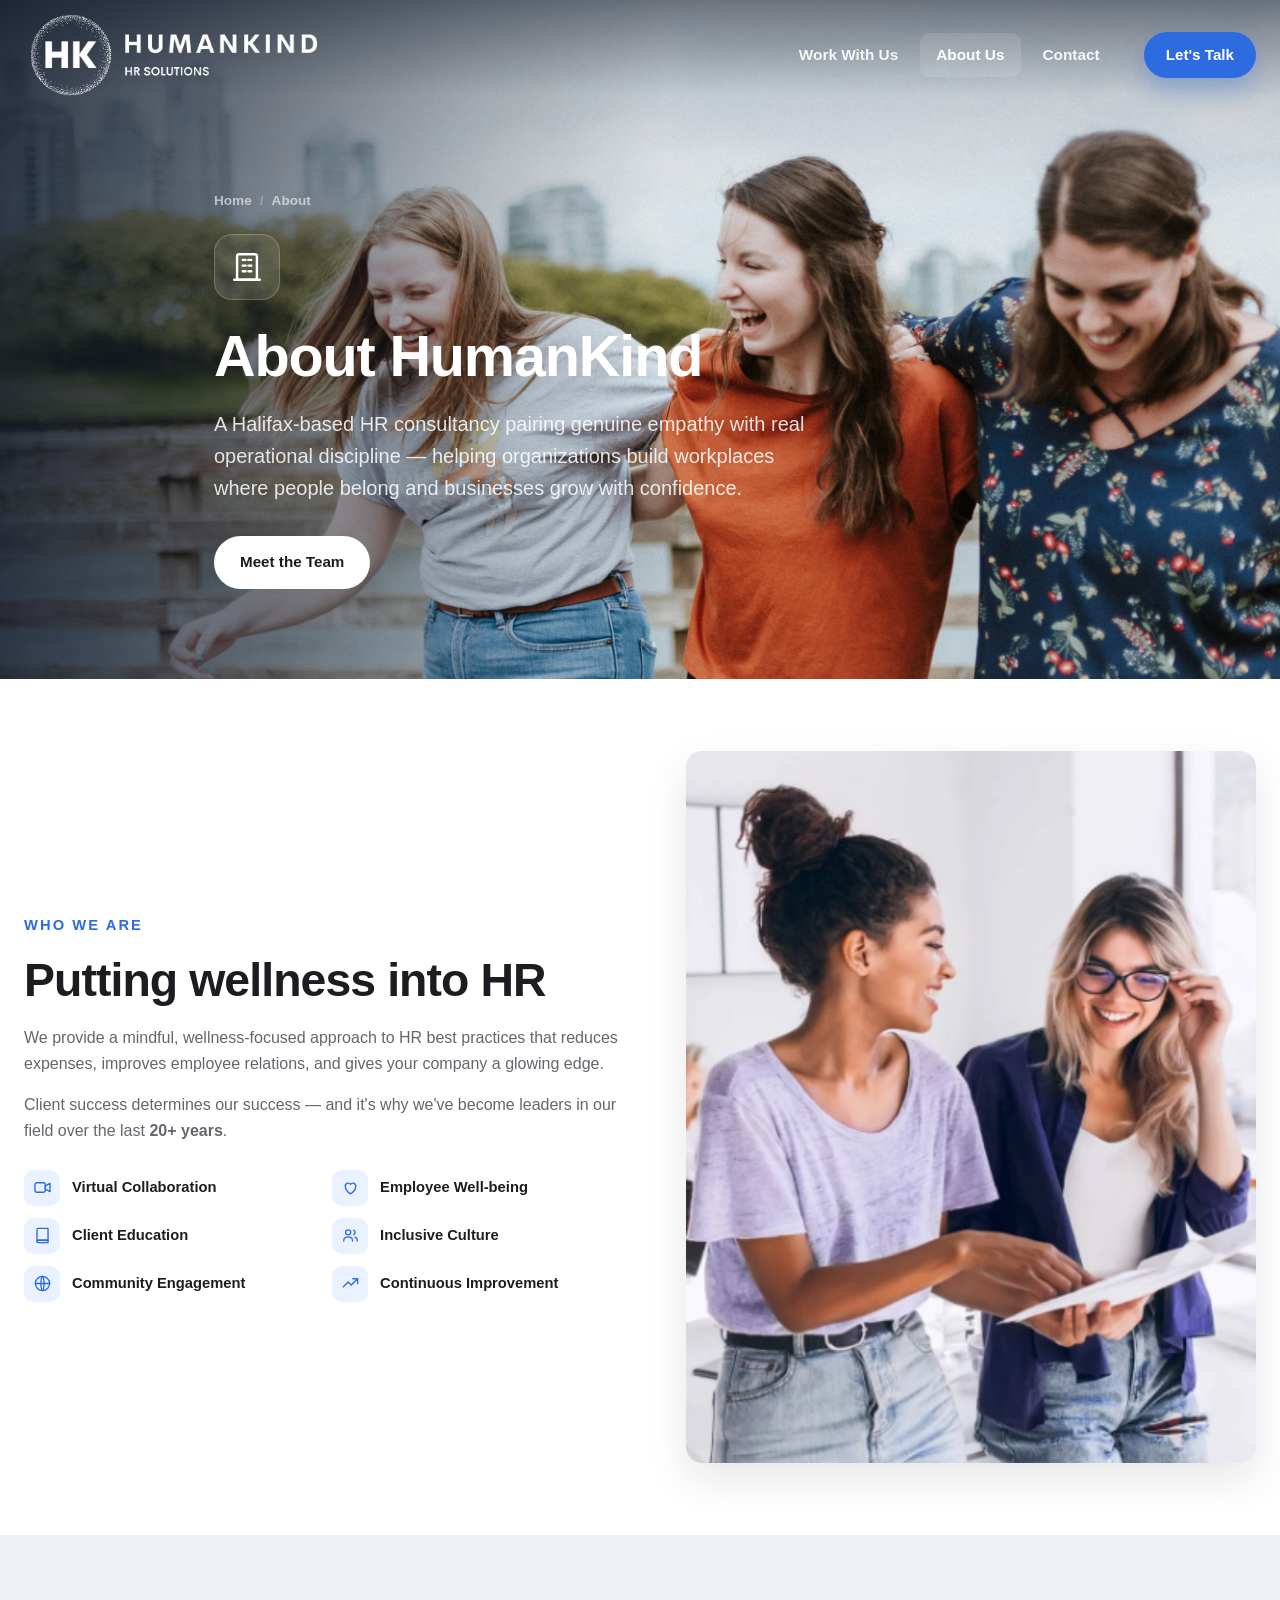
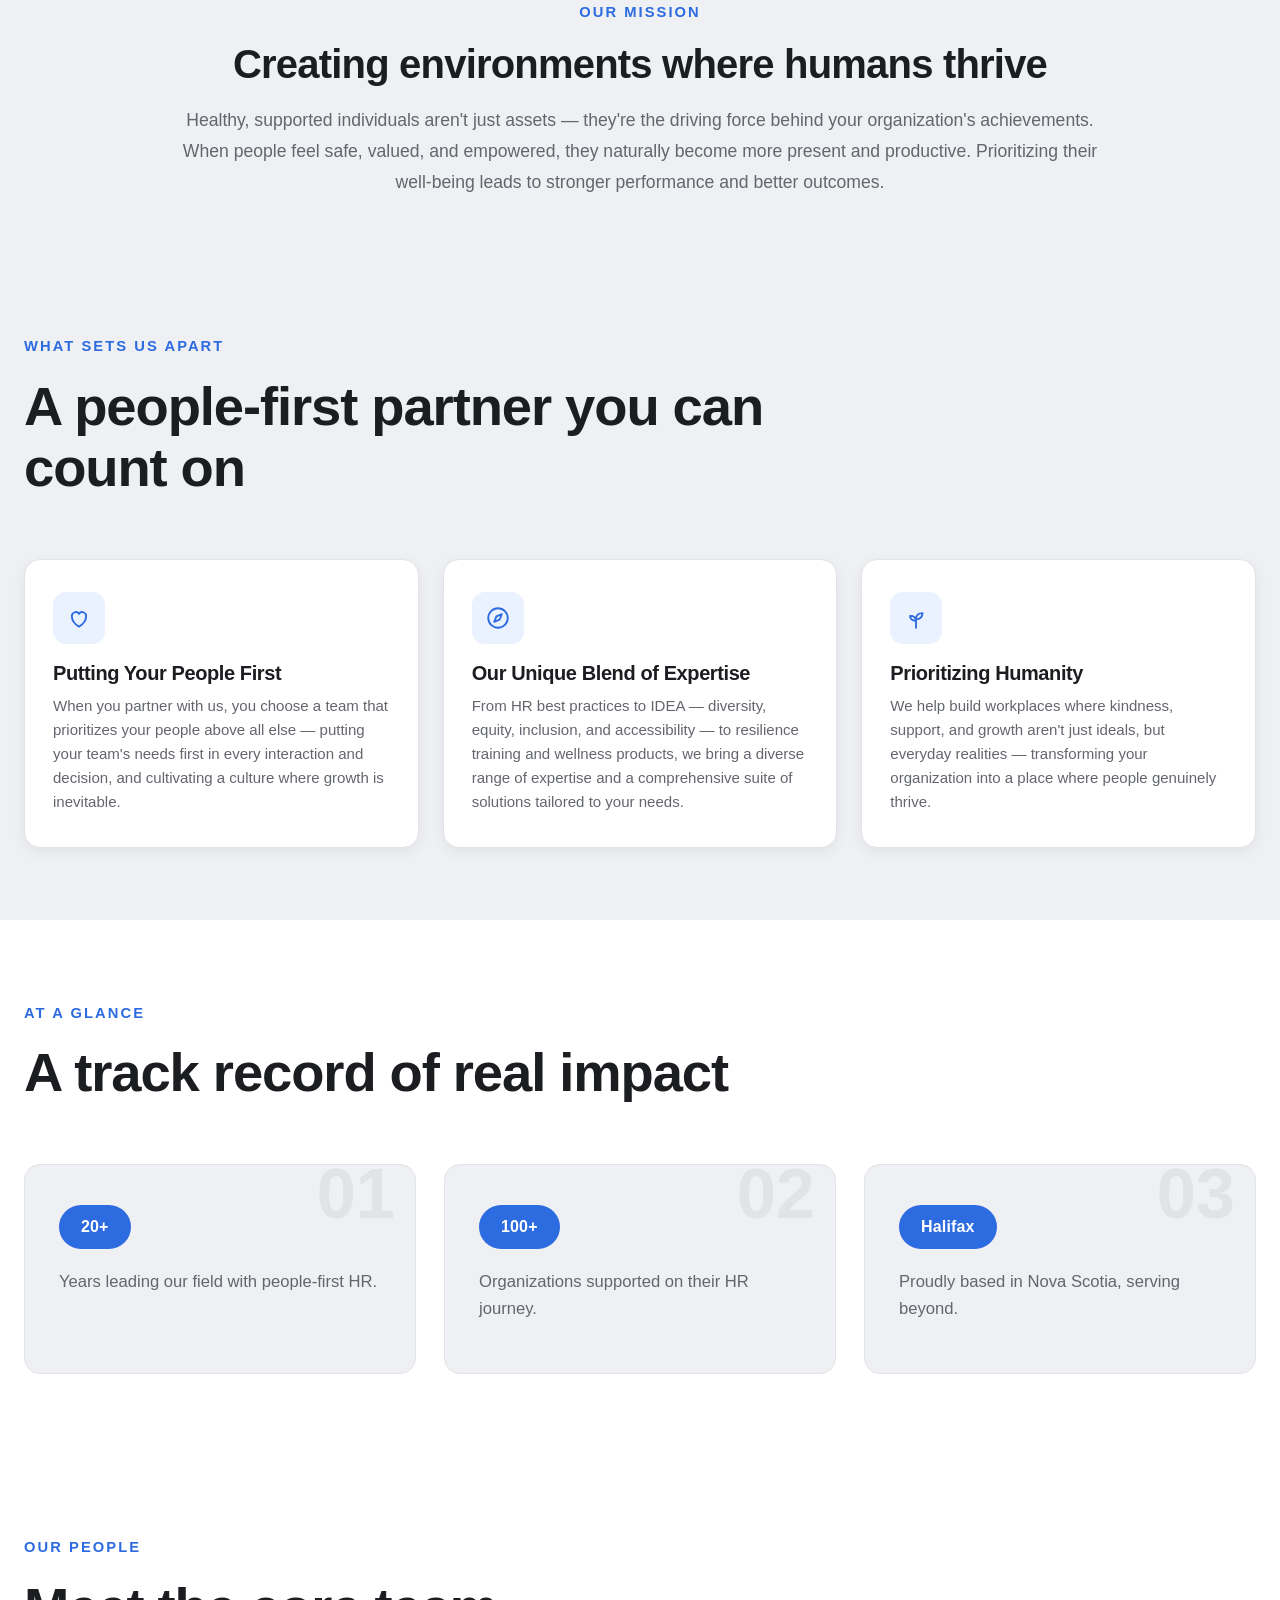
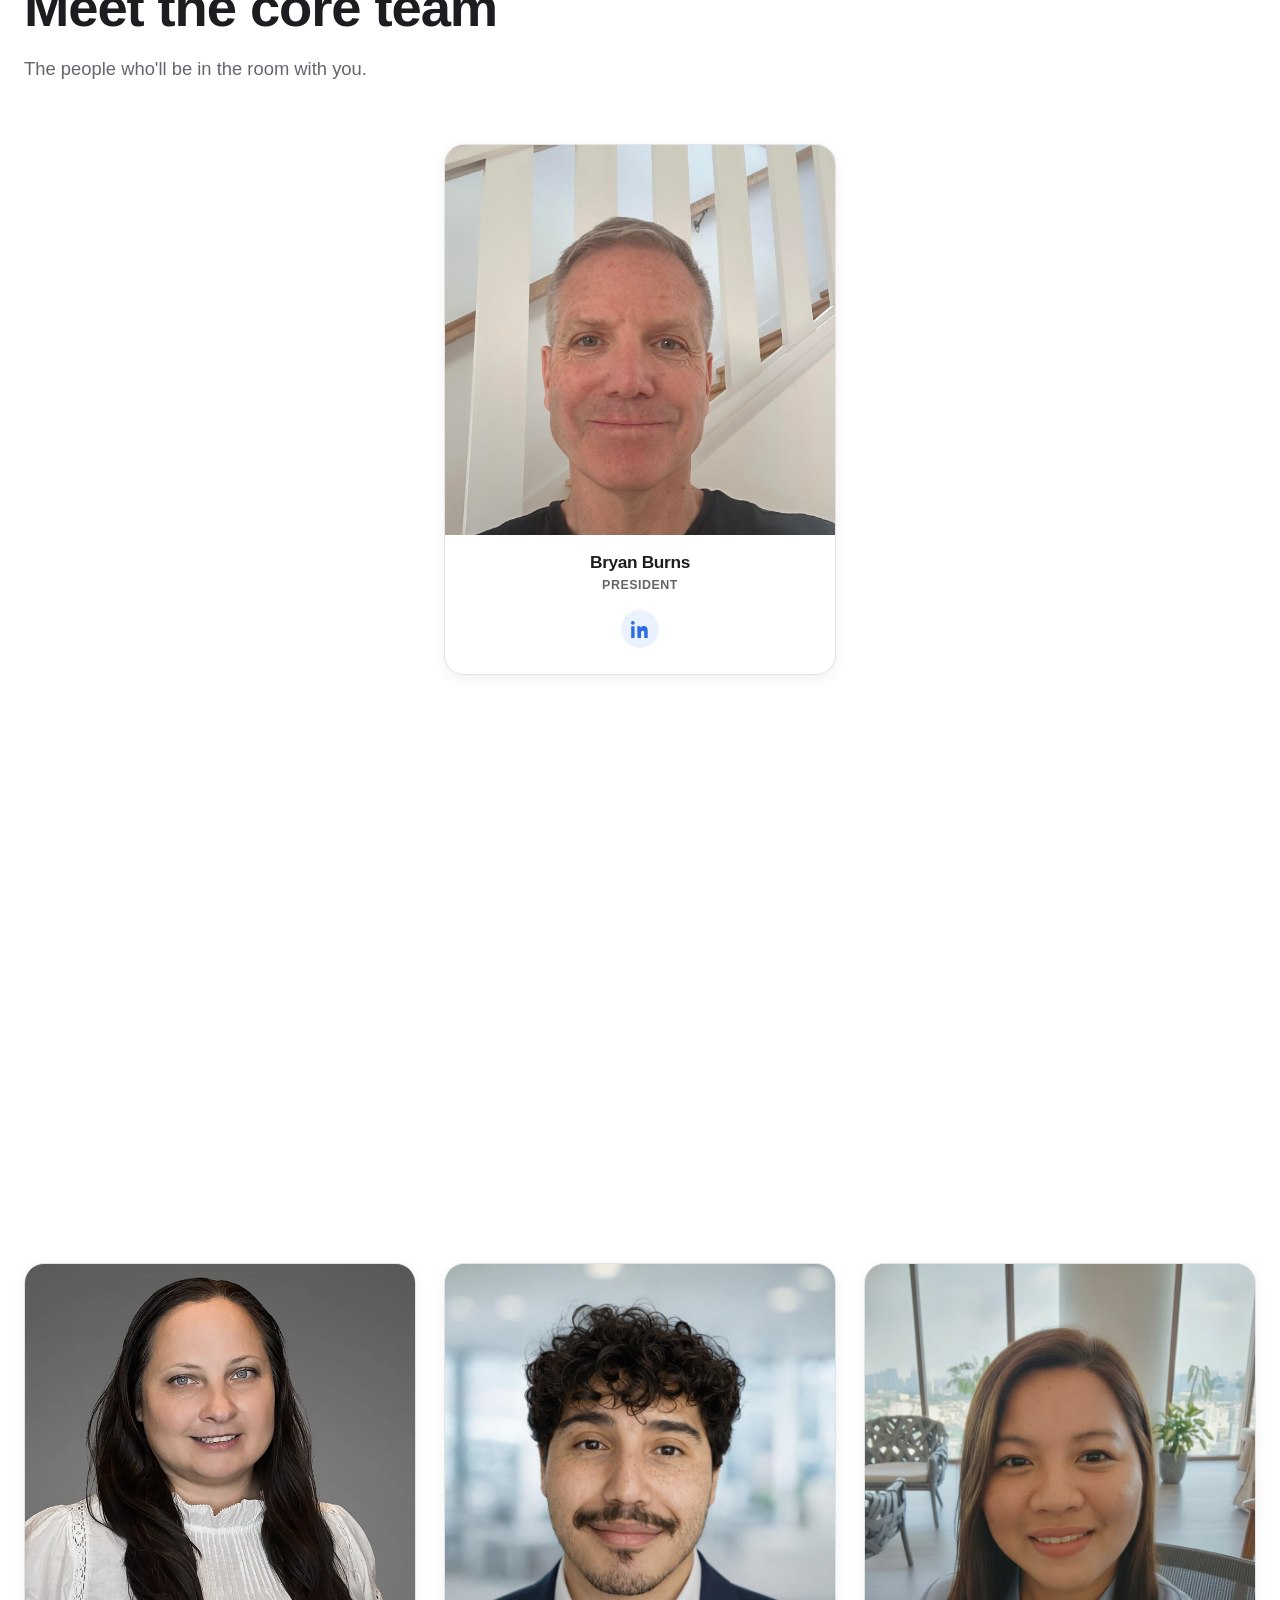
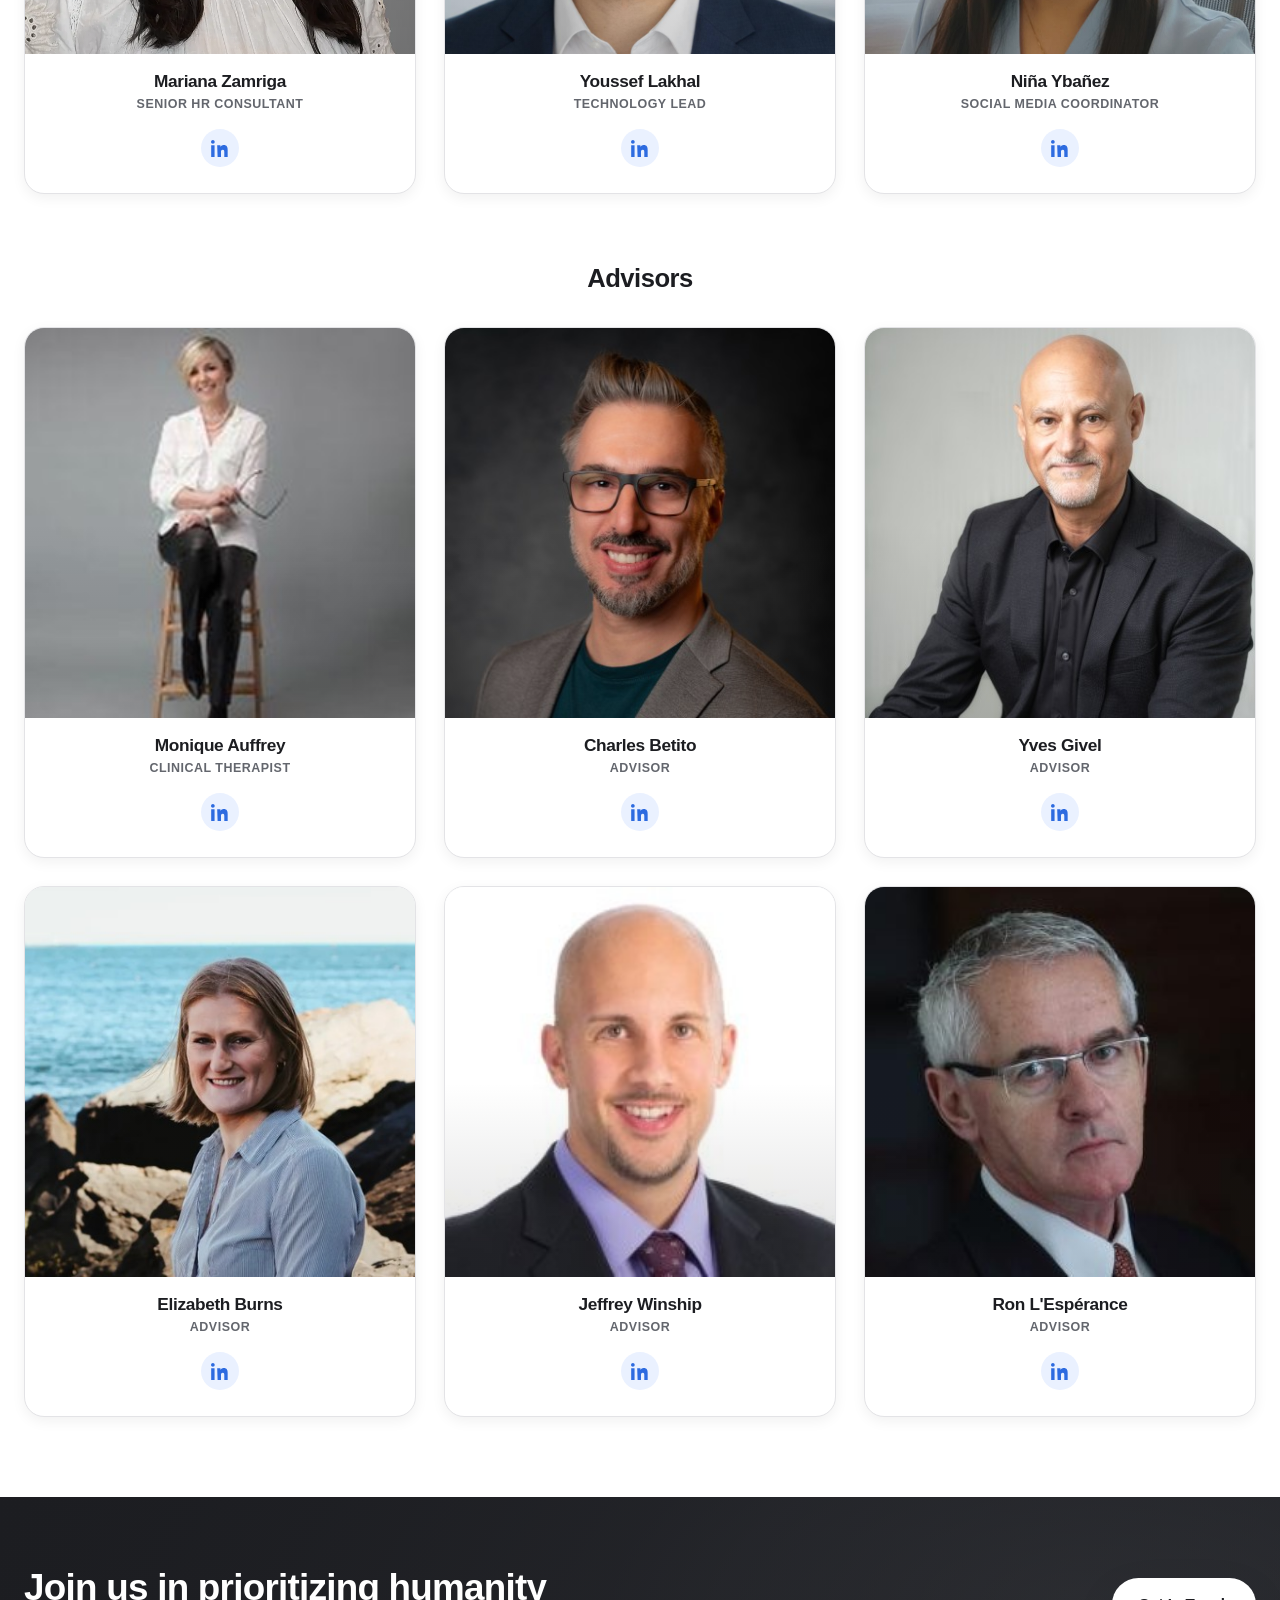
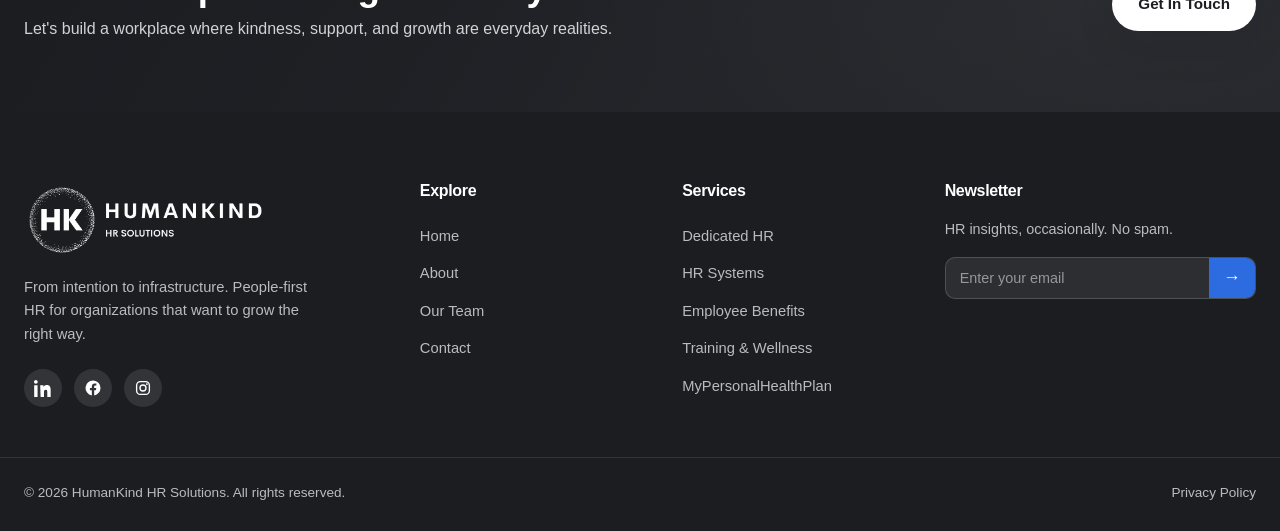
==== about.html @ 0e6f3926 "Add favicon — the browser tab icon was missing entirely Built from HK_MARK.png (the circular mark cr" ====
﻿<!DOCTYPE html>
<html lang="en">
<head>
  <meta charset="UTF-8" />
  <meta name="viewport" content="width=device-width, initial-scale=1.0" />
  <title>About — HumanKind HR Solutions</title>
  <meta name="description" content="Who we are: a Halifax-based, people-first HR consultancy. Meet the HumanKind team and advisors behind your HR strategy." />
  <link rel="icon" href="favicon.ico" sizes="any" />
  <link rel="icon" type="image/png" sizes="32x32" href="images/logos/favicon-32.png" />
  <link rel="icon" type="image/png" sizes="192x192" href="images/logos/favicon-192.png" />
  <link rel="apple-touch-icon" href="images/logos/favicon-180.png" />
  <link rel="stylesheet" href="styles.css?v=46" />
</head>
<body>

  <!-- ============ HEADER ============ -->
  <header class="site-header" id="header">
    <div class="container header-inner">
      <a href="index.html" class="brand" aria-label="HumanKind HR Solutions — home">
        <img src="images/logos/HK_LOGO.png" alt="HumanKind HR Solutions" class="brand-logo" />
      </a>
      <nav class="nav" aria-label="Primary">
        <ul class="nav-list">
          <li class="has-dropdown">
            <a href="index.html#services" class="nav-link">Work With Us</a>
            <div class="dropdown">
              <a href="dedicated-hr.html"><span class="dd-icon" data-icon="support"></span><span><strong>Dedicated HR</strong><em>Your on-call HR partner</em></span></a>
              <a href="hr-systems.html"><span class="dd-icon" data-icon="chart"></span><span><strong>HR Systems</strong><em>Data, analytics &amp; tooling</em></span></a>
              <a href="employee-benefits.html"><span class="dd-icon" data-icon="shield"></span><span><strong>Employee Benefits</strong><em>Plans that actually fit</em></span></a>
              <a href="training-wellness.html"><span class="dd-icon" data-icon="sprout"></span><span><strong>Training &amp; Wellness</strong><em>Healthier, stronger teams</em></span></a>
              <a href="mypersonalhealthplan.html"><span class="dd-icon" data-icon="heartpulse"></span><span><strong>MyPersonalHealthPlan</strong><em>Individual &amp; family coverage</em></span></a>
            </div>
          </li>
          <li><a href="about.html" class="nav-link active">About Us</a></li>
          <li><a href="contact.html" class="nav-link">Contact</a></li>
        </ul>
      </nav>
      <a href="contact.html" class="btn btn-primary header-cta">Let's Talk</a>
      <button class="hamburger" id="hamburger" aria-label="Open menu" aria-expanded="false"><span></span><span></span><span></span></button>
    </div>
  </header>

  <!-- ============ MOBILE MENU ============ -->
  <div class="mobile-menu" id="mobileMenu">
    <nav aria-label="Mobile">
      <span class="mm-label">Work With Us</span>
      <a href="dedicated-hr.html">Dedicated HR</a>
      <a href="hr-systems.html">HR Systems</a>
      <a href="employee-benefits.html">Employee Benefits</a>
      <a href="training-wellness.html">Training &amp; Wellness</a>
      <a href="mypersonalhealthplan.html">MyPersonalHealthPlan</a>
      <span class="mm-label">Company</span>
      <a href="about.html">About Us</a>
      <a href="contact.html">Contact</a>
      <a href="contact.html" class="btn btn-primary mm-cta">Let's Talk</a>
    </nav>
  </div>

  <main>
    <!-- PAGE HERO -->
    <section class="page-hero">
      <div class="hero-photo" style="background-image:url('images/about/HOME_BACKGROUND.jpg'); --bg-pos:50% 30%; --bg-pos-m:50% 25%"></div>
      <div class="container">
        <div class="breadcrumb"><a href="index.html">Home</a><span>/</span>About</div>
        <div class="page-icon" data-icon="building"></div>
        <h1>About HumanKind</h1>
        <p>A Halifax-based HR consultancy pairing genuine empathy with real operational discipline — helping organizations build workplaces where people belong and businesses grow with confidence.</p>
        <a href="#team" class="btn btn-light">Meet the Team</a>
      </div>
    </section>

    <!-- WHO WE ARE -->
    <section class="svc-intro">
      <div class="container svc-split">
        <div class="svc-copy">
          <span class="eyebrow eyebrow-blue">Who We Are</span>
          <h2>Putting wellness <span class="accent">into HR</span></h2>
          <p>We provide a mindful, wellness-focused approach to HR best practices that reduces expenses, improves employee relations, and gives your company a glowing edge.</p>
          <p>Client success determines our success — and it's why we've become leaders in our field over the last <strong>20+ years</strong>.</p>
          <ul class="pillar-grid">
            <li><span class="pl-ic" data-icon="video"></span>Virtual Collaboration</li>
            <li><span class="pl-ic" data-icon="heart"></span>Employee Well-being</li>
            <li><span class="pl-ic" data-icon="book"></span>Client Education</li>
            <li><span class="pl-ic" data-icon="users"></span>Inclusive Culture</li>
            <li><span class="pl-ic" data-icon="globe"></span>Community Engagement</li>
            <li><span class="pl-ic" data-icon="trend"></span>Continuous Improvement</li>
          </ul>
        </div>
        <div class="svc-media">
          <img src="images/about/WhoWeAre.png" class="about-img" alt="Human-centered HR" />
        </div>
      </div>
    </section>

    <!-- MISSION -->
    <section class="mission-band">
      <div class="container">
        <span class="eyebrow eyebrow-blue">Our Mission</span>
        <h2>Creating environments where <span class="accent">humans thrive</span></h2>
        <p>Healthy, supported individuals aren't just assets — they're the driving force behind your organization's achievements. When people feel safe, valued, and empowered, they naturally become more present and productive. Prioritizing their well-being leads to stronger performance and better outcomes.</p>
      </div>
    </section>

    <!-- WHAT SETS US APART -->
    <section class="svc-features">
      <div class="container">
        <div class="section-head">
          <span class="eyebrow eyebrow-blue">What Sets Us Apart</span>
          <h2>A people-first partner you can <span class="accent">count on</span></h2>
        </div>
        <div class="feature-grid feature-grid-3">
          <div class="feature-card">
            <div class="f-icon" data-icon="heart"></div>
            <h3>Putting Your People First</h3>
            <p>When you partner with us, you choose a team that prioritizes your people above all else — putting your team's needs first in every interaction and decision, and cultivating a culture where growth is inevitable.</p>
          </div>
          <div class="feature-card">
            <div class="f-icon" data-icon="compass"></div>
            <h3>Our Unique Blend of Expertise</h3>
            <p>From HR best practices to IDEA — diversity, equity, inclusion, and accessibility — to resilience training and wellness products, we bring a diverse range of expertise and a comprehensive suite of solutions tailored to your needs.</p>
          </div>
          <div class="feature-card">
            <div class="f-icon" data-icon="sprout"></div>
            <h3>Prioritizing Humanity</h3>
            <p>We help build workplaces where kindness, support, and growth aren't just ideals, but everyday realities — transforming your organization into a place where people genuinely thrive.</p>
          </div>
        </div>
      </div>
    </section>

    <!-- STATS -->
    <section class="svc-outcomes">
      <div class="container">
        <div class="section-head">
          <span class="eyebrow eyebrow-blue">At a Glance</span>
          <h2>A track record of <span class="accent">real impact</span></h2>
        </div>
        <div class="outcome-grid">
          <div><div class="num">20+</div><p>Years leading our field with people-first HR.</p></div>
          <div><div class="num">100+</div><p>Organizations supported on their HR journey.</p></div>
          <div><div class="num">Halifax</div><p>Proudly based in Nova Scotia, serving beyond.</p></div>
        </div>
      </div>
    </section>

    <!-- TEAM -->
    <section class="team section" id="team">
      <div class="container">
        <div class="section-head">
          <span class="eyebrow eyebrow-blue">Our People</span>
          <h2>Meet the <span class="accent">core team</span></h2>
          <p class="section-lead">The people who'll be in the room with you.</p>
        </div>

        <div class="team-lead">
          <article class="team-card">
            <div class="team-photo"><img src="images/team/Bryan_Headshot.jpg" alt="Bryan Burns" /></div>
            <h3>Bryan Burns</h3>
            <span class="role">President</span>
            <a class="li" data-icon="linkedin" href="https://www.linkedin.com/in/bryanburnshrocore/" target="_blank" rel="noopener noreferrer" aria-label="Bryan Burns on LinkedIn"></a>
          </article>
        </div>

        <div class="team-grid">
          <article class="team-card">
            <div class="team-photo"><img src="images/team/Julie_Headshot.jpg" alt="Julie Sischo" /></div>
            <h3>Julie Sischo</h3>
            <span class="role">Senior HR Consultant</span>
            <a class="li" data-icon="linkedin" href="https://www.linkedin.com/in/julie-sischo/" target="_blank" rel="noopener noreferrer" aria-label="Julie Sischo on LinkedIn"></a>
          </article>
          <article class="team-card">
            <div class="team-photo"><img src="images/team/Karen_Headshot.png" alt="Karen Venantius" /></div>
            <h3>Karen Venantius</h3>
            <span class="role">Jr. Operations Director</span>
            <a class="li" data-icon="linkedin" href="https://www.linkedin.com/in/karen-claudia-venantius/" target="_blank" rel="noopener noreferrer" aria-label="Karen Venantius on LinkedIn"></a>
          </article>
          <article class="team-card">
            <div class="team-photo"><img src="images/team/Musab_Headshot.png" alt="Musab Naeem Siddiqui" /></div>
            <h3>Musab Naeem Siddiqui</h3>
            <span class="role">Human Resources Consultant</span>
            <a class="li" data-icon="linkedin" href="https://www.linkedin.com/in/musab-siddiqui-cphr-shrm-scp-76015938" target="_blank" rel="noopener noreferrer" aria-label="Musab Naeem Siddiqui on LinkedIn"></a>
          </article>
          <article class="team-card">
            <div class="team-photo"><img src="images/team/Mariana_Zamriga.png" alt="Mariana Zamriga" /></div>
            <h3>Mariana Zamriga</h3>
            <span class="role">Senior HR Consultant</span>
            <a class="li" data-icon="linkedin" href="https://www.linkedin.com/in/mariana-zamriga-mba-0915a37/" target="_blank" rel="noopener noreferrer" aria-label="Mariana Zamriga on LinkedIn"></a>
          </article>
          <article class="team-card">
            <div class="team-photo"><img src="images/team/Youssef_Lakhal.jpg" alt="Youssef Lakhal" /></div>
            <h3>Youssef Lakhal</h3>
            <span class="role">Technology Lead</span>
            <a class="li" data-icon="linkedin" href="https://www.linkedin.com/in/youssef-lakhal-b422a5419/" target="_blank" rel="noopener noreferrer" aria-label="Youssef Lakhal on LinkedIn"></a>
          </article>
          <article class="team-card">
            <div class="team-photo"><img src="images/team/Nina_Ybanez.png" alt="Niña Ybañez" /></div>
            <h3>Niña Ybañez</h3>
            <span class="role">Social Media Coordinator</span>
            <a class="li" data-icon="linkedin" href="https://www.linkedin.com/in/thisisjustnina" target="_blank" rel="noopener noreferrer" aria-label="Niña Ybañez on LinkedIn"></a>
          </article>
        </div>

        <h3 class="team-subhead">Advisors</h3>
        <div class="team-grid advisors">
          <article class="team-card">
            <div class="team-photo"><img src="images/team/Monique_Headshot.jpg" alt="Monique Auffrey" /></div>
            <h3>Monique Auffrey</h3>
            <span class="role">Clinical Therapist</span>
            <a class="li" data-icon="linkedin" href="https://www.linkedin.com/in/moniqueauffrey" target="_blank" rel="noopener noreferrer" aria-label="Monique Auffrey on LinkedIn"></a>
          </article>
          <article class="team-card">
            <div class="team-photo"><img src="images/team/Charles_Betito.jpeg" alt="Charles Betito" /></div>
            <h3>Charles Betito</h3>
            <span class="role">Advisor</span>
            <a class="li" data-icon="linkedin" href="https://www.linkedin.com/in/cbetito/" target="_blank" rel="noopener noreferrer" aria-label="Charles Betito on LinkedIn"></a>
          </article>
          <article class="team-card">
            <div class="team-photo"><img src="images/team/Yves_Givel.jpeg" alt="Yves Givel" /></div>
            <h3>Yves Givel</h3>
            <span class="role">Advisor</span>
            <a class="li" data-icon="linkedin" href="https://www.linkedin.com/in/yvesgivel/" target="_blank" rel="noopener noreferrer" aria-label="Yves Givel on LinkedIn"></a>
          </article>
          <article class="team-card">
            <div class="team-photo"><img src="images/team/Elizabeth_Burns_Headshot.jpg" alt="Elizabeth Burns" /></div>
            <h3>Elizabeth Burns</h3>
            <span class="role">Advisor</span>
            <a class="li" data-icon="linkedin" href="https://www.linkedin.com/in/elizabeth-burns-68299a105/" target="_blank" rel="noopener noreferrer" aria-label="Elizabeth Burns on LinkedIn"></a>
          </article>
          <article class="team-card">
            <div class="team-photo"><img src="images/team/Jeff_Winship.jpeg" alt="Jeffrey Winship" /></div>
            <h3>Jeffrey Winship</h3>
            <span class="role">Advisor</span>
            <a class="li" data-icon="linkedin" href="https://www.linkedin.com/in/jeffreywinship/" target="_blank" rel="noopener noreferrer" aria-label="Jeffrey Winship on LinkedIn"></a>
          </article>
          <article class="team-card">
            <div class="team-photo"><img src="images/team/Ron_Lesperance.jpeg" alt="Ron L'Espérance" /></div>
            <h3>Ron L'Espérance</h3>
            <span class="role">Advisor</span>
            <a class="li" data-icon="linkedin" href="https://www.linkedin.com/in/ron-l-esperance-170b18/" target="_blank" rel="noopener noreferrer" aria-label="Ron L'Espérance on LinkedIn"></a>
          </article>
        </div>
      </div>
    </section>

    <!-- CTA -->
    <section class="cta-banner">
      <div class="container cta-inner">
        <div>
          <h2>Join us in prioritizing humanity</h2>
          <p>Let's build a workplace where kindness, support, and growth are everyday realities.</p>
        </div>
        <a href="contact.html" class="btn btn-light">Get In Touch</a>
      </div>
    </section>
  </main>

  <!-- ============ FOOTER ============ -->
  <footer class="site-footer">
    <div class="container footer-grid">
      <div class="footer-brand">
        <img src="images/logos/HK_LOGO.png" alt="HumanKind HR Solutions" class="footer-logo" />
        <p>From intention to infrastructure. People-first HR for organizations that want to grow the right way.</p>
        <div class="socials"><a href="https://www.linkedin.com/company/humankind-hr-solutions-inc" target="_blank" rel="noopener noreferrer" aria-label="LinkedIn" data-icon="linkedin"></a><a href="https://www.facebook.com/hrocoreinc" target="_blank" rel="noopener noreferrer" aria-label="Facebook" data-icon="facebook"></a><a href="https://www.instagram.com/humankindhrsolutions/" target="_blank" rel="noopener noreferrer" aria-label="Instagram" data-icon="instagram"></a></div>
      </div>
      <div class="footer-col"><h4>Explore</h4><a href="index.html">Home</a><a href="about.html">About</a><a href="about.html#team">Our Team</a><a href="contact.html">Contact</a></div>
      <div class="footer-col"><h4>Services</h4><a href="dedicated-hr.html">Dedicated HR</a><a href="hr-systems.html">HR Systems</a><a href="employee-benefits.html">Employee Benefits</a><a href="training-wellness.html">Training &amp; Wellness</a><a href="mypersonalhealthplan.html">MyPersonalHealthPlan</a></div>
      <div class="footer-col footer-news"><h4>Newsletter</h4><p>HR insights, occasionally. No spam.</p><form class="news-form" onsubmit="return false"><input type="email" placeholder="Enter your email" aria-label="Email address" /><button aria-label="Subscribe">→</button></form></div>
    </div>
    <div class="container footer-bottom"><span>© <span id="year"></span> HumanKind HR Solutions. All rights reserved.</span><a href="privacy-policy.html">Privacy Policy</a></div>
  </footer>

  <script src="script.js?v=19"></script>
</body>
</html>
---- styles.css ----
/* ============================================================
   HumanKind HR Solutions — revamp
   Palette: white + grey/charcoal structure, blue reserved for buttons
   ============================================================ */

:root {
  --navy:        #1C1D21;   /* charcoal ink — replaces navy blue for headings/structure */
  --navy-2:      #26282D;
  --navy-3:      #34363C;
  --blue:        #2D6BE0;   /* action accent — buttons + interactive controls ONLY */
  --blue-bright: #4F8BFF;
  --blue-soft:   #EAF1FF;
  --grey-bright: #C7C9CE;   /* light grey text accent for use on dark (hero/footer/cta) backgrounds */
  --chip:        #EEEEF0;   /* neutral light grey chip background for decorative icon badges */
  --sky:         #EEF0F3;   /* neutral light grey — alternating section background */
  --bg:          #FFFFFF;
  --surface:     #FFFFFF;   /* card / panel background */
  --surface-dark:#1C1D21;   /* dark brand panels (hero/footer/cta) */
  --text:        #1F2226;
  --muted:       #63666D;
  --line:        #E3E3E6;
  --radius:      16px;
  --radius-sm:   12px;
  --shadow-sm:   0 4px 14px rgba(20, 20, 22, 0.06);
  --shadow-md:   0 16px 40px rgba(20, 20, 22, 0.10);
  --shadow-lg:   0 30px 70px rgba(20, 20, 22, 0.16);
  --maxw:        1300px;
  --ease:        cubic-bezier(.22, 1, .36, 1);
}

* { margin: 0; padding: 0; box-sizing: border-box; }

html { scroll-behavior: smooth; scroll-padding-top: 120px; }

body {
  font-family: 'Calibri', 'Trebuchet MS', sans-serif;
  color: var(--text);
  background: var(--bg);
  line-height: 1.6;
  -webkit-font-smoothing: antialiased;
  overflow-x: hidden;
}

h1, h2, h3, h4 { font-family: 'Calibri', 'Trebuchet MS', sans-serif; line-height: 1.12; color: var(--navy); letter-spacing: -0.02em; }
a { text-decoration: none; color: inherit; }
img { display: block; max-width: 100%; }

.container { width: 100%; max-width: var(--maxw); margin: 0 auto; padding: 0 24px; }
.section { padding: 80px 0; }
.accent { color: var(--navy); }

.eyebrow {
  display: inline-block;
  font-family: 'Calibri', 'Trebuchet MS', sans-serif;
  font-weight: 700;
  font-size: .92rem;
  letter-spacing: .14em;
  text-transform: uppercase;
  color: rgba(255,255,255,.75);
  margin-bottom: 18px;
}
.eyebrow-blue { color: var(--blue); }

.section-head { max-width: 780px; margin: 0 0 60px; text-align: left; }
.section-head.center { max-width: 720px; margin: 0 auto 60px; text-align: center; }
.section-head h2 { font-size: clamp(2.3rem, 4.6vw, 3.4rem); font-weight: 800; }
.section-lead { color: var(--muted); font-size: 1.15rem; margin-top: 16px; }

/* ---------- Buttons ---------- */
.btn {
  display: inline-flex; align-items: center; justify-content: center; gap: 8px;
  font-family: 'Calibri', 'Trebuchet MS', sans-serif; font-weight: 700; font-size: .95rem;
  padding: 14px 26px; border-radius: 999px; cursor: pointer; border: none;
  transition: transform .25s var(--ease), box-shadow .25s var(--ease), background .25s, color .25s;
  white-space: nowrap;
}
.btn-primary { background: var(--blue); color: #fff; box-shadow: 0 10px 24px rgba(45,107,224,.32); }
.btn-primary:hover { background: #1f5bd0; transform: translateY(-2px); box-shadow: 0 14px 30px rgba(45,107,224,.42); }
.btn-ghost { background: rgba(255,255,255,.10); color: #fff; border: 1.5px solid rgba(255,255,255,.45); backdrop-filter: blur(4px); }
.btn-ghost:hover { background: rgba(255,255,255,.20); transform: translateY(-2px); }
.btn-light { background: #fff; color: var(--navy); box-shadow: var(--shadow-md); }
.btn-light:hover { transform: translateY(-2px); box-shadow: var(--shadow-lg); }
.btn-block { width: 100%; }

/* ============ HEADER ============ */
.site-header {
  position: fixed; top: 0; left: 0; right: 0; z-index: 100;
  padding: 8px 0;
  transition: transform .4s var(--ease), background .35s, box-shadow .35s, padding .35s;
}
.site-header.scrolled {
  background: rgba(28,29,33, 0.92);
  backdrop-filter: blur(10px);
  padding: 6px 0;
  box-shadow: 0 8px 30px rgba(28,29,33,.28);
}
/* hidden when scrolling down */
.site-header.hidden { transform: translateY(-115%); }

.header-inner { display: flex; align-items: center; gap: 28px; }
.brand { display: flex; align-items: center; flex-shrink: 0; }
.brand-logo { height: 94px; width: auto; transition: height .35s; }
.site-header.scrolled .brand-logo { height: 78px; }

.nav { margin-left: auto; }
.nav-list { display: flex; align-items: center; gap: 6px; list-style: none; }
.nav-link {
  display: inline-flex; align-items: center; gap: 6px;
  font-family: 'Calibri', 'Trebuchet MS', sans-serif; font-weight: 600; font-size: .96rem;
  color: rgba(255,255,255,.92); padding: 10px 16px; border-radius: 10px;
  transition: color .2s, background .2s;
}
.nav-link:hover { color: #fff; background: rgba(255,255,255,.10); }

/* dropdown */
.has-dropdown { position: relative; }
.dropdown {
  position: absolute; top: calc(100% + 14px); left: 50%; transform: translateX(-50%) translateY(10px);
  background: #fff; border-radius: var(--radius); box-shadow: var(--shadow-lg);
  padding: 10px; min-width: 290px;
  opacity: 0; visibility: hidden; pointer-events: none;
  transition: opacity .25s var(--ease), transform .25s var(--ease), visibility .25s;
}
.dropdown::before { /* hover bridge */
  content: ""; position: absolute; top: -16px; left: 0; right: 0; height: 16px;
}
.has-dropdown:hover .dropdown { opacity: 1; visibility: visible; pointer-events: auto; transform: translateX(-50%) translateY(0); }
.dropdown a {
  display: flex; align-items: center; gap: 14px; padding: 12px 14px; border-radius: 10px;
  transition: background .2s;
}
.dropdown a:hover { background: var(--sky); }
.dd-icon { width: 40px; height: 40px; display: grid; place-items: center; background: var(--blue-soft); color: var(--blue); border-radius: 10px; flex-shrink: 0; }
.dd-icon svg { width: 22px; height: 22px; }
.dropdown a span:last-child { display: flex; flex-direction: column; }
.dropdown strong { font-family: 'Calibri', 'Trebuchet MS', sans-serif; font-size: .96rem; color: var(--navy); font-weight: 700; }
.dropdown em { font-style: normal; font-size: .82rem; color: var(--muted); }

.nav-link.active { color: #fff; background: rgba(255,255,255,.12); }
.dropdown a[aria-current="page"] { background: var(--sky); }
.dropdown a[aria-current="page"] strong { color: var(--navy); }
.header-cta { padding: 11px 22px; }

/* hamburger */
.hamburger { display: none; flex-direction: column; gap: 5px; background: none; border: none; cursor: pointer; padding: 8px; margin-left: auto; z-index: 101; }
.hamburger span { width: 26px; height: 2.5px; background: #fff; border-radius: 3px; transition: .3s var(--ease); }
.hamburger.open span:nth-child(1) { transform: translateY(7.5px) rotate(45deg); }
.hamburger.open span:nth-child(2) { opacity: 0; }
.hamburger.open span:nth-child(3) { transform: translateY(-7.5px) rotate(-45deg); }

/* mobile menu */
.mobile-menu {
  position: fixed; top: 0; right: 0; z-index: 99;
  width: min(82vw, 340px); height: 100vh;
  background: var(--surface-dark); padding: 100px 28px 40px;
  transform: translateX(100%); transition: transform .4s var(--ease);
  overflow-y: auto;
}
.mobile-menu.open { transform: translateX(0); box-shadow: -20px 0 60px rgba(0,0,0,.4); }
.mobile-menu nav { display: flex; flex-direction: column; }
.mm-label { color: var(--grey-bright); font-size: .72rem; font-weight: 700; letter-spacing: .14em; text-transform: uppercase; margin: 22px 0 8px; font-family: 'Calibri', 'Trebuchet MS', sans-serif; }
.mobile-menu a { color: rgba(255,255,255,.9); padding: 11px 0; font-weight: 600; font-family: 'Calibri', 'Trebuchet MS', sans-serif; border-bottom: 1px solid rgba(255,255,255,.08); }
.mm-cta { justify-content: center; margin-top: 26px; border: none !important; color: #fff !important; }

/* ============ HERO ============ */
.hero { position: relative; min-height: 100vh; display: flex; align-items: center; color: #fff; overflow: hidden; }
.hero-bg {
  position: absolute; inset: 0; overflow: hidden;
  background: linear-gradient(120deg, #1C1D21 0%, #34363C 55%, #26282D 130%);
}
/* rotating hero photos — shown clearly, crossfading */
.hero-slide {
  position: absolute; inset: 0;
  background-size: var(--bg-size, cover); background-position: var(--bg-pos, center);
  opacity: 0; transition: opacity 1.1s var(--ease); will-change: opacity;
}
.hero-slide.active { opacity: 1; }
@media (prefers-reduced-motion: no-preference) {
  .hero-slide.active { animation: heroKen 8s ease-out both; }
  @keyframes heroKen { from { transform: scale(1.07); } to { transform: scale(1); } }
}
/* soft wash: dark top (header legibility) + a left-only gradient so text reads while faces on the right stay clear */
.hero-overlay {
  position: absolute; inset: 0; z-index: 1;
  background:
    linear-gradient(180deg, rgba(8,18,35,.55) 0%, rgba(8,18,35,.12) 14%, transparent 30%),
    linear-gradient(90deg, rgba(8,18,35,.80) 0%, rgba(8,18,35,.55) 16%, rgba(8,18,35,.22) 36%, transparent 52%);
}
@media (max-width: 760px) {
  .hero-overlay {
    background:
      linear-gradient(180deg, rgba(8,18,35,.74) 0%, rgba(8,18,35,.56) 38%, rgba(8,18,35,.54) 70%, rgba(8,18,35,.64) 100%);
  }
}
.hero-content { position: relative; z-index: 2; max-width: var(--maxw); padding-top: 80px; }
/* hero text sits directly on the photo, left-aligned */
.hero-content .eyebrow { color: rgba(255,255,255,.85); }
/* staggered pop-up entrance */
@media (prefers-reduced-motion: no-preference) {
  .hero-content > * { opacity: 0; animation: heroUp .7s var(--ease) forwards; }
  .hero-content > h1 { animation-delay: .20s; }
  .hero-content > .hero-tagline { animation: none; }
  .hero-content > .hero-actions { animation-delay: .40s; }
  @keyframes heroUp { from { opacity: 0; transform: translateY(20px); } to { opacity: 1; transform: none; } }
}

/* Typewriter hero heading */
.hero-heading { font-size: clamp(3rem, 7vw, 6rem); font-weight: 800; color: #fff; line-height: 1.05; letter-spacing: -0.03em; }
.hero-word { color: var(--grey-bright); }
.hero-cursor {
  display: inline-block;
  color: var(--grey-bright);
  font-weight: 300;
  margin-left: 3px;
  animation: cursorBlink .65s step-end infinite;
}
.hero-cursor.done { animation: none; opacity: 0; }
@keyframes cursorBlink { 0%, 100% { opacity: 1; } 50% { opacity: 0; } }
.hero-tagline {
  font-size: clamp(1rem, 2vw, 1.25rem);
  color: rgba(255,255,255,.82);
  margin: 16px 0 40px;
  opacity: 0;
  transition: opacity .55s ease;
  max-width: 520px;
}
.hero-tagline.visible { opacity: 1; }

/* Icon + name navigation tabs */
.hero-tabs {
  position: absolute;
  bottom: 32px;
  left: 50%;
  transform: translateX(-50%);
  z-index: 3;
  display: flex;
  gap: 4px;
  background: rgba(9,20,38,.48);
  backdrop-filter: blur(14px);
  -webkit-backdrop-filter: blur(14px);
  border: 1px solid rgba(255,255,255,.13);
  border-radius: 60px;
  padding: 5px;
}
.hero-tab {
  display: flex;
  align-items: center;
  gap: 7px;
  padding: 9px 18px;
  border-radius: 50px;
  border: none;
  background: transparent;
  color: rgba(255,255,255,.50);
  font-family: 'Calibri', 'Trebuchet MS', sans-serif;
  font-weight: 600;
  font-size: .82rem;
  cursor: pointer;
  transition: background .25s, color .25s;
  white-space: nowrap;
  letter-spacing: .01em;
}
.hero-tab svg { width: 15px; height: 15px; flex-shrink: 0; }
.hero-tab.active { background: rgba(255,255,255,.16); color: #fff; animation: tabPop .35s var(--ease); }
@keyframes tabPop { from { transform: scale(0.88); opacity: .5; } to { transform: scale(1); opacity: 1; } }
.hero-tab:hover:not(.active) { background: rgba(255,255,255,.08); color: rgba(255,255,255,.80); }
@media (max-width: 600px) {
  .hero-tabs { gap: 2px; padding: 4px; }
  .hero-tab { padding: 8px 12px; font-size: .76rem; gap: 5px; }
  .hero-tab svg { width: 13px; height: 13px; }
}
/* per-slide "Work With Us" service tag (matches the nav dropdown style) */
.hero-tag {
  display: inline-flex; align-items: center; gap: 13px; margin-top: 28px;
  background: rgba(9,20,38,.5); -webkit-backdrop-filter: blur(8px); backdrop-filter: blur(8px);
  border: 1px solid rgba(255,255,255,.16); border-radius: 14px; padding: 11px 20px 11px 11px;
  width: max-content; max-width: 100%;
  transition: transform .25s var(--ease), background .25s var(--ease), border-color .25s var(--ease);
}
.hero-tag:hover { transform: translateY(-3px); background: rgba(9,20,38,.66); border-color: rgba(255,255,255,.30); }
.hero-tag-ic { display: grid; place-items: center; width: 42px; height: 42px; flex: none; border-radius: 11px; background: var(--blue-soft); color: var(--blue); }
.hero-tag-ic svg { width: 22px; height: 22px; }
.hero-tag-tx { display: flex; flex-direction: column; line-height: 1.25; }
.hero-tag-tt { font-family: 'Calibri', 'Trebuchet MS', sans-serif; font-weight: 700; font-size: .98rem; color: #fff; }
.hero-tag-sub { font-style: normal; font-size: .82rem; color: rgba(255,255,255,.72); }
/* carousel dots */
.hero-dots { position: absolute; bottom: 30px; left: 50%; transform: translateX(-50%); z-index: 3; display: flex; gap: 11px; }
.hero-dots button { width: 10px; height: 10px; padding: 0; border: none; border-radius: 50%; cursor: pointer; background: rgba(255,255,255,.45); transition: background .25s var(--ease), transform .25s var(--ease); }
.hero-dots button:hover { background: rgba(255,255,255,.75); }
.hero-dots button.active { background: #fff; transform: scale(1.3); }
.hero h1 { font-size: clamp(2.6rem, 5.4vw, 4.2rem); font-weight: 800; color: #fff; text-shadow: 0 2px 28px rgba(0,0,0,.45); }
.hero h1 .accent { color: var(--grey-bright); }
.hero-sub { font-size: clamp(1.05rem, 2vw, 1.24rem); color: rgba(255,255,255,.9); margin: 20px 0 32px; max-width: 430px; text-shadow: 0 2px 18px rgba(0,0,0,.5); }
.hero-actions { display: flex; gap: 14px; flex-wrap: wrap; }
.hero-stats { display: flex; gap: 42px; margin-top: 60px; flex-wrap: wrap; }
.hero-stats div { display: flex; flex-direction: column; }
.hero-stats strong { font-family: 'Calibri', 'Trebuchet MS', sans-serif; font-size: 2rem; font-weight: 800; color: #fff; }
.hero-stats span { font-size: .9rem; color: rgba(255,255,255,.72); }
.scroll-cue {
  position: absolute; bottom: 28px; left: 50%; transform: translateX(-50%); z-index: 2;
  color: rgba(255,255,255,.7); animation: bob 2s infinite;
}
@keyframes bob { 0%,100%{transform:translateX(-50%) translateY(0);} 50%{transform:translateX(-50%) translateY(8px);} }

/* ============ TRUST STRIP ============ */
.trust { background: #fff; padding: 34px 0; overflow: hidden; border-top: 1px solid var(--line); border-bottom: 1px solid var(--line); }
.trust-label { text-align: center; color: var(--muted); font-size: .78rem; font-weight: 600; text-transform: uppercase; letter-spacing: .12em; margin-bottom: 22px; }
.trust-marquee { position: relative; overflow: hidden; }
.trust-marquee::before,
.trust-marquee::after {
  content: ''; position: absolute; top: 0; bottom: 0; width: 120px; z-index: 2; pointer-events: none;
}
.trust-marquee::before { left: 0; background: linear-gradient(to right, #fff, transparent); }
.trust-marquee::after  { right: 0; background: linear-gradient(to left,  #fff, transparent); }
.trust-track {
  display: flex; align-items: center; gap: 40px;
  width: max-content;
  animation: marquee 85s linear infinite;
}
.trust-marquee:hover .trust-track { animation-play-state: paused; }
.trust-track span { font-family: 'Calibri', 'Trebuchet MS', sans-serif; font-weight: 700; font-size: .95rem; color: var(--muted); white-space: nowrap; letter-spacing: .04em; }
.trust-sep { color: var(--line) !important; font-weight: 300 !important; font-size: 1.2rem !important; }
.trust-logos { gap: 72px; }
.trust-logos img { height: 46px; width: auto; max-width: 150px; object-fit: contain; flex-shrink: 0; }
@keyframes marquee { from { transform: translateX(0); } to { transform: translateX(-33.333%); } }

/* ============ SERVICES ============ */
.services { background: var(--sky); border-bottom: 1px solid var(--line); }
.service-grid { display: grid; grid-template-columns: repeat(4, 1fr); gap: 24px; }
.service-card {
  background: #fff; border: 1px solid var(--line); border-radius: var(--radius);
  padding: 34px 28px; box-shadow: var(--shadow-sm);
  transition: transform .3s var(--ease), box-shadow .3s var(--ease), border-color .3s;
  scroll-margin-top: 110px;
}
.service-card:hover { transform: translateY(-6px); box-shadow: var(--shadow-md); border-color: transparent; }
.service-icon {
  width: 56px; height: 56px; border-radius: 14px; display: grid; place-items: center;
  background: linear-gradient(135deg, var(--blue), var(--blue-bright)); color: #fff; margin-bottom: 22px;
  box-shadow: 0 10px 22px rgba(45,107,224,.3);
}
.service-card h3 { font-size: 1.25rem; font-weight: 700; margin-bottom: 12px; }
.service-card p { color: var(--muted); font-size: .96rem; margin-bottom: 20px; }
.link-arrow { font-family: 'Calibri', 'Trebuchet MS', sans-serif; font-weight: 700; font-size: .9rem; color: var(--blue); display: inline-flex; gap: 6px; align-items: center; }
.link-arrow span { transition: transform .25s var(--ease); }
.link-arrow:hover span { transform: translateX(5px); }

/* ============ PROCESS ============ */
.process { background: #fff; color: var(--text); border-bottom: 1px solid var(--line); }
.about { background: var(--sky); border-bottom: 1px solid var(--line); }
.process-list { display: grid; grid-template-columns: repeat(2, 1fr); gap: 1px; background: rgba(255,255,255,.12); border: 1px solid rgba(255,255,255,.12); border-radius: var(--radius); overflow: hidden; }
.process-step { background: var(--surface-dark); padding: 40px; display: flex; gap: 24px; transition: background .3s; }
.process-step:hover { background: var(--navy-2); }
.step-num { font-family: 'Calibri', 'Trebuchet MS', sans-serif; font-size: 3rem; font-weight: 800; color: var(--blue-bright); line-height: 1; opacity: .85; }
.step-body h3 { color: #fff; font-size: 1.2rem; margin-bottom: 10px; }
.step-body p { color: rgba(255,255,255,.72); font-size: .96rem; }

/* ============ ABOUT ============ */
.about-grid { display: grid; grid-template-columns: 1fr 1.1fr; gap: 70px; align-items: center; }
.about-media { position: relative; }
.about-img { width: 100%; aspect-ratio: 4/5; border-radius: var(--radius); object-fit: cover; box-shadow: var(--shadow-md); }
.placeholder-img {
  background:
    repeating-linear-gradient(45deg, rgba(28,29,33,.05) 0 14px, rgba(28,29,33,.09) 14px 28px),
    linear-gradient(135deg, var(--chip), #dcdcdf);
  border: 1.5px dashed rgba(28,29,33,.3);
  display: grid; place-items: center; position: relative;
}
.placeholder-img::after {
  content: attr(data-label); color: var(--navy); font-family: 'Calibri', 'Trebuchet MS', sans-serif; font-weight: 700;
  font-size: .9rem; opacity: .8; padding: 0 20px; text-align: center;
}
.about-badge {
  position: absolute; bottom: -22px; right: -22px;
  background: var(--blue); color: #fff; padding: 22px 26px; border-radius: var(--radius);
  box-shadow: var(--shadow-md); font-family: 'Calibri', 'Trebuchet MS', sans-serif; line-height: 1.3;
}
.about-badge strong { font-size: 1.15rem; }
.about-copy h2 { font-size: clamp(1.9rem, 3.5vw, 2.6rem); font-weight: 800; margin-bottom: 18px; }
.about-copy p { color: var(--muted); margin-bottom: 16px; }
.about-points { list-style: none; margin: 24px 0 30px; }
.about-points li { display: flex; align-items: center; gap: 12px; padding: 8px 0; font-weight: 500; color: var(--text); }
.tick { width: 26px; height: 26px; flex-shrink: 0; background: var(--blue-soft); color: var(--blue); border-radius: 50%; display: grid; place-items: center; font-size: .8rem; font-weight: 700; }

/* ============ TEAM ============ */
.team-grid { display: grid; grid-template-columns: repeat(3, 1fr); gap: 28px; }
.team-lead { display: flex; justify-content: center; margin-bottom: 28px; }
.team-lead .team-card { width: 100%; max-width: calc((100% - 56px) / 3); }
.team-grid.advisors { display: grid; grid-template-columns: repeat(3, 1fr); }
.team-photo--placeholder { display: flex; align-items: center; justify-content: center; background: linear-gradient(135deg, var(--blue), var(--navy)); }
.team-photo--placeholder span { font-family: 'Calibri', 'Trebuchet MS', sans-serif; font-weight: 800; font-size: 2.2rem; color: rgba(255,255,255,.7); letter-spacing: .04em; }
.team-card {
  position: relative;
  background: var(--surface); border: 1px solid var(--line); border-radius: 20px; overflow: hidden;
  text-align: center; padding-bottom: 26px; box-shadow: var(--shadow-sm);
  transition: transform .35s var(--ease), box-shadow .35s var(--ease);
}
.team-card:hover { transform: translateY(-8px); box-shadow: var(--shadow-lg); }
.team-photo { position: relative; aspect-ratio: 1/1; overflow: hidden; background: var(--sky); }
.team-photo img { width: 100%; height: 100%; object-fit: cover; object-position: top center; transition: transform .6s var(--ease); }
.team-card:hover .team-photo img { transform: scale(1.07); }
/* subtle scrim that deepens on hover */
.team-photo::after { content: ""; position: absolute; inset: 0; background: linear-gradient(to top, rgba(28,29,33,.42), transparent 50%); opacity: .35; transition: opacity .35s var(--ease); }
.team-card:hover .team-photo::after { opacity: 1; }
.team-card h3 { font-size: 1.08rem; font-weight: 700; color: var(--navy); margin: 18px 0 4px; }
.team-card .role { display: block; color: var(--muted); font-family: 'Calibri', 'Trebuchet MS', sans-serif; font-weight: 600; font-size: .78rem; letter-spacing: .04em; text-transform: uppercase; }
/* clean LinkedIn button below the name */
.team-card .li {
  display: inline-grid; place-items: center; width: 38px; height: 38px; border-radius: 50%;
  margin-top: 14px; background: var(--blue-soft); color: var(--blue);
  transition: background .25s var(--ease), color .25s var(--ease), transform .25s var(--ease);
}
.team-card .li:hover { background: var(--blue); color: #fff; transform: translateY(-2px); }
.team-card .li svg { width: 18px; height: 18px; }
.team-subhead { text-align: center; font-size: 1.6rem; font-weight: 800; margin: 70px 0 34px; }

/* About — "Putting wellness into HR" pillar chips */
.pillar-grid { list-style: none; display: grid; grid-template-columns: 1fr 1fr; gap: 12px 18px; margin-top: 26px; }
.pillar-grid li { display: flex; align-items: center; gap: 12px; font-family: 'Calibri', 'Trebuchet MS', sans-serif; font-weight: 600; font-size: .92rem; color: var(--navy); }
.pl-ic { display: grid; place-items: center; width: 36px; height: 36px; flex: none; border-radius: 10px; background: var(--blue-soft); color: var(--blue); }
.pl-ic svg { width: 19px; height: 19px; }
@media (max-width: 480px) { .pillar-grid { grid-template-columns: 1fr; } }

/* About — mission statement band */
.mission-band { background: var(--sky); padding: 64px 0; text-align: center; }
.mission-band .container { max-width: 980px; }
.mission-band h2 { font-size: clamp(1.7rem, 3.5vw, 2.5rem); font-weight: 800; margin-bottom: 18px; }
.mission-band p { color: var(--muted); font-size: 1.1rem; line-height: 1.75; }

/* even 3-up feature grid (What Sets Us Apart) */
.feature-grid-3 { grid-template-columns: repeat(3, 1fr); }
@media (max-width: 860px) { .feature-grid-3 { grid-template-columns: 1fr; } }

/* ============ TESTIMONIALS CAROUSEL ============ */
.testimonials { background: #fff; }
.tcar { position: relative; max-width: 820px; margin: 0 auto; }
.tcar-viewport { overflow: hidden; border-radius: var(--radius); }
.tcar-track { display: flex; transition: transform .55s var(--ease); }
.quote-card {
  flex: 0 0 100%; box-sizing: border-box;
  background: #fff; border-radius: var(--radius); padding: 48px 52px; box-shadow: var(--shadow-md);
  position: relative; border: 1px solid var(--line);
}
.q-mark { font-family: 'Calibri', 'Trebuchet MS', sans-serif; font-size: 4.5rem; line-height: .6; color: var(--navy); opacity: .22; margin-bottom: 14px; }
.quote-card blockquote { color: var(--text); font-size: 1.12rem; line-height: 1.7; margin-bottom: 30px; }
.quote-card figcaption { display: flex; align-items: center; gap: 16px; border-top: 1px solid var(--line); padding-top: 22px; }
.quote-card figcaption img { width: 58px; height: 58px; border-radius: 50%; object-fit: cover; flex-shrink: 0; box-shadow: 0 6px 16px rgba(20,20,22,.18); }
.quote-card .who { display: flex; flex-direction: column; }
.quote-card figcaption strong { font-family: 'Calibri', 'Trebuchet MS', sans-serif; color: var(--navy); font-size: 1.05rem; }
.quote-card figcaption span { color: var(--muted); font-size: .9rem; }
/* controls */
.tcar-arrow {
  position: absolute; top: 50%; transform: translateY(-50%); z-index: 3;
  width: 48px; height: 48px; border-radius: 50%; border: none; cursor: pointer;
  background: #fff; color: var(--navy); box-shadow: var(--shadow-md);
  display: grid; place-items: center; transition: background .25s, color .25s, transform .25s;
}
.tcar-arrow:hover { background: var(--blue); color: #fff; }
.tcar-arrow svg { width: 22px; height: 22px; }
.tcar-arrow.prev { left: -22px; }
.tcar-arrow.next { right: -22px; }
.tcar-dots { display: flex; justify-content: center; gap: 10px; margin-top: 28px; }
.tcar-dot { width: 10px; height: 10px; border-radius: 50%; border: none; cursor: pointer; background: rgba(45,107,224,.25); transition: background .25s, width .25s; padding: 0; }
.tcar-dot.active { background: var(--blue); width: 28px; border-radius: 6px; }
@media (max-width: 860px) {
  .quote-card { padding: 34px 26px; }
  .quote-card blockquote { font-size: 1rem; }
  .tcar-arrow { display: none; }
}

/* ============ CTA BANNER ============ */
.cta-banner { background: linear-gradient(120deg, var(--surface-dark) 0%, var(--navy-3) 55%, var(--navy-2) 140%); position: relative; overflow: hidden; }
.cta-banner::after { content: ""; position: absolute; inset: 0; z-index: 1; background: linear-gradient(120deg, rgba(28,29,33,.93) 0%, rgba(28,29,33,.74) 45%, rgba(28,29,33,.5) 100%); }
.cta-banner::before { content: ""; position: absolute; inset: 0; z-index: 1; background: radial-gradient(700px 300px at 85% 50%, rgba(255,255,255,.08), transparent 70%); }
.cta-banner .cta-inner { position: relative; z-index: 2; }
.cta-inner { position: relative; display: flex; align-items: center; justify-content: space-between; gap: 30px; padding: 70px 24px; flex-wrap: wrap; }
.cta-inner h2 { color: #fff; font-size: clamp(1.6rem, 3vw, 2.3rem); font-weight: 800; }
.cta-inner p { color: rgba(255,255,255,.8); margin-top: 8px; }

/* ============ CONTACT ============ */
.contact-grid { display: grid; grid-template-columns: 1fr 1.05fr; gap: 64px; align-items: start; }
.contact-info h2 { font-size: clamp(1.9rem, 3.5vw, 2.6rem); font-weight: 800; margin-bottom: 16px; }
.contact-info > p { color: var(--muted); margin-bottom: 34px; }
.contact-list { list-style: none; display: flex; flex-direction: column; gap: 22px; }
.contact-list li { display: flex; gap: 16px; align-items: center; }
.ci-icon { width: 48px; height: 48px; flex-shrink: 0; background: var(--blue-soft); color: var(--blue); border-radius: 12px; display: grid; place-items: center; }
.ci-icon svg { width: 24px; height: 24px; }
.ci-label { display: block; font-size: .78rem; text-transform: uppercase; letter-spacing: .1em; color: var(--muted); font-weight: 600; }
.contact-list a, .contact-list div > span:last-child { font-family: 'Calibri', 'Trebuchet MS', sans-serif; font-weight: 700; color: var(--navy); }
.contact-list a:hover { color: var(--blue); }

.contact-form { background: #fff; border: 1px solid var(--line); border-radius: var(--radius); padding: 36px; box-shadow: var(--shadow-md); display: flex; flex-direction: column; gap: 18px; }
.field-row { display: grid; grid-template-columns: 1fr 1fr; gap: 18px; }
.contact-form label { display: flex; flex-direction: column; gap: 8px; font-family: 'Calibri', 'Trebuchet MS', sans-serif; font-weight: 600; font-size: .88rem; color: var(--navy); }
.contact-form input, .contact-form textarea {
  font-family: 'Calibri', 'Trebuchet MS', sans-serif; font-size: .96rem; color: var(--text);
  padding: 13px 16px; border: 1.5px solid var(--line); border-radius: 10px; background: var(--sky);
  transition: border-color .2s, background .2s, box-shadow .2s; resize: vertical;
}
.contact-form input:focus, .contact-form textarea:focus { outline: none; border-color: var(--blue); background: #fff; box-shadow: 0 0 0 4px rgba(45,107,224,.12); }
.form-note { color: var(--navy); font-weight: 600; font-size: .9rem; text-align: center; }

/* ============ FOOTER ============ */
.site-footer { background: var(--surface-dark); color: rgba(255,255,255,.7); padding: 70px 0 28px; }
.footer-grid { display: grid; grid-template-columns: 1.6fr 1fr 1fr 1.4fr; gap: 40px; padding-bottom: 50px; border-bottom: 1px solid rgba(255,255,255,.1); }
.footer-logo { height: 76px; margin-bottom: 18px; }
.footer-brand p { font-size: .92rem; max-width: 300px; margin-bottom: 22px; }
.socials { display: flex; gap: 12px; }
.socials a { width: 38px; height: 38px; border-radius: 50%; display: grid; place-items: center; background: rgba(255,255,255,.1); color: #fff; transition: background .25s, transform .25s; }
.socials a svg { width: 18px; height: 18px; }
.socials a:hover { background: var(--blue); transform: translateY(-3px); }
.footer-col h4 { color: #fff; font-size: 1rem; margin-bottom: 18px; }
.footer-col a { display: block; padding: 7px 0; font-size: .92rem; transition: color .2s, padding-left .2s; }
.footer-col a:hover { color: var(--blue-bright); padding-left: 5px; }
.footer-news p { font-size: .9rem; margin-bottom: 16px; }
.news-form { display: flex; background: rgba(255,255,255,.08); border: 1px solid rgba(255,255,255,.16); border-radius: 10px; overflow: hidden; }
.news-form input { flex: 1; background: none; border: none; padding: 12px 14px; color: #fff; font-family: 'Calibri', 'Trebuchet MS', sans-serif; font-size: .9rem; }
.news-form input::placeholder { color: rgba(255,255,255,.5); }
.news-form input:focus { outline: none; }
.news-form button { background: var(--blue); border: none; color: #fff; width: 46px; cursor: pointer; font-size: 1.1rem; transition: background .25s; }
.news-form button:hover { background: var(--blue-bright); }
.footer-bottom { display: flex; justify-content: space-between; align-items: center; padding-top: 24px; font-size: .85rem; flex-wrap: wrap; gap: 10px; }
.footer-bottom a:hover { color: #fff; }

/* ============ SERVICE / SUB PAGES ============ */
.page-hero {
  position: relative; color: #fff; overflow: hidden;
  padding: 190px 0 90px;
  background: linear-gradient(120deg, var(--surface-dark) 0%, var(--navy-3) 55%, var(--navy-2) 150%);
}
/* same wash as the homepage hero: dark top for header legibility + a left-only gradient so text reads while the photo stays clear on the right */
.page-hero::after {
  content: ""; position: absolute; inset: 0; z-index: 1;
  background:
    linear-gradient(180deg, rgba(8,18,35,.55) 0%, rgba(8,18,35,.12) 14%, transparent 30%),
    linear-gradient(90deg, rgba(8,18,35,.80) 0%, rgba(8,18,35,.55) 16%, rgba(8,18,35,.22) 36%, transparent 52%);
}
@media (max-width: 760px) {
  /* phones crop these landscape photos hard, so the text often lands on a
     bright, busy part of the image — keep the mid-band dark enough to read */
  .page-hero::after {
    background: linear-gradient(180deg, rgba(8,18,35,.74) 0%, rgba(8,18,35,.56) 38%, rgba(8,18,35,.54) 70%, rgba(8,18,35,.64) 100%);
  }
}
/* per-page faded hero photo (falls back to the gradient if the file isn't there yet) */
.page-hero .hero-photo {
  position: absolute; inset: 0; z-index: 0;
  background-size: cover; background-position: var(--bg-pos, center right); background-repeat: no-repeat;
}
.page-hero .container { position: relative; z-index: 2; max-width: 900px; }
.breadcrumb { display: flex; gap: 8px; align-items: center; font-size: .85rem; color: rgba(255,255,255,.6); margin-bottom: 22px; font-family: 'Calibri', 'Trebuchet MS', sans-serif; font-weight: 600; }
.breadcrumb a:hover { color: #fff; }
.breadcrumb span { opacity: .5; }
.page-hero .page-icon {
  width: 66px; height: 66px; border-radius: 18px; display: grid; place-items: center;
  background: rgba(255,255,255,.12); border: 1px solid rgba(255,255,255,.2); color: #fff;
  margin-bottom: 24px;
}
.page-hero .page-icon svg { width: 34px; height: 34px; }
.page-hero h1 { font-size: clamp(2.4rem, 5vw, 3.6rem); font-weight: 800; color: #fff; }
.page-hero p { font-size: clamp(1.05rem, 2vw, 1.25rem); color: rgba(255,255,255,.85); margin: 20px 0 32px; max-width: 620px; }

/* Full-screen page hero variant — used on contact page */
.page-hero--full {
  min-height: 100vh;
  display: flex;
  align-items: center;
  padding: 140px 0 80px;
}
.page-hero--full .hero-photo {
  background-position: var(--bg-pos, center center);
}

/* Contact-specific two-column hero layout */
.page-hero--contact::after {
  background:
    linear-gradient(180deg, rgba(8,18,35,.55) 0%, rgba(8,18,35,.12) 14%, transparent 30%),
    linear-gradient(90deg, rgba(8,18,35,.60) 0%, rgba(8,18,35,.30) 30%, rgba(8,18,35,.10) 50%, transparent 65%);
}
.page-hero--contact .container {
  max-width: 1560px;
  padding: 0 56px;
}
.contact-hero-grid {
  display: grid;
  grid-template-columns: 1.05fr 0.95fr;
  gap: 80px;
  align-items: center;
  width: 100%;
}
.contact-hero-copy .breadcrumb { margin-bottom: 28px; }
.contact-hero-copy h1 { font-size: clamp(2rem, 4vw, 3.2rem); color: #fff; margin-bottom: 16px; }
.contact-hero-copy > p { font-size: 1.05rem; color: rgba(255,255,255,.80); margin-bottom: 36px; max-width: 480px; }
.contact-hero-copy .contact-list { margin-bottom: 28px; }
.contact-hero-copy .contact-list li { display: flex; gap: 14px; align-items: center; margin-bottom: 18px; }
.contact-hero-copy .ci-icon { background: rgba(255,255,255,.12); color: #fff; border: 1px solid rgba(255,255,255,.18); }
.contact-hero-copy .ci-label { color: rgba(255,255,255,.55); }
.contact-hero-copy .contact-list a,
.contact-hero-copy .contact-list div > span:last-child { color: #fff; font-family: 'Calibri', 'Trebuchet MS', sans-serif; font-weight: 700; }
.contact-hero-copy .contact-list a:hover { color: var(--blue-bright); }
.contact-hero-copy .socials a { background: rgba(255,255,255,.12); color: #fff; border: 1px solid rgba(255,255,255,.18); }
.contact-hero-copy .socials a:hover { background: rgba(255,255,255,.22); }

/* Frosted glass form card */
.contact-glass-card {
  background: rgba(28,29,33,.15);
  backdrop-filter: blur(3px);
  -webkit-backdrop-filter: blur(3px);
  border: 1px solid rgba(255,255,255,.12);
  border-radius: 24px;
  padding: 40px 36px;
  display: flex;
  flex-direction: column;
  gap: 16px;
}
.contact-glass-card h3 { font-size: 1.25rem; color: #fff; margin-bottom: 4px; }
.contact-glass-card .field-row { display: grid; grid-template-columns: 1fr 1fr; gap: 14px; }
.contact-glass-card label { display: flex; flex-direction: column; gap: 6px; font-family: 'Calibri', 'Trebuchet MS', sans-serif; font-weight: 600; font-size: .85rem; color: rgba(255,255,255,.85); }
.contact-glass-card input,
.contact-glass-card textarea {
  font-family: 'Calibri', 'Trebuchet MS', sans-serif; font-size: .93rem;
  padding: 11px 14px; border-radius: 10px;
  background: rgba(255,255,255,.10);
  border: 1px solid rgba(255,255,255,.22);
  color: #fff;
  transition: border-color .2s, background .2s;
  resize: vertical;
}
.contact-glass-card input:focus,
.contact-glass-card textarea:focus {
  outline: none;
  border-color: rgba(255,255,255,.55);
  background: rgba(255,255,255,.16);
}
.contact-glass-card input::placeholder,
.contact-glass-card textarea::placeholder { color: rgba(255,255,255,.38); }
.contact-glass-card .btn-block {
  width: 100%;
  margin-top: 8px;
  background: #fff;
  color: var(--navy);
  border: none;
  font-weight: 700;
  letter-spacing: .01em;
  box-shadow: 0 4px 18px rgba(0,0,0,.18);
}
.contact-glass-card .btn-block:hover {
  background: var(--blue-soft);
  color: var(--navy);
  transform: translateY(-2px);
  box-shadow: 0 8px 24px rgba(0,0,0,.22);
}
.contact-glass-card .form-note { color: rgba(255,255,255,.75); font-size: .88rem; font-weight: 600; text-align: center; }

@media (max-width: 900px) {
  .contact-hero-grid { grid-template-columns: 1fr; gap: 40px; }
  .page-hero--full { min-height: auto; padding: 130px 0 60px; }
}
@media (max-width: 760px) {
  .contact-glass-card .field-row { grid-template-columns: 1fr; }
}

/* intro split */
.svc-intro { padding: 72px 0; }
.svc-intro.svc-alt { background: var(--chip); }
.svc-split { display: grid; grid-template-columns: 1.05fr 1fr; gap: 64px; align-items: center; }
.svc-split.reverse { direction: rtl; }
.svc-split.reverse > * { direction: ltr; }
.svc-copy h2 { font-size: clamp(2.1rem, 4vw, 2.9rem); font-weight: 800; margin-bottom: 18px; }
.svc-copy h2 .accent { color: var(--navy); }
.svc-copy p { color: var(--muted); margin-bottom: 16px; }
.svc-media .placeholder-img { aspect-ratio: 5/4; }

/* feature grid */
.svc-features { padding: 72px 0; background: var(--sky); }
.feature-grid { display: grid; grid-template-columns: repeat(3, 1fr); gap: 24px; }
.feature-card { background: #fff; border: 1px solid var(--line); border-radius: var(--radius); padding: 32px 28px; box-shadow: var(--shadow-sm); transition: transform .3s var(--ease), box-shadow .3s var(--ease); }
.feature-card:hover { transform: translateY(-6px); box-shadow: var(--shadow-md); }
.f-icon { width: 52px; height: 52px; border-radius: 13px; display: grid; place-items: center; background: var(--blue-soft); color: var(--blue); margin-bottom: 18px; flex-shrink: 0; }
.f-icon svg { width: 26px; height: 26px; }
.feature-card h3 { font-size: 1.25rem; margin-bottom: 10px; }
.feature-card p { color: var(--muted); font-size: .94rem; }

/* checklist block */
.svc-list { list-style: none; margin: 26px 0 32px; display: grid; gap: 14px; }
.svc-list li { display: flex; gap: 12px; align-items: flex-start; color: var(--text); }
.svc-list .tick { margin-top: 2px; }

/* outcomes band */
.svc-outcomes { padding: 80px 0; }
.outcome-grid { display: grid; grid-template-columns: repeat(3, 1fr); gap: 28px; text-align: left; counter-reset: outcome; }
.outcome-grid > div {
  position: relative; background: var(--sky); border: 1px solid var(--line); border-radius: 16px;
  padding: 40px 34px 38px; overflow: hidden; min-height: 210px; display: flex; flex-direction: column;
  transition: background .25s var(--ease), transform .25s var(--ease), box-shadow .25s var(--ease), border-color .25s var(--ease);
}
.outcome-grid > div:hover { background: var(--blue-soft); border-color: rgba(45,107,224,.25); transform: translateY(-6px); box-shadow: var(--shadow-md); }
.outcome-grid > div::before {
  counter-increment: outcome; content: counter(outcome, decimal-leading-zero);
  position: absolute; top: -6px; right: 20px; font-size: 4.4rem; font-weight: 800; line-height: 1;
  color: rgba(28, 29, 33, .06); transition: color .25s var(--ease);
}
.outcome-grid > div:hover::before { color: rgba(45, 107, 224, .14); }
.outcome-grid .num {
  position: relative; z-index: 1; align-self: flex-start; background: var(--blue); color: #fff;
  font-family: 'Calibri', 'Trebuchet MS', sans-serif; font-size: 1rem; font-weight: 700;
  padding: 9px 22px; border-radius: 999px; margin-bottom: 20px; letter-spacing: .01em;
}
.outcome-grid > div p { position: relative; z-index: 1; color: var(--muted); font-size: 1.04rem; line-height: 1.62; margin: 0; }
@media (max-width: 980px) { .outcome-grid { grid-template-columns: 1fr; gap: 20px; } .outcome-grid > div { min-height: 0; } }

/* ============ HRIS DASHBOARD MOCKUP (HR Systems page) ============ */
.hris-preview { background: var(--sky); }
.hris-mock {
  position: relative; max-width: 1040px; margin: 48px auto 0; background: var(--surface);
  border-radius: 20px; overflow: hidden;
  border: 1px solid rgba(28,29,33,.08);
  box-shadow:
    0 1px 0 rgba(255,255,255,.6) inset,
    0 0 0 1px rgba(28,29,33,.04),
    0 20px 45px rgba(20,20,22,.14),
    0 8px 18px rgba(45,107,224,.07);
}
.hris-mock::before {
  content: ""; display: block; height: 3px;
  background: linear-gradient(90deg, var(--blue) 0%, var(--blue-bright) 50%, var(--blue) 100%);
}
.hris-mock-bar {
  position: relative; display: flex; gap: 14px; align-items: center; padding: 13px 18px;
  background: var(--surface-dark); border-bottom: 1px solid rgba(255,255,255,.08);
}
.hris-dot { width: 11px; height: 11px; border-radius: 50%; }
.hris-dot--red { background: #ff5f57; }
.hris-dot--yellow { background: #febc2e; }
.hris-dot--green { background: #28c840; }
.hris-brand { display: flex; align-items: center; gap: 8px; }
.hris-brand img { width: 18px; height: 18px; display: block; }
.hris-brand b { color: #fff; font-size: .88rem; font-weight: 800; letter-spacing: -.01em; }
.hris-mock-body { display: grid; grid-template-columns: 200px 1fr; }
.hris-mock-nav { display: flex; flex-direction: column; gap: 2px; padding: 20px 14px; background: var(--sky); border-right: 1px solid var(--line); }
.hris-nav-item {
  display: flex; align-items: center; gap: 10px; padding: 9px 12px; border-radius: 8px;
  font-family: 'Calibri', 'Trebuchet MS', sans-serif; font-weight: 600; font-size: .88rem; color: var(--muted);
}
.hris-nav-item b { display: inline-grid; place-items: center; width: 17px; height: 17px; flex-shrink: 0; }
.hris-nav-item b svg { width: 17px; height: 17px; }
.hris-nav-item.active { background: var(--chip); color: var(--navy); }
.hris-mock-main { padding: 28px 32px; }
.hris-mock-main h3 { font-size: 1.15rem; margin-bottom: 20px; }
.hris-mock-cards { display: grid; grid-template-columns: repeat(3, 1fr); gap: 18px; }
.hris-learn-more { max-width: 1040px; margin: 24px auto 0; text-align: right; }

/* --- carousel stage --- */
.hris-nav-item { border: none; background: none; width: 100%; text-align: left; cursor: pointer; transition: background .25s, color .25s; }
.hris-nav-item:hover { background: var(--blue-soft); color: var(--blue); }
.hris-nav-item.active { background: var(--blue-soft); color: var(--blue); }
.hris-stage { position: relative; overflow: hidden; transition: height .45s var(--ease); }
.hris-screen {
  position: absolute; top: 0; left: 0; right: 0; padding: 28px 32px;
  opacity: 0; visibility: hidden; pointer-events: none;
  transform: scale(.985);
  transition: opacity .5s var(--ease), transform .5s var(--ease), visibility 0s linear .5s;
}
.hris-screen.active {
  position: relative; opacity: 1; visibility: visible; pointer-events: auto;
  transform: scale(1); transition: opacity .5s var(--ease), transform .5s var(--ease);
}
.hris-screen h3 { font-size: 1.15rem; margin-bottom: 20px; }
.hris-row-head { display: flex; align-items: center; justify-content: space-between; margin-bottom: 18px; }
.hris-row-head h3 { margin-bottom: 0; }
.hris-mini-btn { background: var(--blue); color: #fff; font-size: .78rem; font-weight: 700; padding: 9px 16px; border-radius: 8px; white-space: nowrap; }

.hris-dots { display: flex; justify-content: center; gap: 9px; margin-top: 22px; }
.hris-cdot { width: 9px; height: 9px; border-radius: 50%; border: none; padding: 0; cursor: pointer; background: var(--line); transition: background .25s, transform .25s, width .25s; }
.hris-cdot:hover { background: rgba(45,107,224,.45); }
.hris-cdot.active { background: var(--blue); width: 26px; border-radius: 999px; }

/* time off */
.hris-balances { display: grid; grid-template-columns: repeat(3, 1fr); gap: 14px; margin-bottom: 22px; }
.hris-bal { background: var(--sky); border-radius: 10px; padding: 16px; text-align: center; }
.hris-bal b { display: block; font-size: 1.7rem; font-weight: 800; color: var(--blue); line-height: 1; }
.hris-bal span { font-size: .78rem; color: var(--muted); }
.hris-reqs { border-top: 1px solid var(--line); }
.hris-req { display: flex; align-items: center; gap: 12px; padding: 13px 0; border-bottom: 1px solid var(--line); }
.hris-av { width: 32px; height: 32px; border-radius: 50%; background: var(--blue); color: #fff; display: grid; place-items: center; font-size: .72rem; font-weight: 800; flex: none; }
.hris-who { flex: 1; font-size: .92rem; font-weight: 600; color: var(--navy); }
.hris-who small { display: block; font-weight: 400; color: var(--muted); font-size: .8rem; }
.hris-pill { font-size: .72rem; font-weight: 700; padding: 5px 12px; border-radius: 999px; }
.hris-pill.good { background: #E4F6EE; color: #0F6E56; }
.hris-pill.warn { background: #FDF1DE; color: #8B5E0B; }

/* documents */
.hris-fields { display: grid; grid-template-columns: 1fr 1fr; gap: 14px; }
.hris-field label { display: block; font-size: .76rem; font-weight: 700; color: var(--navy); margin-bottom: 6px; }
.hris-input { border: 1px solid var(--line); border-radius: 8px; padding: 11px 13px; font-size: .86rem; color: var(--muted); background: var(--surface); display: flex; justify-content: space-between; align-items: center; }
.hris-input i { font-style: normal; color: var(--muted); }
.hris-upload { margin-top: 20px; background: var(--blue); color: #fff; text-align: center; padding: 13px; border-radius: 10px; font-weight: 700; font-size: .9rem; }

/* ai assistant */
.hris-chat { display: flex; flex-direction: column; gap: 12px; }
.hris-bubble { max-width: 76%; padding: 12px 15px; border-radius: 14px; font-size: .88rem; line-height: 1.5; }
.hris-bubble.user { align-self: flex-end; background: var(--blue); color: #fff; border-bottom-right-radius: 4px; }
.hris-bubble.ai { align-self: flex-start; background: var(--sky); border: 1px solid var(--line); color: var(--text); border-bottom-left-radius: 4px; }
.hris-bubble.ai em { display: block; margin-top: 8px; font-style: normal; font-weight: 700; font-size: .8rem; color: var(--blue); }

/* reports */
.hris-table { width: 100%; border-collapse: collapse; font-size: .88rem; }
.hris-table th { text-align: left; font-size: .72rem; text-transform: uppercase; letter-spacing: .06em; color: var(--muted); padding: 0 10px 10px; font-weight: 700; }
.hris-table td { padding: 11px 10px; border-top: 1px solid var(--line); color: var(--text); }
.hris-table td:first-child { font-weight: 600; color: var(--navy); }
.hris-total { display: flex; justify-content: space-between; margin-top: 14px; padding-top: 14px; border-top: 2px solid var(--navy); font-weight: 800; color: var(--navy); }

/* kudos */
.hris-kudos { display: flex; flex-direction: column; gap: 6px; }
.hris-kudo { display: flex; gap: 13px; padding: 15px 0; border-bottom: 1px solid var(--line); font-size: .9rem; }
.hris-kudo:last-child { border-bottom: none; }
.hris-kudo b { color: var(--navy); }
.hris-kudo p { margin: 5px 0 8px; color: var(--muted); font-size: .86rem; line-height: 1.5; }
.hris-tag { font-size: .74rem; font-weight: 700; color: var(--blue); background: var(--blue-soft); padding: 4px 11px; border-radius: 999px; }

/* hiring */
.hris-pill.neutral { background: var(--chip); color: var(--muted); }
.hris-tabs { display: flex; gap: 4px; margin-bottom: 20px; }
.hris-tab { font-size: .78rem; font-weight: 700; color: var(--muted); padding: 7px 14px; border-radius: 8px; }
.hris-tab.active { background: var(--blue-soft); color: var(--blue); }
.hris-jobs { display: flex; flex-direction: column; }
.hris-job { display: flex; align-items: center; gap: 16px; padding: 15px 0; border-bottom: 1px solid var(--line); }
.hris-job:last-child { border-bottom: none; }
.hris-job-main { flex: 1; min-width: 0; }
.hris-job-main b { display: block; font-size: .92rem; color: var(--navy); }
.hris-job-main small { display: block; color: var(--muted); font-size: .78rem; margin-top: 2px; }
.hris-job-avatars { display: flex; flex: none; }
.hris-job-avatars .hris-av { width: 26px; height: 26px; font-size: .6rem; margin-left: -8px; border: 2px solid var(--surface); }
.hris-job-avatars .hris-av:first-child { margin-left: 0; }
.hris-job-avatars .hris-av.av-empty { background: var(--chip); color: var(--muted); }

@media (max-width: 760px) {
  .hris-job { flex-wrap: wrap; gap: 10px; }
  .hris-job-avatars { order: 3; width: 100%; }
  .hris-balances { grid-template-columns: 1fr; }
  .hris-fields { grid-template-columns: 1fr; }
  .hris-bubble { max-width: 90%; }
}
.hris-mock-card { background: var(--sky); border: 1px solid var(--line); border-radius: 12px; padding: 18px 20px; }
.hris-mock-card h4 { font-size: .84rem; font-weight: 700; color: var(--navy); margin-bottom: 14px; }
.hris-tasks, .hris-notice { list-style: none; display: flex; flex-direction: column; gap: 11px; }
.hris-tasks li { display: flex; align-items: center; gap: 9px; font-size: .82rem; color: var(--text); }
.hris-notice li { font-size: .82rem; color: var(--text); padding-bottom: 11px; border-bottom: 1px solid var(--line); }
.hris-notice li:last-child { border-bottom: none; padding-bottom: 0; }
.hris-check { width: 15px; height: 15px; flex-shrink: 0; border-radius: 4px; border: 1.5px solid var(--line); }
.hris-check.done { background: var(--blue); border-color: var(--blue); position: relative; }
.hris-check.done::after { content: ""; position: absolute; left: 4px; top: 1px; width: 4px; height: 8px; border: solid #fff; border-width: 0 2px 2px 0; transform: rotate(45deg); }
.hris-tasks li:has(.hris-check.done) { color: var(--muted); text-decoration: line-through; }
@media (max-width: 760px) {
  .hris-mock { margin-top: 30px; border-radius: 14px; }
  .hris-mock-bar { padding: 11px 14px; }
  .hris-mock-body { grid-template-columns: 1fr; }
  /* sidebar becomes a swipeable pill row */
  .hris-mock-nav {
    flex-direction: row; gap: 8px; padding: 12px;
    overflow-x: auto; -webkit-overflow-scrolling: touch;
    scroll-snap-type: x proximity; scrollbar-width: none; -ms-overflow-style: none;
    border-right: none; border-bottom: 1px solid var(--line);
  }
  .hris-mock-nav::-webkit-scrollbar { display: none; }
  .hris-nav-item {
    flex: 0 0 auto; width: auto; scroll-snap-align: start;
    padding: 8px 14px; border: 1px solid var(--line); border-radius: 999px;
    background: var(--surface); font-size: .82rem; white-space: nowrap;
  }
  .hris-nav-item.active { border-color: var(--blue); }
  .hris-screen { padding: 22px 18px; }
  .hris-screen h3 { font-size: 1.05rem; margin-bottom: 16px; }
  .hris-mock-cards { grid-template-columns: 1fr; gap: 14px; }
  .hris-table { font-size: .8rem; }
  .hris-table th, .hris-table td { padding-left: 5px; padding-right: 5px; }
  .hris-req { gap: 10px; }
  .hris-learn-more { text-align: left; }
}

/* detailed check list (split sections) */
.check-list { display: grid; gap: 24px; margin-top: 30px; }
.check-item { display: flex; gap: 15px; }
.check-item .ci { width: 28px; height: 28px; border-radius: 50%; background: var(--blue); color: #fff; display: grid; place-items: center; flex-shrink: 0; margin-top: 1px; box-shadow: 0 6px 14px rgba(45,107,224,.35); }
.check-item .ci svg { width: 15px; height: 15px; }
.check-item h4 { font-family: 'Calibri', 'Trebuchet MS', sans-serif; color: var(--navy); font-size: 1.05rem; margin-bottom: 5px; }
.check-item p { color: var(--muted); font-size: .94rem; }

/* layered media (split image with offset accent) */
.media-stack { position: relative; }
.media-stack::before { content: ""; position: absolute; inset: 22px -22px -22px 22px; border-radius: var(--radius); background: linear-gradient(135deg, var(--blue-soft), #dbe7ff); z-index: 0; }
.media-stack .about-img, .media-stack .placeholder-img { position: relative; z-index: 1; }

/* Full-width section photo: fills the column at the image's native ratio (no crop/warp) */
.svc-photo { display: block; width: 100%; height: auto; border-radius: var(--radius); box-shadow: var(--shadow-md); }

/* Shrink-to-content photo frame: hugs portrait photos so they show in full, no crop/warp */
.photo-frame { position: relative; width: 100%; max-width: 360px; margin: 0 auto; }
.photo-frame::before { content: ""; position: absolute; inset: 22px -22px -22px 22px; border-radius: var(--radius); background: linear-gradient(135deg, var(--blue-soft), #dbe7ff); z-index: 0; }
.photo-frame .about-img { position: relative; z-index: 1; display: block; width: 100%; height: auto; }

/* "What We Provide" image cards */
.provide-grid { display: grid; grid-template-columns: repeat(3, 1fr); gap: 26px; }
.provide-card { background: #fff; border: 1px solid var(--line); border-radius: var(--radius); overflow: hidden; box-shadow: var(--shadow-sm); transition: transform .35s var(--ease), box-shadow .35s var(--ease); }
.provide-card:hover { transform: translateY(-8px); box-shadow: var(--shadow-lg); }
.provide-media { position: relative; height: 200px; }
.provide-media .placeholder-img { width: 100%; height: 100%; border-radius: 0; aspect-ratio: auto; }
.provide-media img { width: 100%; height: 100%; object-fit: cover; }
.pc-icon { position: absolute; left: 22px; bottom: -25px; width: 52px; height: 52px; border-radius: 15px; background: var(--surface-dark); color: #fff; display: grid; place-items: center; box-shadow: var(--shadow-md); border: 3px solid #fff; z-index: 2; }
.pc-icon svg { width: 24px; height: 24px; }
.provide-card:hover .pc-icon { background: var(--blue); }
.provide-body { padding: 40px 26px 30px; }
.provide-body h3 { color: var(--navy); font-size: 1.18rem; margin-bottom: 10px; }
.provide-body p { color: var(--muted); font-size: .95rem; }
@media (max-width: 1024px) { .provide-grid { grid-template-columns: repeat(2, 1fr); } }
@media (max-width: 640px) { .provide-grid { grid-template-columns: 1fr; } }

/* ============================================================
   OH&S interactive pillars
   ============================================================ */
.ohs { background: var(--sky); }
.ohs-orbit {
  display: grid;
  grid-template-columns: 1fr minmax(220px, 280px) 1fr;
  grid-template-rows: auto auto;
  gap: 30px 48px;
  align-items: center;
  max-width: 960px;
  margin: 0 auto;
}
.ohs-node[data-pos="1"] { grid-column: 1; grid-row: 1; }
.ohs-node[data-pos="2"] { grid-column: 1; grid-row: 2; }
.ohs-node[data-pos="3"] { grid-column: 3; grid-row: 1; }
.ohs-node[data-pos="4"] { grid-column: 3; grid-row: 2; }

.ohs-node {
  display: flex; align-items: center; gap: 15px;
  width: 100%; text-align: left;
  background: #fff; border: 1.5px solid var(--line);
  border-radius: 16px; padding: 18px 20px;
  cursor: pointer; font: inherit;
  box-shadow: var(--shadow-sm);
  transition: transform .3s var(--ease), box-shadow .3s var(--ease), border-color .3s var(--ease);
}
.ohs-node[data-side="left"] { flex-direction: row-reverse; text-align: right; }
.ohs-node:hover { border-color: var(--blue-bright); transform: translateY(-3px); }
.ohs-node.active { border-color: var(--blue); box-shadow: 0 16px 38px rgba(45, 107, 224, .20); transform: translateY(-3px); }

.ohs-node-ic {
  width: 48px; height: 48px; flex: none; border-radius: 13px;
  background: var(--blue-soft); color: var(--blue);
  display: grid; place-items: center; transition: background .3s var(--ease), color .3s var(--ease);
}
.ohs-node-ic svg { width: 25px; height: 25px; }
.ohs-node.active .ohs-node-ic { background: var(--blue); color: #fff; }
.ohs-node-tx strong { display: block; color: var(--navy); font-family: 'Calibri', 'Trebuchet MS', sans-serif; font-weight: 700; font-size: 1.02rem; }
.ohs-node-tx em { display: block; font-style: normal; color: var(--muted); font-size: .87rem; line-height: 1.55; margin-top: 5px; }

.ohs-core { display: flex; flex-direction: column; align-items: center; text-align: center; gap: 6px; }
.ohs-emblem { position: relative; width: 200px; height: 200px; display: grid; place-items: center; }
.ohs-shield { width: 100%; height: 100%; overflow: visible; }
.ohs-shield .r1, .ohs-shield .r2 { fill: none; stroke: var(--blue); opacity: .16; transform-origin: 80px 80px; }
.ohs-shield .r1 { stroke-width: 1.5; animation: ohsPulse 3.2s var(--ease) infinite; }
.ohs-shield .r2 { stroke-width: 1.5; opacity: .26; animation: ohsPulse 3.2s var(--ease) infinite .6s; }
.ohs-shield .sh { fill: var(--blue); }
.ohs-shield .plus { stroke: #fff; stroke-width: 11; stroke-linecap: round; }
@keyframes ohsPulse {
  0%   { transform: scale(.82); opacity: .35; }
  70%  { transform: scale(1.08); opacity: 0; }
  100% { transform: scale(1.08); opacity: 0; }
}
.ohs-badge {
  position: absolute; right: 14px; bottom: 14px;
  width: 50px; height: 50px; border-radius: 50%;
  background: var(--surface-dark); color: #fff;
  display: grid; place-items: center;
  border: 3px solid #fff; box-shadow: var(--shadow-md);
  transform: scale(0); transition: transform .35s var(--ease);
}
.ohs-badge.show { transform: scale(1); }
.ohs-badge svg { width: 24px; height: 24px; }
.ohs-core-label { font-family: 'Calibri', 'Trebuchet MS', sans-serif; font-weight: 800; color: var(--navy); font-size: 1.1rem; margin-top: 8px; }
.ohs-core-sub { color: var(--muted); font-size: .85rem; }

@media (max-width: 860px) {
  .ohs-orbit { grid-template-columns: 1fr; grid-template-rows: none; gap: 18px; max-width: 460px; }
  .ohs-core { order: -1; margin-bottom: 10px; }
  .ohs-node[data-pos] { grid-column: 1; grid-row: auto; }
  .ohs-node[data-side="left"] { flex-direction: row; text-align: left; }
}

/* ============================================================
   MyPersonalHealthPlan page
   ============================================================ */
.btn-outline { background: transparent; color: var(--blue); border: 1.5px solid var(--blue); }
.btn-outline:hover { background: var(--blue-soft); transform: translateY(-2px); }

.narrow-intro { max-width: 820px; }
.lede-center { text-align: center; color: var(--muted); font-size: 1.05rem; max-width: 760px; margin: 28px auto 0; }

/* Underwriter co-brand strip */
.mphp-partner { background: #fff; border-bottom: 1px solid var(--line); padding: 36px 0; }
.mphp-partner-inner { display: flex; align-items: center; justify-content: center; }
.mphp-partner-logo { height: 64px; width: auto; max-width: 100%; object-fit: contain; }

/* Plan cards (image overlay) */
.mphp-plans { background: var(--sky); }
.plan-grid { display: grid; grid-template-columns: repeat(3, 1fr); gap: 26px; }
.plan-card { background: #fff; border: 1px solid var(--line); border-radius: var(--radius); overflow: hidden; box-shadow: var(--shadow-sm); transition: transform .35s var(--ease), box-shadow .35s var(--ease); display: flex; flex-direction: column; }
.plan-card:hover { transform: translateY(-8px); box-shadow: var(--shadow-lg); }
.plan-media { height: 180px; position: relative; }
.plan-media .placeholder-img { width: 100%; height: 100%; border-radius: 0; aspect-ratio: auto; }
.plan-media img { width: 100%; height: 100%; object-fit: cover; }
.plan-body { padding: 30px 26px 28px; position: relative; flex: 1; display: flex; flex-direction: column; }
.plan-ic { position: absolute; top: -26px; left: 24px; width: 52px; height: 52px; border-radius: 14px; background: var(--blue); color: #fff; display: grid; place-items: center; box-shadow: var(--shadow-md); border: 3px solid #fff; }
.plan-ic svg { width: 25px; height: 25px; }
.plan-body h3 { color: var(--navy); font-size: 1.25rem; margin: 12px 0 10px; }
.plan-body p { color: var(--muted); font-size: .95rem; flex: 1; }
.plan-link { margin-top: 16px; color: var(--blue); font-weight: 600; font-size: .92rem; text-decoration: none; display: inline-flex; gap: 7px; transition: gap .25s var(--ease); }
.plan-link:hover { gap: 12px; }

/* The Perks — numbered cards */
.perk-grid { display: grid; grid-template-columns: repeat(3, 1fr); gap: 24px; }
.perk-card { background: #fff; border: 1px solid var(--line); border-radius: var(--radius); padding: 30px 28px; box-shadow: var(--shadow-sm); transition: transform .3s var(--ease), box-shadow .3s var(--ease); }
.perk-card:hover { transform: translateY(-6px); box-shadow: var(--shadow-md); }
.perk-num { font-family: 'Calibri', 'Trebuchet MS', sans-serif; font-weight: 800; font-size: 2rem; color: var(--blue); opacity: .35; line-height: 1; }
.perk-card h3 { color: var(--navy); font-size: 1.12rem; margin: 12px 0 10px; }
.perk-card p { color: var(--muted); font-size: .93rem; }

/* How it works — modules */
.module-grid { display: grid; grid-template-columns: repeat(4, 1fr); gap: 28px; }
.module { text-align: center; }
.mod-ic { width: 64px; height: 64px; border-radius: 50%; background: var(--blue-soft); color: var(--blue); display: grid; place-items: center; margin: 0 auto 16px; }
.mod-ic.required { background: var(--blue); color: #fff; box-shadow: 0 10px 24px rgba(45,107,224,.32); }
.mod-ic svg { width: 28px; height: 28px; }
.module h3 { color: var(--navy); font-size: 1.05rem; margin-bottom: 8px; }
.mod-tag { display: inline-block; font-size: .72rem; font-weight: 700; letter-spacing: .04em; text-transform: uppercase; color: var(--blue); background: var(--blue-soft); padding: 3px 10px; border-radius: 20px; margin-bottom: 10px; }
.mod-tag.optional { color: var(--muted); background: #eef1f6; }
.module p { color: var(--muted); font-size: .9rem; }

/* Featured quote */
.mphp-quote { max-width: 820px; margin: 0 auto; text-align: center; }
.mphp-quote-mark { width: 56px; height: 56px; border-radius: 16px; background: var(--blue-soft); color: var(--blue); display: grid; place-items: center; margin: 0 auto 24px; }
.mphp-quote-mark svg { width: 28px; height: 28px; }
.mphp-quote blockquote { font-family: 'Calibri', 'Trebuchet MS', sans-serif; font-size: clamp(1.15rem, 2.2vw, 1.5rem); line-height: 1.5; color: var(--navy); font-weight: 600; }
.mphp-quote figcaption { margin-top: 24px; }
.mphp-quote figcaption strong { display: block; color: var(--navy); font-size: 1.05rem; }
.mphp-quote figcaption span { color: var(--muted); font-size: .92rem; }

@media (max-width: 1024px) {
  .plan-grid, .perk-grid { grid-template-columns: repeat(2, 1fr); }
  .module-grid { grid-template-columns: repeat(2, 1fr); gap: 36px 28px; }
}
@media (max-width: 640px) {
  .plan-grid, .perk-grid, .module-grid { grid-template-columns: 1fr; }
}

/* MyPersonalHealthPlan testimonials carousel */
.mphp-tcar { max-width: 920px; margin: 44px auto 0; }
/* stage: all slides occupy the same grid cell, so the card is always as tall as the
   longest review and never resizes when switching people */
.mphp-feature { background: #fff; border: 1px solid var(--line); border-radius: var(--radius); box-shadow: var(--shadow-md); padding: 44px; display: grid; min-height: 280px; }
.mphp-slide { grid-area: 1 / 1; display: flex; gap: 38px; align-items: center; opacity: 0; visibility: hidden; transform: translateY(10px); transition: opacity .5s var(--ease), transform .5s var(--ease); pointer-events: none; }
.mphp-slide.active { opacity: 1; visibility: visible; transform: none; pointer-events: auto; }
.mf-photo { width: 170px; height: 170px; flex: none; border-radius: 50%; overflow: hidden; position: relative; box-shadow: var(--shadow-sm); }
.mf-photo img { width: 100%; height: 100%; object-fit: cover; display: block; }
.mf-initials { position: absolute; inset: 0; display: grid; place-items: center; background: linear-gradient(135deg, var(--blue), var(--surface-dark)); color: #fff; font-family: 'Calibri', 'Trebuchet MS', sans-serif; font-weight: 800; font-size: 2.6rem; }
.mf-body { margin: 0; }
.mf-body blockquote { font-size: 1.02rem; line-height: 1.75; color: var(--text); margin: 0; }
.mf-body figcaption { margin-top: 20px; }
.mf-body figcaption strong { display: block; color: var(--navy); font-family: 'Calibri', 'Trebuchet MS', sans-serif; font-size: 1.08rem; }
.mf-body figcaption span { color: var(--muted); font-size: .92rem; }

.mphp-tabs { display: flex; gap: 6px; justify-content: center; flex-wrap: wrap; margin-top: 26px; }
.mphp-tab { display: flex; align-items: center; gap: 11px; background: none; border: none; cursor: pointer; padding: 12px 16px; border-bottom: 2px solid transparent; opacity: .45; transition: opacity .25s var(--ease), background .25s var(--ease); font: inherit; border-radius: 10px 10px 0 0; }
.mphp-tab:hover { opacity: .85; background: var(--sky); }
.mphp-tab.active { opacity: 1; border-bottom-color: var(--blue); }
.mt-av { width: 40px; height: 40px; border-radius: 50%; overflow: hidden; position: relative; flex: none; }
.mt-av img { width: 100%; height: 100%; object-fit: cover; display: block; }
.mt-initials { position: absolute; inset: 0; display: grid; place-items: center; background: linear-gradient(135deg, var(--blue), var(--surface-dark)); color: #fff; font-family: 'Calibri', 'Trebuchet MS', sans-serif; font-weight: 700; font-size: .82rem; }
.mt-tx { text-align: left; line-height: 1.25; }
.mt-tx strong { display: block; color: var(--navy); font-size: .86rem; }
.mt-tx span { color: var(--muted); font-size: .76rem; }

@media (max-width: 680px) {
  .mphp-feature { padding: 32px 24px; }
  .mphp-slide { flex-direction: column; text-align: center; }
  .mphp-tabs { flex-wrap: nowrap; overflow-x: auto; justify-content: flex-start; }
  .mphp-tab { flex: none; }
}

/* Cross-link callout (e.g. Employee Benefits → MyPersonalHealthPlan) */
.xlink-section { padding-top: 0; }
.xlink { display: flex; align-items: center; gap: 26px; background: var(--blue-soft); border: 1px solid #d7e3fb; border-radius: var(--radius); padding: 30px 34px; }
.xlink-ic { width: 60px; height: 60px; flex: none; border-radius: 16px; background: var(--blue); color: #fff; display: grid; place-items: center; box-shadow: var(--shadow-md); }
.xlink-ic svg { width: 30px; height: 30px; }
.xlink-tx { flex: 1; }
.xlink-tx h3 { color: var(--navy); font-size: 1.2rem; margin-bottom: 6px; }
.xlink-tx p { color: var(--muted); font-size: .95rem; margin: 0; }
.xlink .btn { flex: none; }
@media (max-width: 760px) { .xlink { flex-direction: column; text-align: center; align-items: center; } }

/* directional reveals */
.reveal-left { opacity: 0; transform: translateX(-44px); transition: opacity .8s var(--ease), transform .8s var(--ease); }
.reveal-right { opacity: 0; transform: translateX(44px); transition: opacity .8s var(--ease), transform .8s var(--ease); }
.reveal-zoom { opacity: 0; transform: scale(.93); transition: opacity .8s var(--ease), transform .8s var(--ease); }
.reveal-left.in, .reveal-right.in, .reveal-zoom.in { opacity: 1; transform: none; }

@media (max-width: 860px) {
  .svc-split, .svc-split.reverse { grid-template-columns: 1fr; direction: ltr; gap: 40px; }
  .feature-grid { grid-template-columns: 1fr; }
  .outcome-grid { grid-template-columns: 1fr; gap: 20px; }
  .svc-intro, .svc-features, .svc-outcomes { padding: 56px 0; }
  .page-hero { padding: 150px 0 70px; }
}

/* ============ PROCESS (engaging stepper) ============ */
.steps { position: relative; display: grid; grid-template-columns: repeat(4, 1fr); gap: 22px; margin-top: 46px; }
.steps::before {
  content: ""; position: absolute; top: 58px; left: 12%; right: 12%; height: 2px; z-index: 0;
  background: linear-gradient(90deg, rgba(79,139,255,.25), var(--blue-bright), rgba(79,139,255,.25));
}
.step {
  position: relative; z-index: 1; text-align: center;
  background: rgba(255,255,255,.04); border: 1px solid rgba(255,255,255,.1); border-radius: var(--radius);
  padding: 30px 22px 28px; transition: transform .3s var(--ease), border-color .3s, background .3s;
}
.step:hover { transform: translateY(-6px); border-color: var(--blue-bright); background: rgba(255,255,255,.08); }
.step-badge {
  width: 56px; height: 56px; margin: 0 auto 18px; border-radius: 50%;
  background: linear-gradient(135deg, var(--blue), var(--blue-bright)); color: #fff;
  display: grid; place-items: center; font-family: 'Calibri', 'Trebuchet MS', sans-serif; font-weight: 800; font-size: 1.25rem;
  box-shadow: 0 12px 26px rgba(45,107,224,.5); border: 4px solid var(--navy);
}
.step-ic { color: var(--blue-bright); margin-bottom: 10px; height: 30px; }
.step-ic svg { width: 30px; height: 30px; }
.step h3 { color: #fff; font-size: 1.08rem; margin-bottom: 10px; transition: color .3s; }
.step p { color: rgba(255,255,255,.72); font-size: .92rem; }
.step { cursor: pointer; }
.steps-fill {
  position: absolute; top: 58px; left: 12%; height: 2px; width: 0; z-index: 0;
  background: linear-gradient(90deg, var(--blue), var(--blue-bright));
  box-shadow: 0 0 12px rgba(79,139,255,.7); transition: width .6s var(--ease);
}
.step .step-badge { transition: transform .35s var(--ease), box-shadow .35s var(--ease); }
.step.active { border-color: var(--blue-bright); background: rgba(79,139,255,.12); transform: translateY(-8px); }
.step.active .step-badge { transform: scale(1.12); box-shadow: 0 0 0 6px rgba(79,139,255,.22), 0 14px 30px rgba(45,107,224,.65); }
.step.active .step-ic { color: #fff; }
.step.active h3 { color: var(--blue-bright); }
.step-ic { transition: color .3s, transform .35s var(--ease); }
.step.active .step-ic { transform: translateY(-2px) scale(1.08); }

/* ============ STATS BAND ============ */
.stats-band { position: relative; overflow: hidden; color: #fff; padding: 84px 0; background: linear-gradient(120deg, var(--surface-dark) 0%, var(--navy-3) 55%, var(--navy-2) 140%); }
.stats-band::before { content: ""; position: absolute; inset: 0; z-index: 1;
  background: linear-gradient(120deg, rgba(15,16,19,.86) 0%, rgba(15,16,19,.72) 55%, rgba(15,16,19,.86) 100%); }
.stats-band .container { position: relative; z-index: 2; }
.stats-band .eyebrow-blue { color: var(--blue-bright); }
.stats-band h2 { color: #fff; }
.stats-band h2 .accent { color: var(--blue-bright); }
.stats-band .section-lead { color: rgba(255,255,255,.72); }

/* faded photo backdrop for dark bands (CTA), fades in on scroll */
.band-photo {
  position: absolute; inset: 0; z-index: 0;
  background-size: cover; background-position: var(--bg-pos, center right); background-repeat: no-repeat;
  opacity: 0; transition: opacity 1.5s var(--ease); will-change: opacity;
}
.band-photo.in { opacity: 1; }
.stats-grid { display: grid; grid-template-columns: repeat(5, 1fr); gap: 18px; margin-top: 40px; }
.stat {
  text-align: center; padding: 32px 18px 26px; background: rgba(255,255,255,.07); border: 1px solid rgba(255,255,255,.18);
  border-radius: var(--radius); backdrop-filter: blur(6px); position: relative; overflow: hidden;
  transition: transform .35s var(--ease), box-shadow .35s var(--ease), border-color .35s var(--ease), background .35s var(--ease);
}
.stat::before {
  content: ""; position: absolute; top: 0; left: 0; right: 0; height: 3px;
  background: linear-gradient(90deg, var(--blue), var(--blue-bright));
  transform: scaleX(0); transform-origin: left center; transition: transform .5s var(--ease);
}
.stat:hover { transform: translateY(-8px); box-shadow: 0 20px 40px rgba(0,0,0,.35); border-color: rgba(79,139,255,.4); background: rgba(255,255,255,.11); }
.stat:hover::before { transform: scaleX(1); }
.stat-ic {
  width: 46px; height: 46px; border-radius: 13px; background: var(--blue); color: #fff;
  display: grid; place-items: center; margin: 0 auto 18px; transition: transform .35s var(--ease);
}
.stat-ic svg { width: 23px; height: 23px; }
.stat:hover .stat-ic { transform: scale(1.1) rotate(-4deg); }
.stat-num { font-family: 'Calibri', 'Trebuchet MS', sans-serif; font-weight: 800; font-size: clamp(1.9rem, 3.4vw, 2.6rem); line-height: 1; color: #fff; }
.stat-num .accent { color: var(--blue-bright); }
.stat-label { color: rgba(255,255,255,.68); margin-top: 10px; font-size: .88rem; }
@media (max-width: 860px) { .stats-grid { grid-template-columns: 1fr 1fr; gap: 16px; } }
@media (max-width: 560px) { .stats-grid { grid-template-columns: 1fr 1fr; gap: 12px; } }

/* ============ LEAD CAPTURE MODAL ============ */
.lead-overlay {
  position: fixed; inset: 0; z-index: 200; display: flex; align-items: center; justify-content: center; padding: 20px;
  background: rgba(28,29,33,.55); backdrop-filter: blur(5px);
  opacity: 0; visibility: hidden; transition: opacity .3s, visibility .3s;
}
.lead-overlay.open { opacity: 1; visibility: visible; }
.lead-modal {
  background: #fff; border-radius: 20px; width: min(660px, 100%); max-height: 90vh; overflow-y: auto;
  box-shadow: var(--shadow-lg); transform: translateY(24px) scale(.97); transition: transform .35s var(--ease);
}
.lead-overlay.open .lead-modal { transform: none; }
.lead-head { padding: 26px 30px 20px; display: flex; align-items: flex-start; justify-content: space-between; gap: 16px; }
.lead-head .eyebrow { color: var(--navy); margin-bottom: 8px; }
.lead-head h3 { font-size: 1.35rem; }
.lead-head p { color: var(--muted); font-size: .9rem; margin-top: 5px; }
.lead-close { background: var(--sky); border: none; width: 38px; height: 38px; border-radius: 50%; cursor: pointer; font-size: 1.4rem; line-height: 1; color: var(--navy); flex-shrink: 0; display: grid; place-items: center; transition: background .2s; }
.lead-close:hover { background: var(--chip); }
.lead-progress { height: 4px; background: var(--line); margin: 0 30px; border-radius: 2px; overflow: hidden; }
.lead-progress-bar { height: 100%; width: 33%; background: linear-gradient(90deg, var(--blue), var(--blue-bright)); transition: width .4s var(--ease); }
.lead-body { padding: 24px 30px 30px; }
.lead-step { display: none; }
.lead-step.active { display: block; animation: leadFade .4s var(--ease); }
@keyframes leadFade { from { opacity: 0; transform: translateY(10px); } to { opacity: 1; transform: none; } }
.lead-q { font-family: 'Calibri', 'Trebuchet MS', sans-serif; font-weight: 700; font-size: 1.05rem; color: var(--navy); margin-bottom: 6px; }
.lead-hint { color: var(--muted); font-size: .86rem; margin-bottom: 18px; }
.opt-grid { display: grid; grid-template-columns: 1fr 1fr; gap: 12px; }
.opt { display: flex; align-items: center; gap: 12px; padding: 14px 16px; border: 1.5px solid var(--line); border-radius: 12px; cursor: pointer; transition: border-color .2s, background .2s; font-family: 'Calibri', 'Trebuchet MS', sans-serif; font-weight: 600; font-size: .92rem; color: var(--text); }
.opt:hover { border-color: var(--blue); background: var(--sky); }
.opt input { position: absolute; opacity: 0; pointer-events: none; }
.opt .box { width: 22px; height: 22px; border: 2px solid var(--line); border-radius: 6px; flex-shrink: 0; display: grid; place-items: center; transition: .2s; }
.opt input:checked + .box { background: var(--blue); border-color: var(--blue); }
.opt input:checked + .box::after { content: "✓"; color: #fff; font-size: .8rem; font-weight: 700; }
.opt:has(input:checked) { border-color: var(--blue); background: var(--blue-soft); }
.lead-fields { display: grid; gap: 16px; }
.lead-fields .row2 { display: grid; grid-template-columns: 1fr 1fr; gap: 16px; }
.lead-fields label { display: flex; flex-direction: column; gap: 7px; font-family: 'Calibri', 'Trebuchet MS', sans-serif; font-weight: 600; font-size: .86rem; color: var(--navy); }
.lead-fields input, .lead-fields select, .lead-fields textarea { font-family: 'Calibri', 'Trebuchet MS', sans-serif; font-size: .95rem; padding: 12px 14px; border: 1.5px solid var(--line); border-radius: 10px; background: var(--sky); color: var(--text); transition: border-color .2s, box-shadow .2s, background .2s; }
.lead-fields input:focus, .lead-fields select:focus, .lead-fields textarea:focus { outline: none; border-color: var(--blue); background: #fff; box-shadow: 0 0 0 4px rgba(45,107,224,.12); }
/* booking (Google Meet style) */
.meet-badge { display: inline-flex; align-items: center; gap: 8px; background: var(--blue-soft); color: var(--navy); font-family: 'Calibri', 'Trebuchet MS', sans-serif; font-weight: 700; font-size: .85rem; padding: 8px 14px; border-radius: 999px; margin-bottom: 20px; }
.meet-badge span[data-icon] { display: inline-grid; place-items: center; color: var(--blue); }
.meet-badge svg { width: 18px; height: 18px; }
.book-days { display: grid; grid-template-columns: repeat(5, 1fr); gap: 10px; margin-bottom: 24px; }
.day-chip { display: flex; flex-direction: column; align-items: center; gap: 2px; padding: 12px 4px; border: 1.5px solid var(--line); border-radius: 12px; background: #fff; cursor: pointer; transition: border-color .2s, background .2s, color .2s, transform .2s; font-family: 'Calibri', 'Trebuchet MS', sans-serif; color: var(--navy); }
.day-chip:hover { border-color: var(--blue); transform: translateY(-2px); }
.day-chip.active { border-color: var(--blue); background: var(--blue); color: #fff; box-shadow: 0 10px 22px rgba(45,107,224,.3); }
.dc-wd { font-size: .7rem; text-transform: uppercase; letter-spacing: .05em; opacity: .85; }
.dc-dn { font-size: 1.3rem; font-weight: 800; line-height: 1.1; }
.dc-mo { font-size: .7rem; opacity: .85; }
.slot-label { display: flex; align-items: center; gap: 7px; font-family: 'Calibri', 'Trebuchet MS', sans-serif; font-weight: 700; font-size: .92rem; color: var(--navy); margin-bottom: 14px; }
.slot-label .sl-ic { display: inline-grid; place-items: center; color: var(--blue); }
.slot-label .sl-ic svg { width: 17px; height: 17px; }
.slot-label #slotDayLabel { color: var(--muted); font-weight: 500; }
.slot-grid { display: grid; grid-template-columns: repeat(3, 1fr); gap: 10px; }
.slot { padding: 14px 6px; border: 1.5px solid var(--line); border-radius: 10px; background: var(--sky); cursor: pointer; font-family: 'Calibri', 'Trebuchet MS', sans-serif; color: var(--navy); transition: border-color .2s, background .2s, color .2s; display: flex; flex-direction: column; align-items: center; gap: 3px; }
.slot-window { font-weight: 700; font-size: .92rem; }
.slot-hint { font-weight: 500; font-size: .76rem; color: var(--muted); }
.slot:hover { border-color: var(--blue); background: #fff; }
.slot.active { background: var(--blue); border-color: var(--blue); color: #fff; box-shadow: 0 8px 18px rgba(45,107,224,.32); }
.slot.active .slot-hint { color: rgba(255,255,255,.75); }
@media (max-width: 860px) {
  .book-days { grid-template-columns: repeat(3, 1fr); }
  .slot-grid { grid-template-columns: repeat(3, 1fr); }
}

.lead-note { display: flex; gap: 10px; align-items: flex-start; background: var(--blue-soft); border-radius: 12px; padding: 14px 16px; font-size: .86rem; color: var(--navy); }
.lead-note span[data-icon] { display: inline-grid; place-items: center; }
.lead-note svg { width: 20px; height: 20px; color: var(--blue); flex-shrink: 0; margin-top: 1px; }
.lead-foot { display: flex; justify-content: space-between; gap: 12px; margin-top: 26px; }
.lead-foot .btn { padding: 12px 24px; }
.btn-text { background: none; color: var(--muted); padding: 12px 14px; border: none; cursor: pointer; font-family: 'Calibri', 'Trebuchet MS', sans-serif; font-weight: 700; font-size: .92rem; }
.btn-text:hover { color: var(--navy); }
.lead-success { text-align: center; padding: 20px 0 6px; }
.lead-success .check { width: 70px; height: 70px; margin: 0 auto 20px; border-radius: 50%; background: var(--blue-soft); color: var(--blue); display: grid; place-items: center; }
.lead-success .check svg { width: 36px; height: 36px; }
.lead-success h3 { font-size: 1.5rem; margin-bottom: 10px; }
.lead-success p { color: var(--muted); max-width: 380px; margin: 0 auto; }

@media (max-width: 860px) {
  .steps { grid-template-columns: 1fr; gap: 36px; }
  .steps::before { display: none; }
  .stats-grid { grid-template-columns: 1fr 1fr; gap: 26px; }
  .stat { border-left: none; }
  .opt-grid { grid-template-columns: 1fr; }
  .lead-fields .row2 { grid-template-columns: 1fr; }
  .lead-head, .lead-body { padding-left: 22px; padding-right: 22px; }
  .lead-progress { margin: 0 22px; }
}

/* ============ SCROLL REVEAL ============ */
.reveal { opacity: 0; transform: translateY(28px); transition: opacity .7s var(--ease), transform .7s var(--ease); }
.reveal.in { opacity: 1; transform: none; }

/* ============ RESPONSIVE ============ */
@media (max-width: 1024px) {
  .service-grid { grid-template-columns: repeat(2, 1fr); }
  .team-grid, .team-grid.advisors { grid-template-columns: repeat(3, 1fr); }
  .quote-grid { grid-template-columns: 1fr; }
  .about-grid { grid-template-columns: 1fr; gap: 50px; }
  .about-media { max-width: 420px; }
}
@media (max-width: 860px) {
  .nav, .header-cta { display: none; }
  .hamburger { display: flex; margin-left: auto; }
  /* shrink the wide logo so the theme switch + hamburger fit on phones */
  .header-inner { gap: 12px; }
  .brand-logo { height: 60px; }
  .site-header.scrolled .brand-logo { height: 52px; }
  .section { padding: 64px 0; }
  .process-list { grid-template-columns: 1fr; }
  .contact-grid { grid-template-columns: 1fr; gap: 40px; }
  .footer-grid { grid-template-columns: 1fr 1fr; gap: 32px; }
}
@media (max-width: 560px) {
  .service-grid { grid-template-columns: 1fr; }
  .team-grid, .team-grid.advisors { grid-template-columns: repeat(2, 1fr); }
  /* keep the president's card visually featured, not shrunk to a grid cell */
  .team-lead .team-card { max-width: 66%; }
  .hero-stats { gap: 26px; }
  .field-row { grid-template-columns: 1fr; }
  .footer-grid { grid-template-columns: 1fr; }
  .about-badge { right: 0; bottom: -16px; padding: 16px 18px; }
  .cta-inner { padding: 50px 24px; }
}


/* ============================================================
   Interactive working process (rail + detail stage)
   A left rail of numbered steps + a right detail panel — professional
   consulting-firm layout: clean, calm, and easy to scan.
   ============================================================ */
.proc { display: grid; grid-template-columns: 0.7fr 1.3fr; gap: 40px; align-items: start; }
.proc-rail { display: flex; flex-direction: column; gap: 10px; }
.proc-step {
  position: relative; overflow: hidden;
  display: flex; align-items: center; gap: 16px; text-align: left;
  background: var(--surface); border: 1px solid var(--line);
  border-radius: 14px; padding: 18px 20px; cursor: pointer; color: var(--text); font: inherit;
  box-shadow: var(--shadow-sm);
  transition: background .25s var(--ease), border-color .25s var(--ease), transform .25s var(--ease), box-shadow .25s var(--ease);
}
.proc-step:hover { border-color: rgba(45,107,224,.35); transform: translateX(3px); }
.proc-step.active { background: var(--blue-soft); border-color: var(--blue); box-shadow: var(--shadow-md); }
.ps-num { font-family: 'Calibri', 'Trebuchet MS', sans-serif; font-weight: 800; font-size: 1.15rem; color: var(--line); width: 32px; flex: none; transition: color .25s; }
.proc-step.active .ps-num { color: var(--blue); }
.ps-tx { display: flex; flex-direction: column; gap: 2px; }
.ps-tx strong { font-family: 'Calibri', 'Trebuchet MS', sans-serif; font-weight: 700; font-size: 1rem; color: var(--navy); transition: color .25s; }
.proc-step.active .ps-tx strong { color: var(--navy); }
.ps-tx em { font-style: normal; font-size: .82rem; color: var(--muted); transition: color .25s; }
.proc-step.active .ps-tx em { color: var(--blue); }

.proc-stage { position: relative; display: grid; }
.proc-card {
  grid-area: 1 / 1;
  background: var(--surface); border: 1px solid var(--line);
  border-radius: 18px; padding: 40px; box-shadow: var(--shadow-md);
  opacity: 0; visibility: hidden; transform: translateY(12px); pointer-events: none;
  transition: opacity .45s var(--ease), transform .45s var(--ease);
}
.proc-card.active { opacity: 1; visibility: visible; transform: none; pointer-events: auto; }
.pc-top { display: flex; align-items: center; gap: 14px; margin-bottom: 18px; }
.pc-ic { width: 54px; height: 54px; flex: none; border-radius: 14px; background: var(--blue); color: #fff; display: grid; place-items: center; box-shadow: 0 10px 24px rgba(45,107,224,.4); }
.pc-ic svg { width: 28px; height: 28px; }
.pc-step { font-family: 'Calibri', 'Trebuchet MS', sans-serif; font-weight: 700; font-size: .78rem; letter-spacing: .12em; text-transform: uppercase; color: var(--blue); }
.proc-card h3 { color: var(--navy); font-size: clamp(1.3rem, 2.4vw, 1.6rem); margin-bottom: 12px; }
.proc-card > p { color: var(--muted); font-size: .98rem; line-height: 1.7; margin-bottom: 26px; }
.pc-cols { display: grid; grid-template-columns: 1.15fr 1fr; gap: 26px; }
.pc-do h4, .pc-get h4 { color: var(--navy); font-size: .76rem; letter-spacing: .1em; text-transform: uppercase; opacity: .55; margin-bottom: 14px; }
.pc-do ul { list-style: none; display: flex; flex-direction: column; gap: 11px; }
.pc-do li { position: relative; padding-left: 24px; color: var(--text); font-size: .92rem; line-height: 1.5; }
.pc-do li::before { content: ""; position: absolute; left: 2px; top: 3px; width: 7px; height: 12px; border: solid var(--blue); border-width: 0 2px 2px 0; transform: rotate(45deg); }
.pc-get p { color: var(--navy); font-size: .92rem; line-height: 1.6; background: var(--blue-soft); border-left: 3px solid var(--blue); border-radius: 8px; padding: 14px 16px; margin: 0; }

/* desktop: a connector line turns the rail into a visible sequence */
@media (min-width: 861px) {
  .proc-rail { position: relative; }
  .proc-rail::before {
    content: ""; position: absolute; left: 36px; top: 26px; bottom: 26px; width: 2px;
    background: var(--line); z-index: 0;
  }
  .proc-step { z-index: 1; }
}

/* mobile: accordion — the detail panel slots in under the active step
   instead of living in a separate horizontally-scrolling rail */
@media (max-width: 860px) {
  .proc { grid-template-columns: 1fr; gap: 0; }
  .proc-rail { flex-direction: column; gap: 12px; overflow: visible; padding-bottom: 0; }
  .proc-step { flex: initial; min-width: 0; width: 100%; }
  .proc-stage { display: block; margin: 12px 0; }
  .proc-card {
    grid-area: auto; display: none; padding: 26px 22px;
    opacity: 1; visibility: visible; transform: none; pointer-events: auto;
    animation: procIn .4s var(--ease);
  }
  .proc-card.active { display: block; }
  .pc-cols { grid-template-columns: 1fr; gap: 22px; }
}
@keyframes procIn { from { opacity: 0; transform: translateY(-6px); } to { opacity: 1; transform: none; } }

/* ============ PROCESS B — Cinematic ============ */
.proc-b { position: relative; overflow: hidden; border-radius: 20px; background: var(--surface); border: 1px solid var(--line); box-shadow: var(--shadow-sm); height: 460px; display: flex; flex-direction: column; }
.pb-bignum { position: absolute; top: -28px; right: -12px; font-size: 300px; font-weight: 800; color: rgba(28,29,33,.04); line-height: 1; pointer-events: none; user-select: none; font-family: 'Calibri', 'Trebuchet MS', sans-serif; letter-spacing: -0.05em; transition: opacity .28s ease; z-index: 0; }
.pb-content { padding: 52px 60px 36px; position: relative; z-index: 1; transition: opacity .28s ease, transform .28s ease; flex: 1; display: flex; flex-direction: column; justify-content: flex-start; }
.pb-top { display: flex; align-items: center; gap: 14px; margin-bottom: 28px; }
.pb-icon { width: 52px; height: 52px; background: var(--blue); border-radius: 14px; display: grid; place-items: center; flex-shrink: 0; }
.pb-icon svg { width: 26px; height: 26px; stroke: #fff; fill: none; }
.pb-step-label { font-family: 'Calibri', 'Trebuchet MS', sans-serif; font-size: 11px; font-weight: 700; text-transform: uppercase; letter-spacing: .14em; color: var(--muted); }
.pb-title { font-family: 'Calibri', 'Trebuchet MS', sans-serif; font-size: clamp(1.8rem, 3.5vw, 2.5rem); font-weight: 800; color: var(--navy); line-height: 1.08; margin-bottom: 14px; }
.pb-body { font-size: .97rem; color: var(--muted); line-height: 1.68; margin-bottom: 32px; max-width: 560px; }
.pb-cols { display: grid; grid-template-columns: 1.1fr 1fr; gap: 24px; }
.pb-col-label { font-size: 9px; text-transform: uppercase; letter-spacing: .15em; color: var(--muted); font-family: 'Calibri', 'Trebuchet MS', sans-serif; font-weight: 700; margin-bottom: 16px; padding-top: 14px; border-top: 1px solid var(--line); }
.pb-do { list-style: none; padding: 0; margin: 0; }
.pb-do li { color: var(--text); font-size: .93rem; margin-bottom: 11px; display: flex; gap: 14px; align-items: baseline; line-height: 1.45; }
.pb-do-num { font-family: 'Calibri', 'Trebuchet MS', sans-serif; font-size: 10px; font-weight: 700; color: var(--navy); flex-shrink: 0; letter-spacing: .04em; min-width: 18px; }
.pb-get-card { padding: 20px 24px; background: var(--blue-soft); border: 1px solid rgba(45,107,224,.22); border-radius: 14px; border-top: 3px solid var(--blue); border-top-left-radius: 0; border-top-right-radius: 0; }
.pb-get-card, .pb-get-card p { font-size: 1.12rem; color: var(--navy); line-height: 1.55; font-weight: 600; font-family: 'Calibri', 'Trebuchet MS', sans-serif; }
.pb-progress { height: 2px; background: var(--line); }
.pb-progress-fill { height: 2px; background: var(--blue); width: 100%; transform: scaleX(0); transform-origin: left center; }
@keyframes pbFill { from { transform: scaleX(0); } to { transform: scaleX(1); } }
.pb-footer { display: flex; align-items: center; justify-content: space-between; padding: 18px 52px 28px; position: relative; z-index: 1; }
.pb-arrows { display: flex; gap: 20px; }
.pb-arrow { background: transparent; border: none; color: var(--muted); cursor: pointer; font-size: 22px; padding: 0; line-height: 1; transition: color .2s, transform .2s; }
.pb-arrow:hover { color: var(--navy); }
.pb-arrow#pbPrev:hover { transform: translateX(-3px); }
.pb-arrow#pbNext:hover { transform: translateX(3px); }
.pb-dots { display: flex; gap: 8px; align-items: center; }
.pb-dot { width: 8px; height: 8px; border-radius: 4px; border: none; background: var(--line); cursor: pointer; transition: width .3s ease, background .3s ease; padding: 0; flex-shrink: 0; }
.pb-dot.active { width: 28px; background: var(--blue); }
.pb-dot:hover:not(.active) { background: rgba(45,107,224,.35); }
@media (max-width: 760px) {
  .proc-b { height: auto; }
  .pb-content { padding: 28px 22px 20px; flex: none; }
  .pb-footer { padding: 14px 22px 20px; }
  .pb-bignum { font-size: 120px; top: -8px; right: 0; opacity: .6; }
  .pb-cols { grid-template-columns: 1fr; gap: 16px; }
  .pb-title { font-size: clamp(1.5rem, 6vw, 2rem); }
  .pb-body { margin-bottom: 20px; }
}

/* ============================================================
   MyPersonalHealthPlan — Assured Access subhead + Other Options tabs
   ============================================================ */
.svc-subhead { font-family: 'Calibri', 'Trebuchet MS', sans-serif; font-weight: 700; color: var(--navy); font-size: 1.05rem; margin: 20px 0 4px; }

.mphp-other { background: var(--sky); }
.opt-tabs { display: flex; gap: 12px; justify-content: center; flex-wrap: wrap; margin-bottom: 30px; }
.opt-tab {
  display: inline-flex; align-items: center; gap: 10px;
  background: var(--surface); border: 1.5px solid var(--line); border-radius: 14px;
  padding: 14px 22px; cursor: pointer; font: inherit;
  font-family: 'Calibri', 'Trebuchet MS', sans-serif; font-weight: 700; font-size: .95rem; color: var(--muted);
  box-shadow: var(--shadow-sm); transition: border-color .25s var(--ease), color .25s var(--ease), transform .25s var(--ease);
}
.opt-tab:hover { border-color: var(--blue-bright); color: var(--navy); transform: translateY(-2px); }
.opt-tab.active { border-color: var(--blue); color: var(--blue); }
.opt-tab-ic { display: grid; place-items: center; width: 22px; height: 22px; color: var(--navy); transition: color .25s; }
.opt-tab-ic svg { width: 20px; height: 20px; }
.opt-tab:hover .opt-tab-ic, .opt-tab.active .opt-tab-ic { color: var(--blue); }

.opt-stage { position: relative; display: grid; max-width: 860px; margin: 0 auto; }
.opt-card {
  grid-area: 1 / 1;
  background: var(--surface); border: 1px solid var(--line); border-radius: var(--radius);
  box-shadow: var(--shadow-md); padding: 40px;
  opacity: 0; visibility: hidden; transform: translateY(12px); pointer-events: none;
  transition: opacity .4s var(--ease), transform .4s var(--ease);
}
.opt-card.active { opacity: 1; visibility: visible; transform: none; pointer-events: auto; }
.opt-card h3 { color: var(--navy); font-size: 1.4rem; margin-bottom: 14px; }
.opt-card p { color: var(--muted); line-height: 1.7; margin-bottom: 14px; }
.opt-list { list-style: none; display: flex; flex-direction: column; gap: 13px; margin: 20px 0 28px; }
.opt-list li { position: relative; padding-left: 34px; color: var(--text); line-height: 1.5; }
.opt-list li::before { content: ""; position: absolute; left: 0; top: 1px; width: 20px; height: 20px; border-radius: 50%; background: var(--blue); }
.opt-list li::after { content: ""; position: absolute; left: 7px; top: 5px; width: 5px; height: 9px; border: solid #fff; border-width: 0 2px 2px 0; transform: rotate(45deg); }

@media (max-width: 600px) {
  .opt-card { padding: 28px 24px; }
  .opt-tab { padding: 12px 16px; font-size: .88rem; }
}

/* ── Tier Cards (Retiree Silver/Gold/Platinum & GA scenarios) ── */
.tier-grid { display: grid; grid-template-columns: repeat(3, 1fr); gap: 24px; }
.tier-card { border-radius: 16px; padding: 28px 30px; display: flex; flex-direction: column; gap: 14px; position: relative; }
.tier-card.tier-blue { background: rgba(45,107,224,.07); border: 1px solid rgba(45,107,224,.18); }
.tier-card.tier-warm { background: rgba(220,120,60,.07); border: 1px solid rgba(220,120,60,.18); }
.tier-card.tier-yellow { background: rgba(180,180,40,.07); border: 1px solid rgba(180,180,40,.18); }

/* sequential tier glow: silver -> gold -> platinum, looping */
.tier-card.tier-blue { animation: tier-glow-blue 9s ease-in-out infinite; }
.tier-card.tier-warm { animation: tier-glow-warm 9s ease-in-out infinite; }
.tier-card.tier-yellow { animation: tier-glow-yellow 9s ease-in-out infinite; }

@keyframes tier-glow-blue {
  0%, 33%, 100% { box-shadow: 0 0 0 0 rgba(45,107,224,0); border-color: rgba(45,107,224,.18); transform: translateY(0); }
  8% { box-shadow: 0 0 34px 6px rgba(45,107,224,.35); border-color: rgba(45,107,224,.55); transform: translateY(-5px); }
  25% { box-shadow: 0 0 0 0 rgba(45,107,224,0); border-color: rgba(45,107,224,.18); transform: translateY(0); }
}
@keyframes tier-glow-warm {
  0%, 33%, 100% { box-shadow: 0 0 0 0 rgba(220,120,60,0); border-color: rgba(220,120,60,.18); transform: translateY(0); }
  41% { box-shadow: 0 0 34px 6px rgba(220,120,60,.35); border-color: rgba(220,120,60,.55); transform: translateY(-5px); }
  58% { box-shadow: 0 0 0 0 rgba(220,120,60,0); border-color: rgba(220,120,60,.18); transform: translateY(0); }
}
@keyframes tier-glow-yellow {
  0%, 66%, 100% { box-shadow: 0 0 0 0 rgba(180,150,20,0); border-color: rgba(180,180,40,.18); transform: translateY(0); }
  74% { box-shadow: 0 0 34px 6px rgba(180,150,20,.35); border-color: rgba(180,150,20,.55); transform: translateY(-5px); }
  91% { box-shadow: 0 0 0 0 rgba(180,150,20,0); border-color: rgba(180,180,40,.18); transform: translateY(0); }
}
@media (prefers-reduced-motion: reduce) {
  .tier-card.tier-blue, .tier-card.tier-warm, .tier-card.tier-yellow { animation: none; }
}
.tier-card h4 { font-size: 1rem; font-weight: 700; color: var(--navy); padding-bottom: 14px; border-bottom: 1px solid rgba(0,0,0,.09); margin: 0; line-height: 1.4; }
.tier-badge { display: inline-flex; align-self: flex-start; padding: 3px 12px; border-radius: 99px; font-size: .78rem; font-weight: 700; letter-spacing: .06em; text-transform: uppercase; background: rgba(45,107,224,.14); color: var(--blue); }
.tier-badge--gold { background: rgba(190,130,30,.16); color: #9a6a10; }
.tier-badge--platinum { background: rgba(100,100,150,.14); color: #555580; }
.tier-list { list-style: none; padding: 0; margin: 0; display: flex; flex-direction: column; gap: 11px; }
.tier-list li { display: flex; gap: 10px; align-items: flex-start; color: var(--text); font-size: .93rem; line-height: 1.5; }
.tier-list li::before { content: "✓"; color: var(--blue); font-weight: 700; flex-shrink: 0; margin-top: 1px; }
/* ── Life Insurance two-column grid ── */
.life-grid { display: grid; grid-template-columns: 1fr 1fr; gap: 28px; margin-top: 16px; }
.life-card { background: var(--bg); border: 1px solid var(--line); border-radius: var(--radius); padding: 36px; display: flex; flex-direction: column; gap: 16px; box-shadow: var(--shadow-sm); }
.life-card h3 { color: var(--navy); font-size: 1.45rem; }
.life-card p { color: var(--muted); line-height: 1.68; }
/* ── Plan section note ── */
.plan-note { text-align: center; color: var(--muted); font-size: .88rem; margin-top: 28px; max-width: 680px; margin-left: auto; margin-right: auto; line-height: 1.6; }

.scenario-grid { display: grid; grid-template-columns: repeat(3, 1fr); gap: 24px; }
.scenario-card { background: #fff; border: 1px solid var(--line); border-radius: var(--radius); padding: 32px 28px; box-shadow: var(--shadow-sm); }
.scenario-card h4 { font-size: 1.05rem; font-weight: 700; color: var(--navy); margin: 0 0 14px; line-height: 1.4; }
@media (max-width: 860px) { .scenario-grid { grid-template-columns: 1fr; } }
/* responsive */
@media (max-width: 860px) { .tier-grid { grid-template-columns: 1fr; } .life-grid { grid-template-columns: 1fr; } }

/* ============================================================
   Mobile framing for background photos
   Desktop keeps --bg-pos (default center right). On phones we re-center
   so the subject stays in view; tune per image with --bg-pos-m inline.
   ============================================================ */
@media (max-width: 760px) {
  .hero-slide,
  .band-photo,
  .page-hero .hero-photo { background-position: var(--bg-pos-m, center center); }
  /* mobile has plenty of natural crop room from a landscape source — drop any desktop zoom override so the image covers cleanly with no repeat */
  .hero-slide { background-size: cover; }
}

/* ============ MOBILE POLISH ============ */
@media (max-width: 640px) {
  /* outcome cards: tighter padding so text isn't squeezed into a narrow column */
  .outcome-grid > div { padding: 30px 24px 28px; min-height: 0; }
  .outcome-grid > div::before { font-size: 3.4rem; right: 16px; }
  .outcome-grid .num { font-size: .92rem; padding: 8px 18px; margin-bottom: 16px; }
  .outcome-grid > div p { font-size: .98rem; }

  /* stats band */
  .stats-band { padding: 68px 0; }
  /* 5 stats in a 2-col grid leaves one orphan — let it span the full row */
  .stats-grid .stat:last-child:nth-child(odd) { grid-column: 1 / -1; }
  .stat { padding: 26px 14px 22px; }
  .stat-ic { width: 42px; height: 42px; margin-bottom: 14px; }
  .stat-ic svg { width: 21px; height: 21px; }
  .stat-label { font-size: .8rem; margin-top: 8px; }

  /* section rhythm */
  .section-head { margin-bottom: 40px; }
  .section-head h2 { font-size: clamp(1.6rem, 7vw, 2rem); }
  .svc-outcomes { padding: 64px 0; }

  /* client logo marquee */
  .trust-logos { gap: 44px; }
  .trust-logos img { height: 36px; max-width: 118px; }
  .trust-marquee::before, .trust-marquee::after { width: 48px; }

  /* process rail */
  .proc { grid-template-columns: 1fr; }

  /* team */
  .team-card h3 { font-size: 1rem; }
  .team-card .role { font-size: .72rem; }

  /* card photos: the fixed desktop heights crop portrait sources brutally
     once the card is only ~300px wide, so give them more vertical room */
  .provide-media { height: 250px; }
  .plan-media { height: 215px; }
  .mphp-partner-logo { height: auto; width: 100%; max-width: 280px; }
}
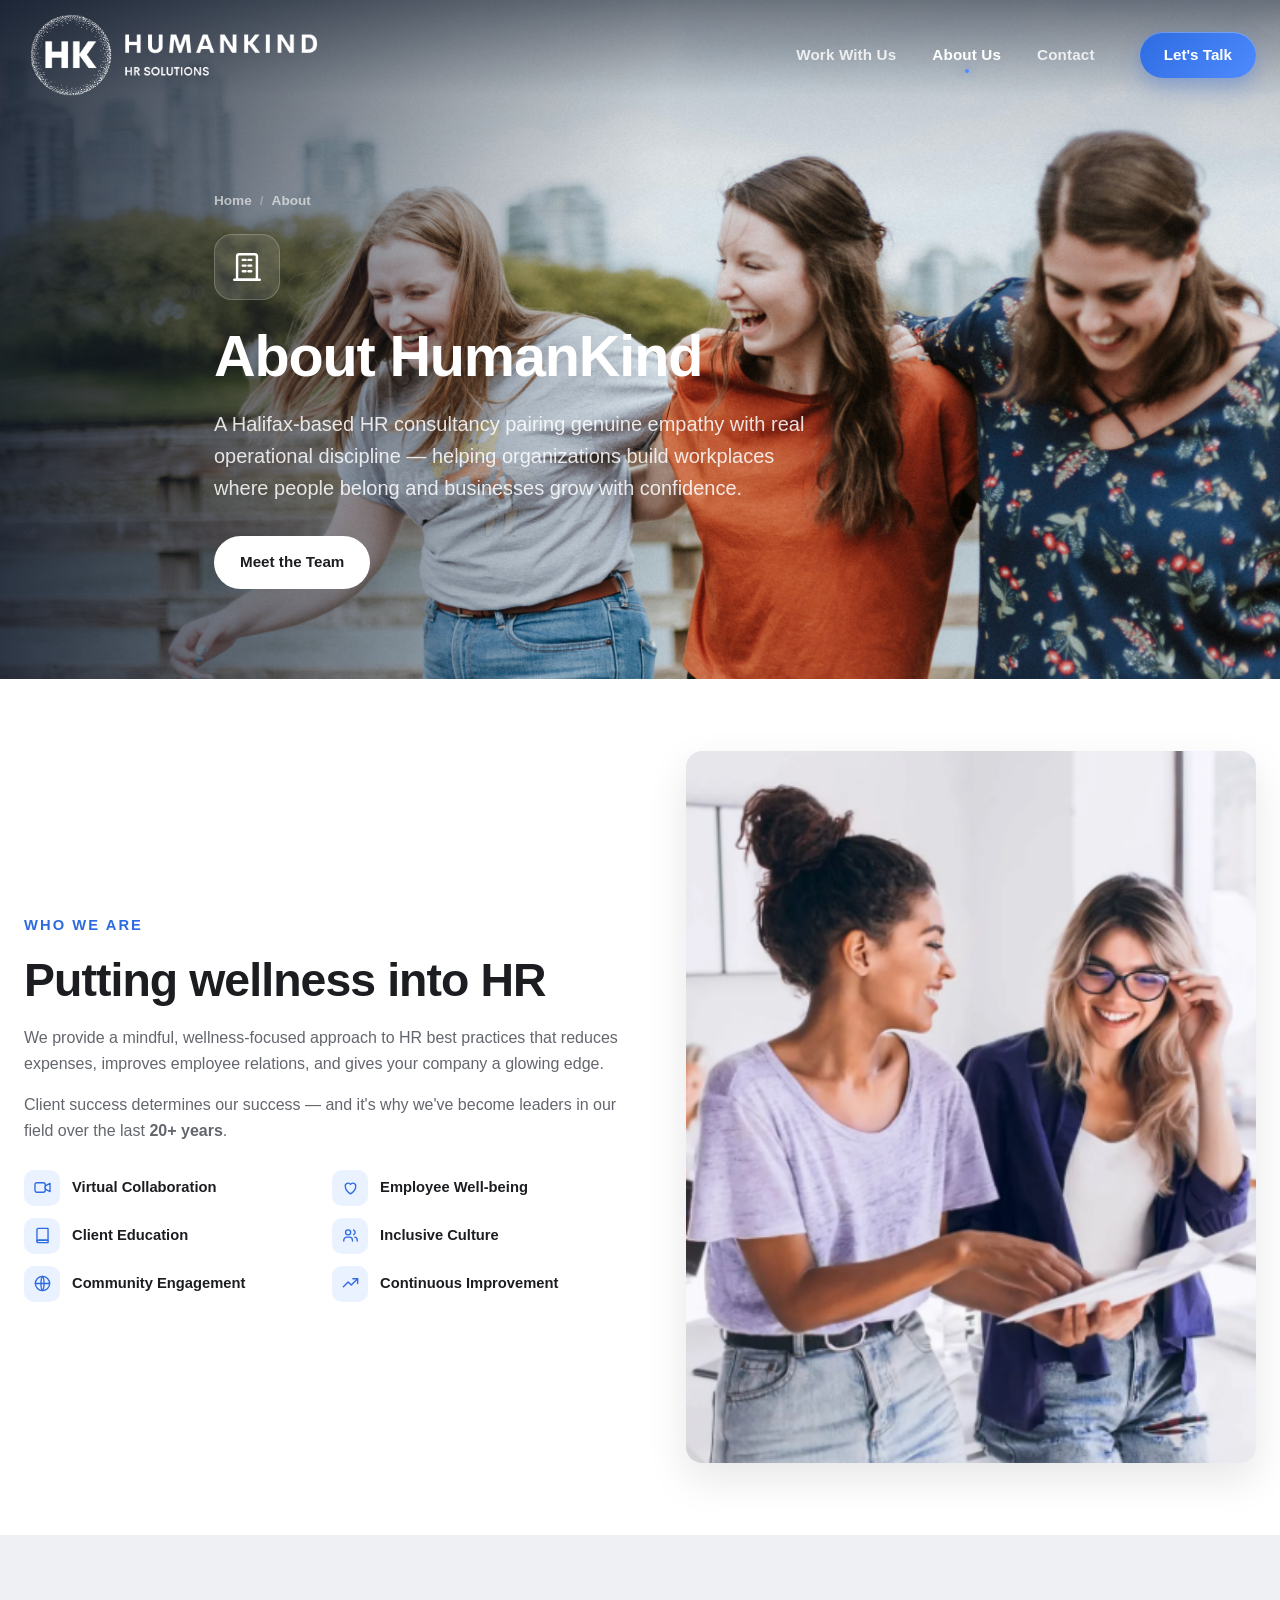
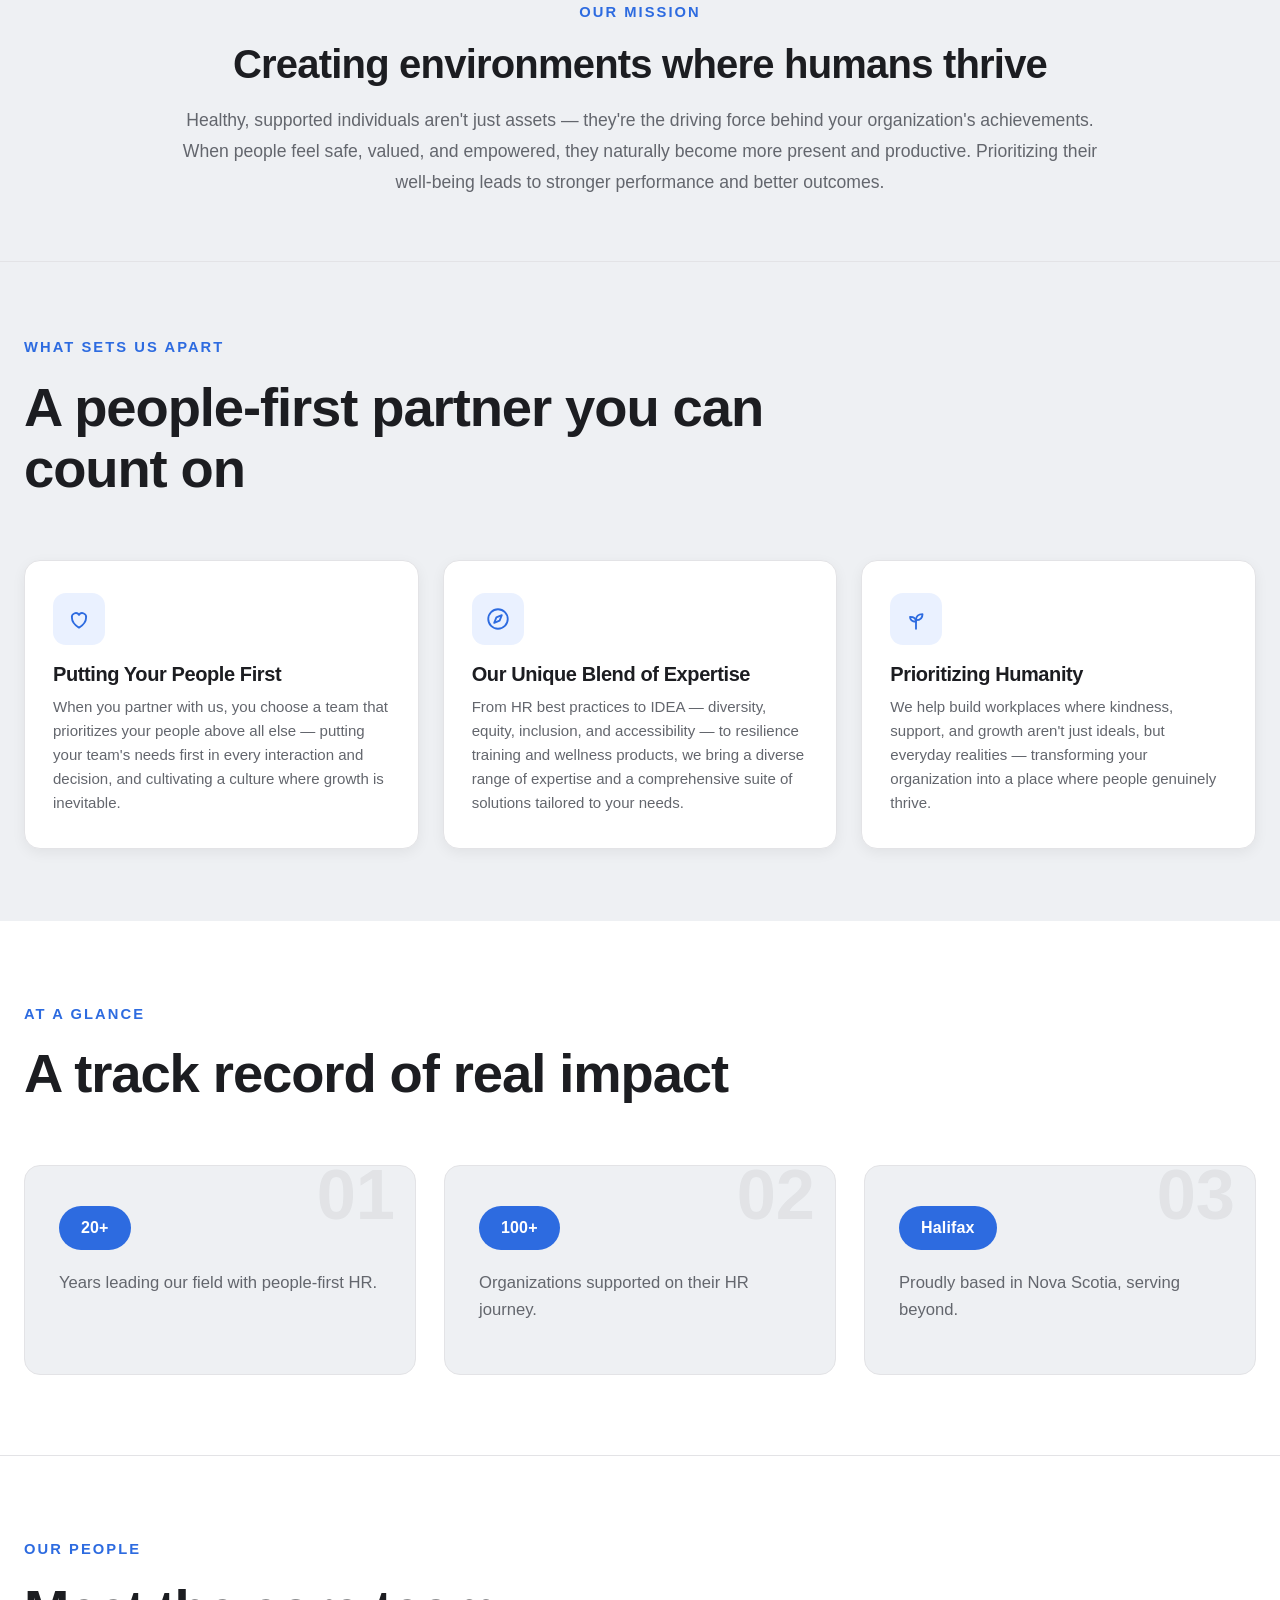
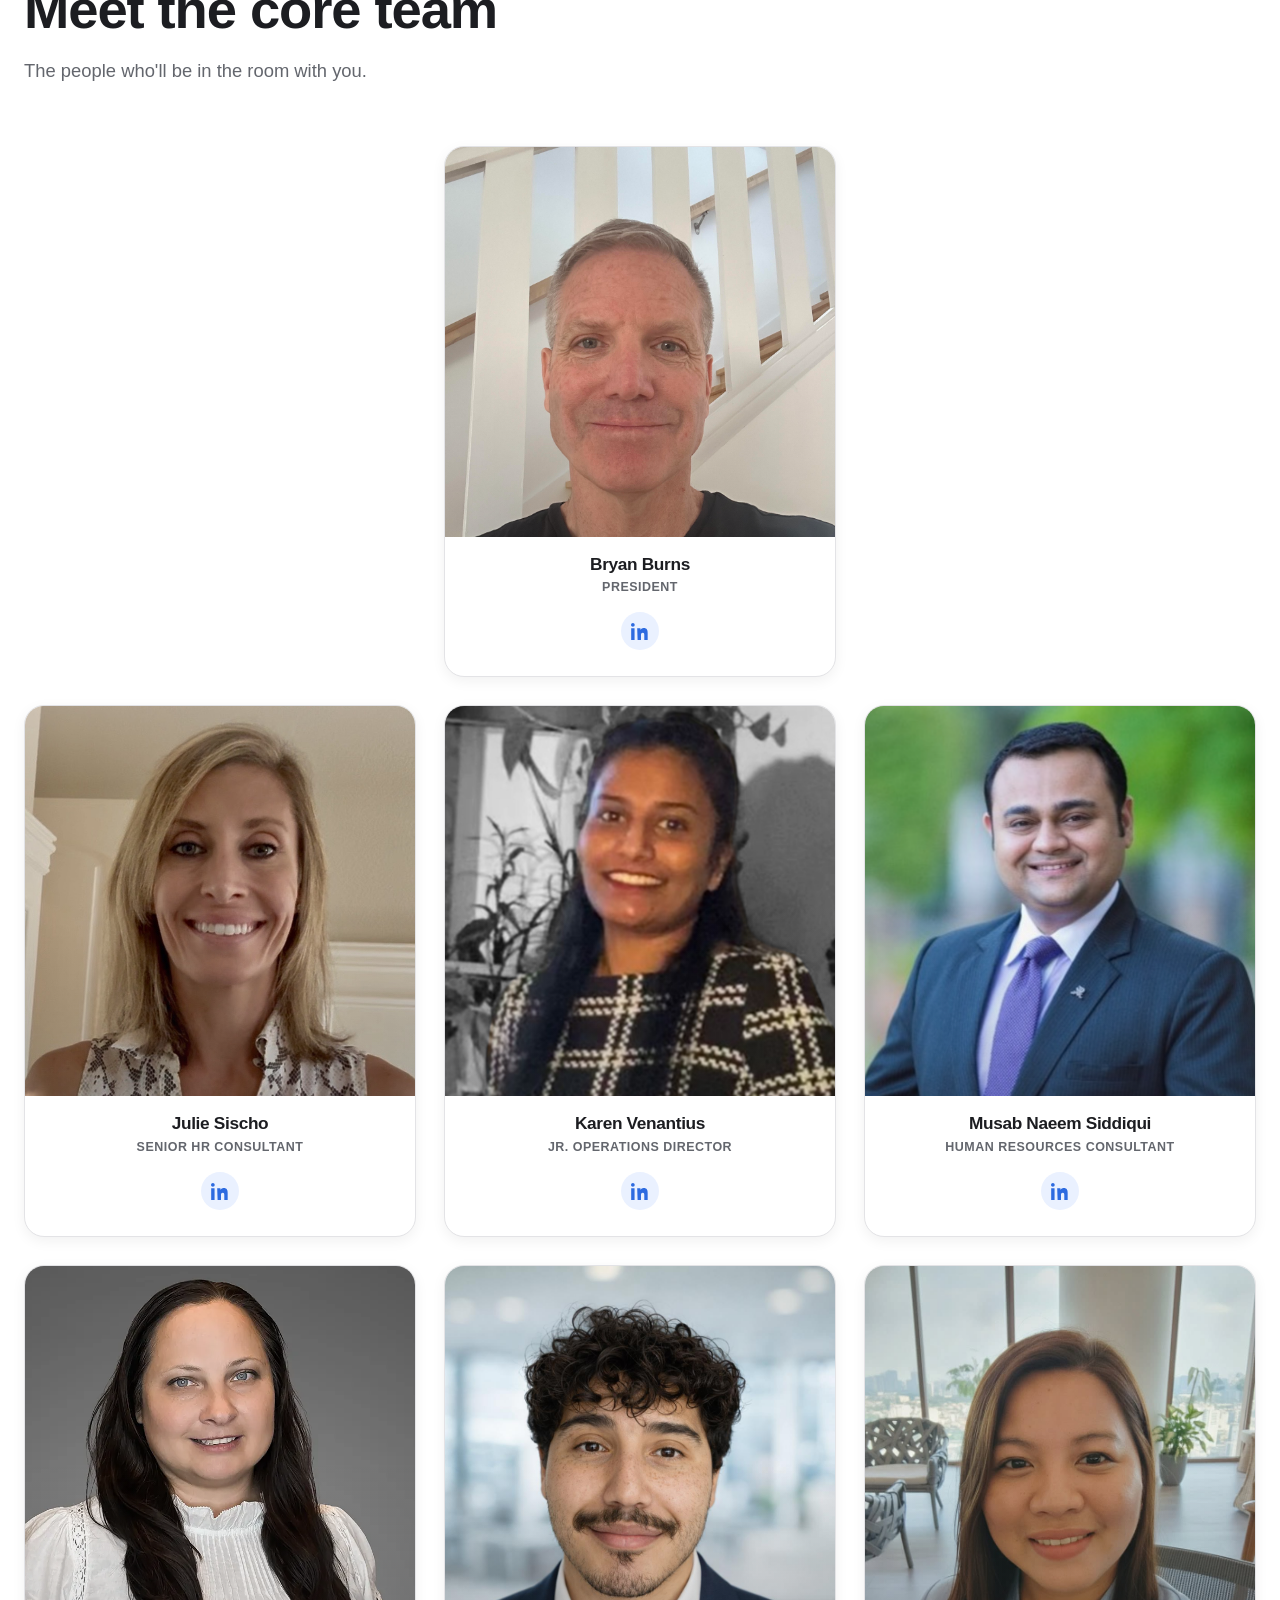
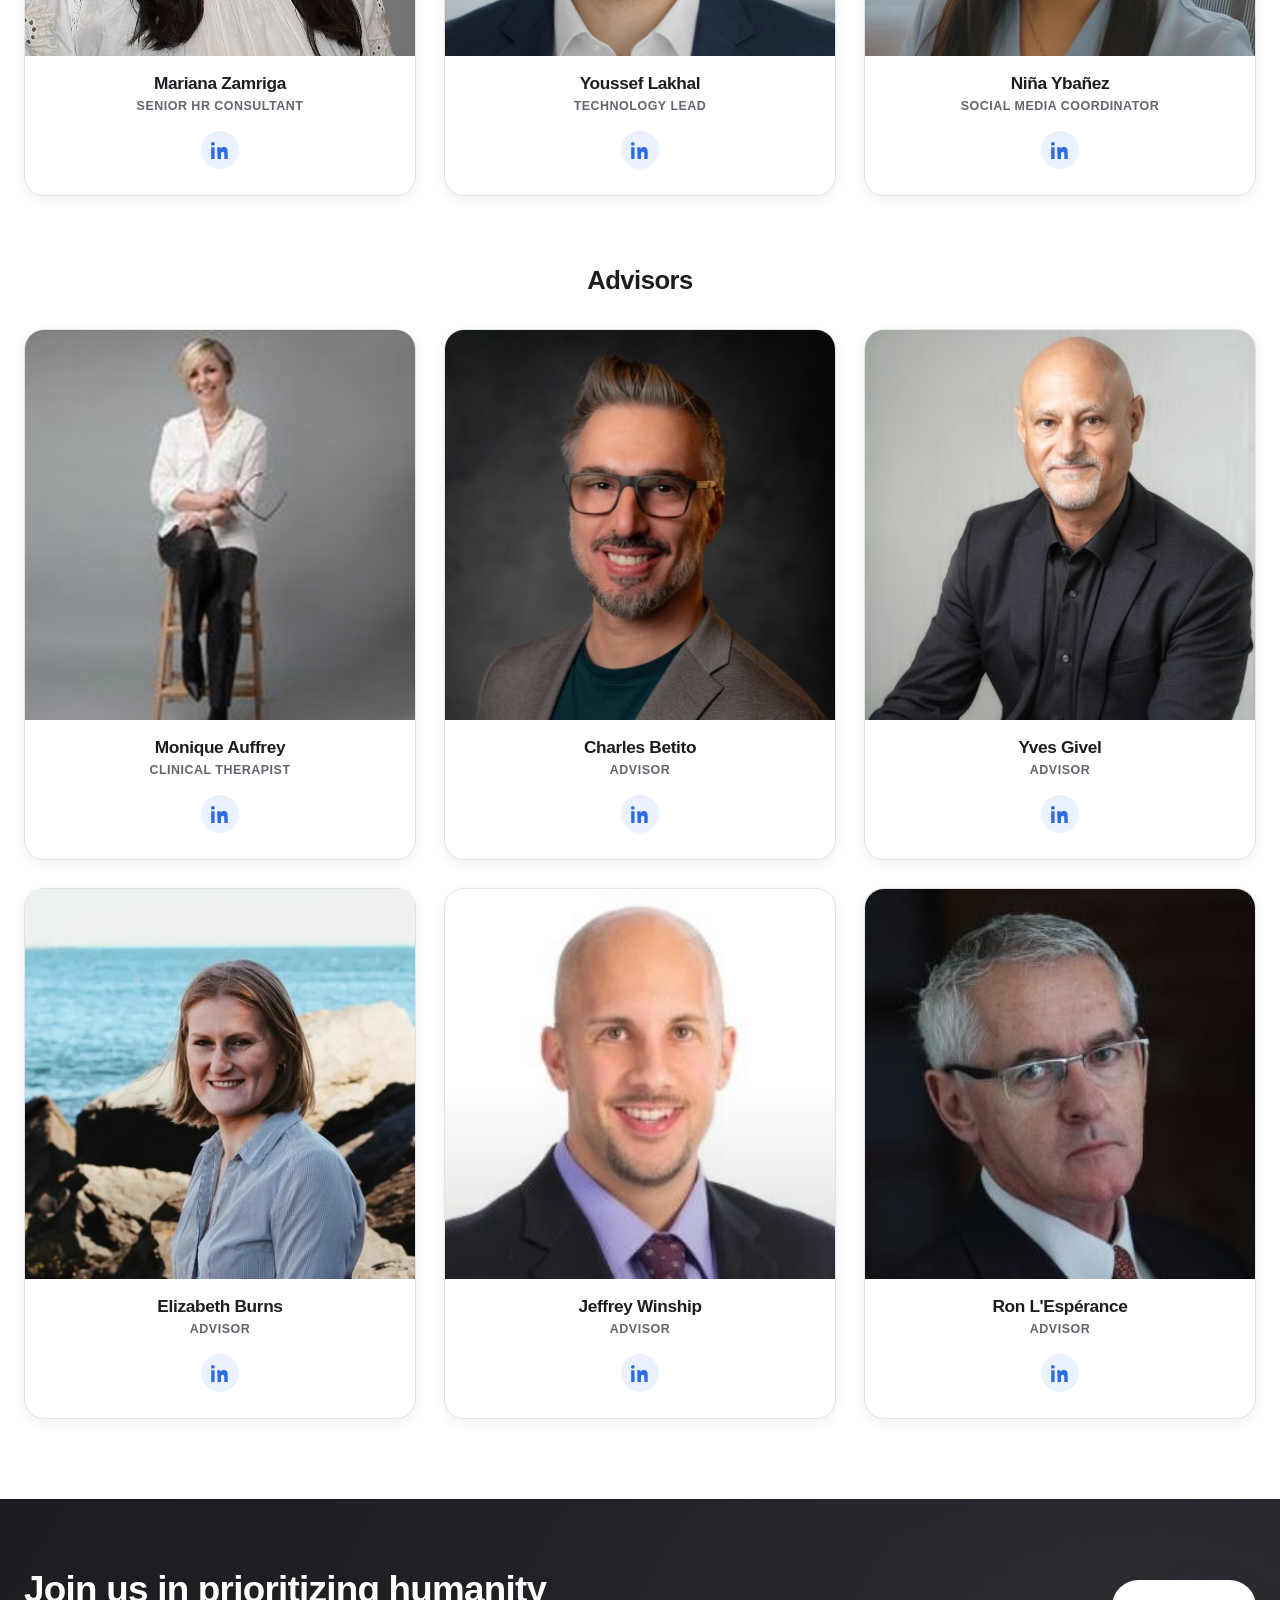
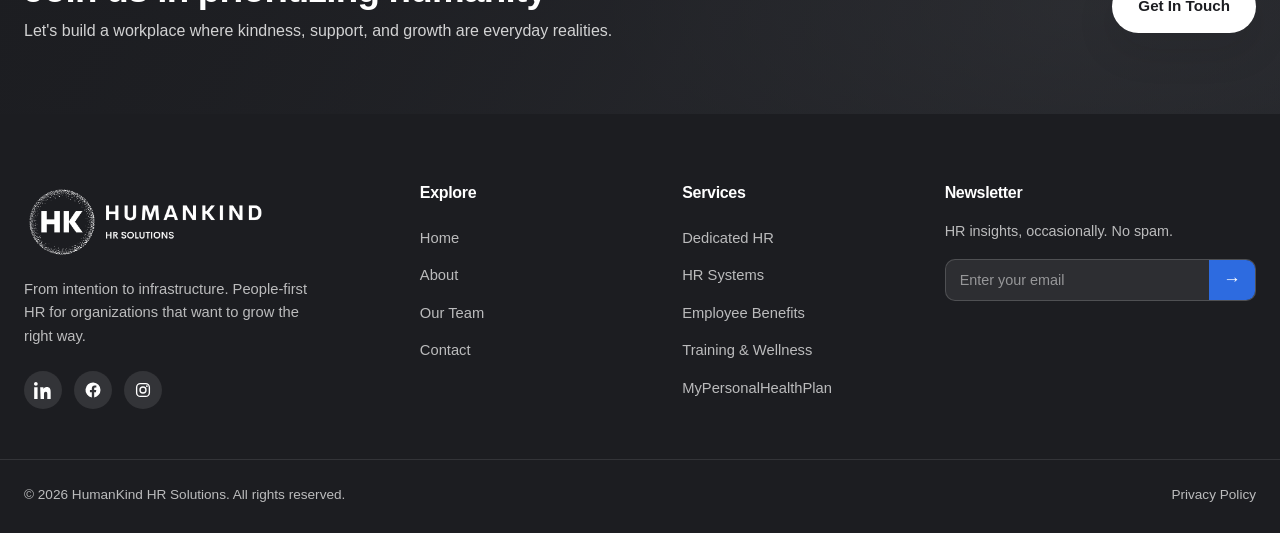
==== commit c90675e7: "Premium header buttons + automatic section dividers Header: - Let's Talk CTA: subtle gradient (blue " ====
--- a/about.html
+++ b/about.html
@@ -9,7 +9,7 @@
   <link rel="icon" type="image/png" sizes="32x32" href="images/logos/favicon-32.png" />
   <link rel="icon" type="image/png" sizes="192x192" href="images/logos/favicon-192.png" />
   <link rel="apple-touch-icon" href="images/logos/favicon-180.png" />
-  <link rel="stylesheet" href="styles.css?v=46" />
+  <link rel="stylesheet" href="styles.css?v=47" />
 </head>
 <body>
 
--- a/styles.css
+++ b/styles.css
@@ -47,6 +47,18 @@
 
 .container { width: 100%; max-width: var(--maxw); margin: 0 auto; padding: 0 24px; }
 .section { padding: 80px 0; }
+
+/* Auto-divider: adds a hairline whenever two same-toned sections land back
+   to back, since the color change that normally separates them is absent.
+   Grouped by actual rendered background, not by class name. */
+:is(.svc-features, .mission-band, .hris-preview, .mphp-plans, .ohs, .svc-intro.svc-alt)
++ :is(.svc-features, .mission-band, .hris-preview, .mphp-plans, .ohs, .svc-intro.svc-alt) {
+  border-top: 1px solid var(--line);
+}
+:is(.svc-intro:not(.svc-alt), .svc-outcomes, .team, .mphp-partner, .mphp-how, .xlink-section, .svc-alt.section, #guaranteed-acceptance)
++ :is(.svc-intro:not(.svc-alt), .svc-outcomes, .team, .mphp-partner, .mphp-how, .xlink-section, .svc-alt.section, #guaranteed-acceptance) {
+  border-top: 1px solid var(--line);
+}
 .accent { color: var(--navy); }
 
 .eyebrow {
@@ -103,14 +115,14 @@
 .site-header.scrolled .brand-logo { height: 78px; }
 
 .nav { margin-left: auto; }
-.nav-list { display: flex; align-items: center; gap: 6px; list-style: none; }
+.nav-list { display: flex; align-items: center; gap: 2px; list-style: none; }
 .nav-link {
-  display: inline-flex; align-items: center; gap: 6px;
-  font-family: 'Calibri', 'Trebuchet MS', sans-serif; font-weight: 600; font-size: .96rem;
-  color: rgba(255,255,255,.92); padding: 10px 16px; border-radius: 10px;
-  transition: color .2s, background .2s;
-}
-.nav-link:hover { color: #fff; background: rgba(255,255,255,.10); }
+  position: relative; display: inline-flex; align-items: center; gap: 6px;
+  font-family: 'Calibri', 'Trebuchet MS', sans-serif; font-weight: 700; font-size: .95rem; letter-spacing: .01em;
+  color: rgba(255,255,255,.82); padding: 10px 17px; border-radius: 999px;
+  transition: color .25s, background .25s;
+}
+.nav-link:hover { color: #fff; background: rgba(255,255,255,.09); }
 
 /* dropdown */
 .has-dropdown { position: relative; }
@@ -136,10 +148,25 @@
 .dropdown strong { font-family: 'Calibri', 'Trebuchet MS', sans-serif; font-size: .96rem; color: var(--navy); font-weight: 700; }
 .dropdown em { font-style: normal; font-size: .82rem; color: var(--muted); }
 
-.nav-link.active { color: #fff; background: rgba(255,255,255,.12); }
+.nav-link.active { color: #fff; }
+.nav-link.active::after {
+  content: ""; position: absolute; left: 50%; bottom: 4px; transform: translateX(-50%);
+  width: 4px; height: 4px; border-radius: 50%; background: var(--blue-bright);
+  box-shadow: 0 0 9px rgba(79,139,255,.85);
+}
 .dropdown a[aria-current="page"] { background: var(--sky); }
 .dropdown a[aria-current="page"] strong { color: var(--navy); }
-.header-cta { padding: 11px 22px; }
+
+.header-cta {
+  padding: 11px 24px; font-weight: 800;
+  background: linear-gradient(135deg, var(--blue) 0%, var(--blue-bright) 100%);
+  box-shadow: inset 0 1px 0 rgba(255,255,255,.28), 0 8px 20px rgba(45,107,224,.35);
+}
+.header-cta:hover {
+  background: linear-gradient(135deg, #1f5bd0 0%, var(--blue) 100%);
+  box-shadow: inset 0 1px 0 rgba(255,255,255,.32), 0 12px 28px rgba(45,107,224,.45);
+  transform: translateY(-2px);
+}
 
 /* hamburger */
 .hamburger { display: none; flex-direction: column; gap: 5px; background: none; border: none; cursor: pointer; padding: 8px; margin-left: auto; z-index: 101; }
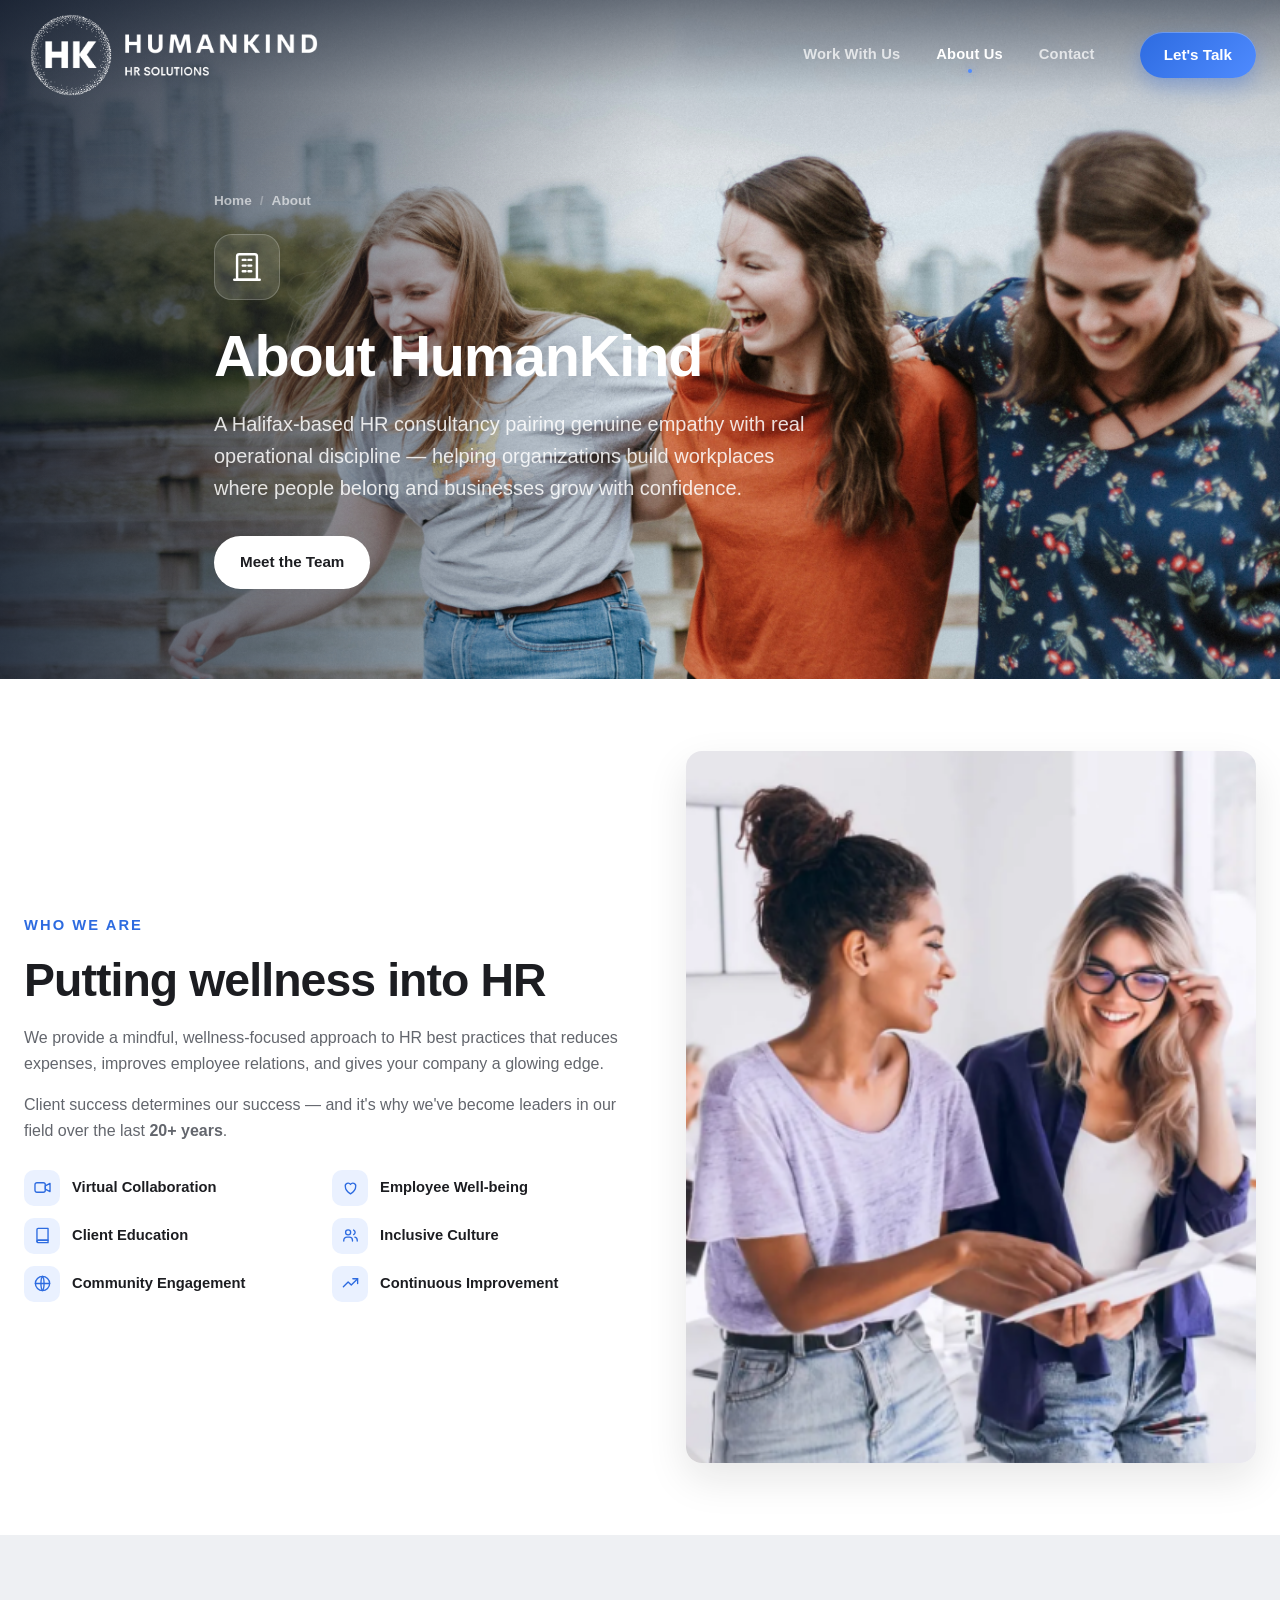
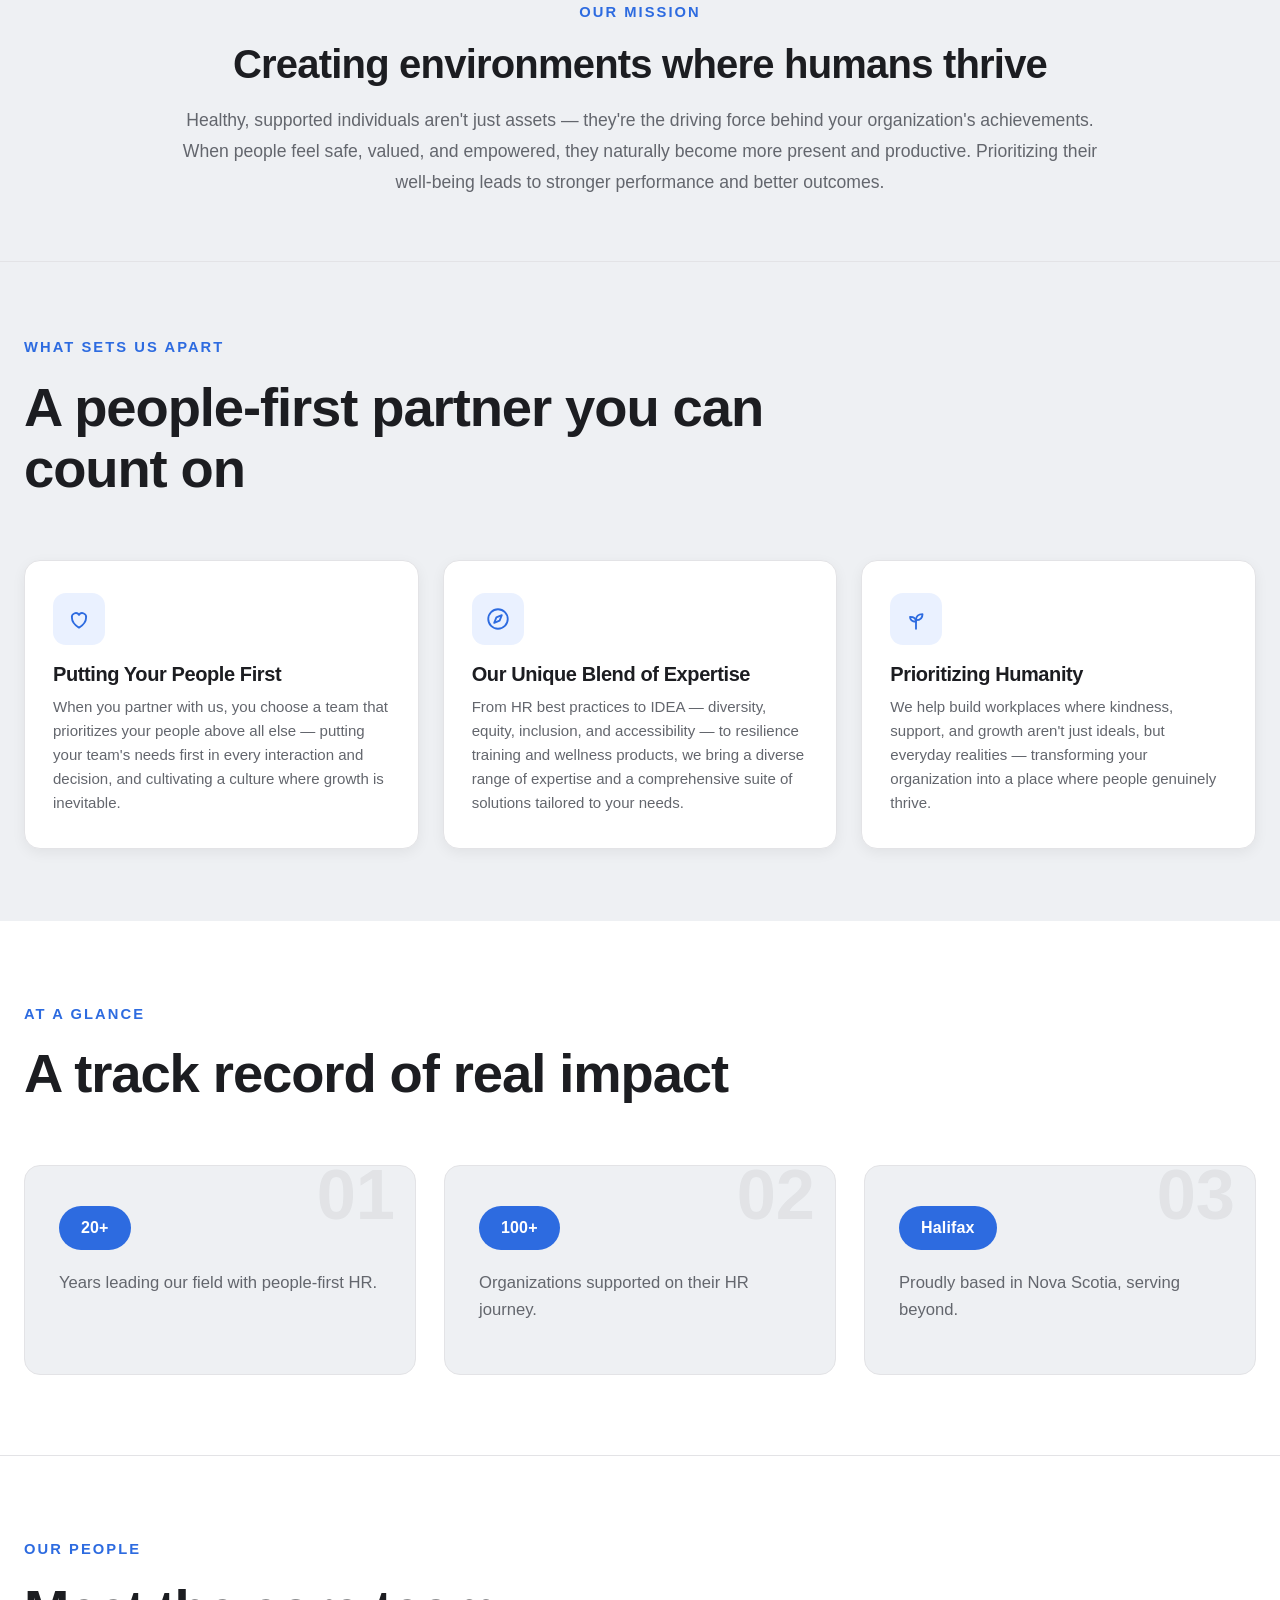
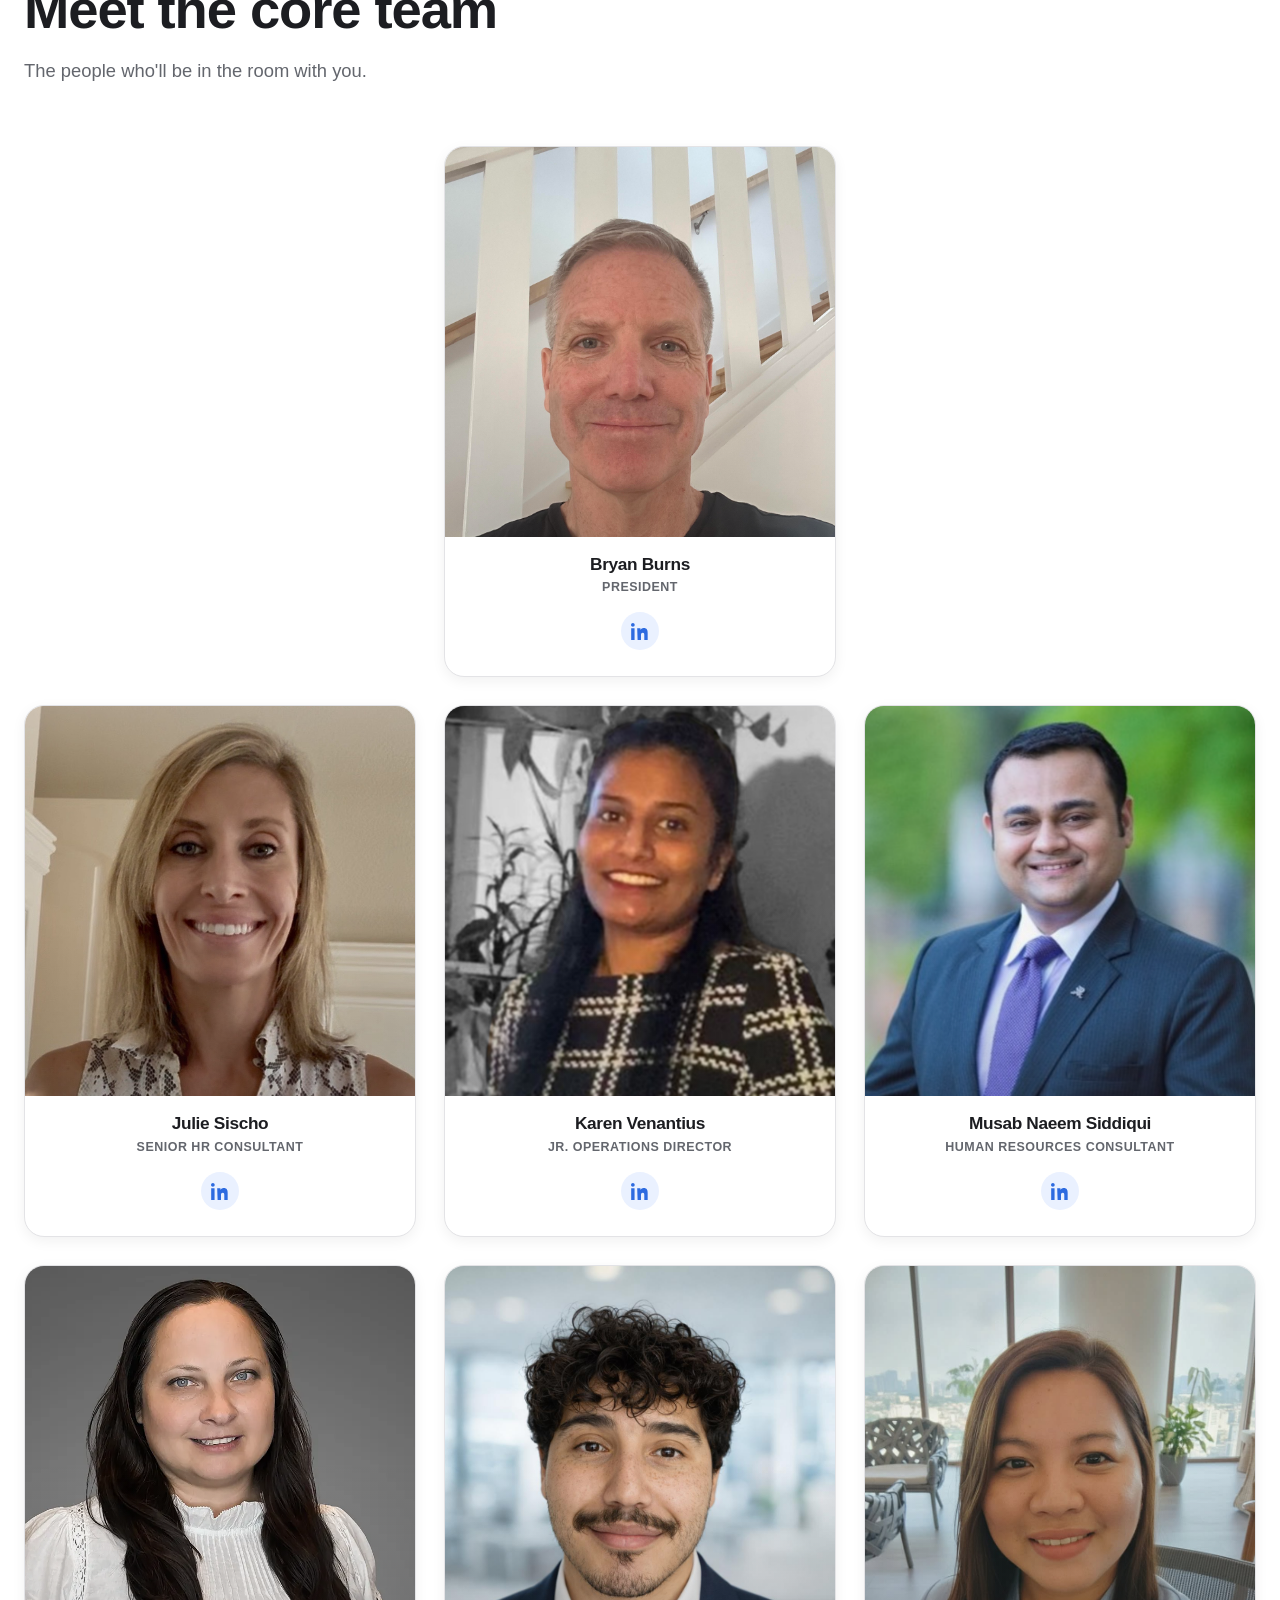
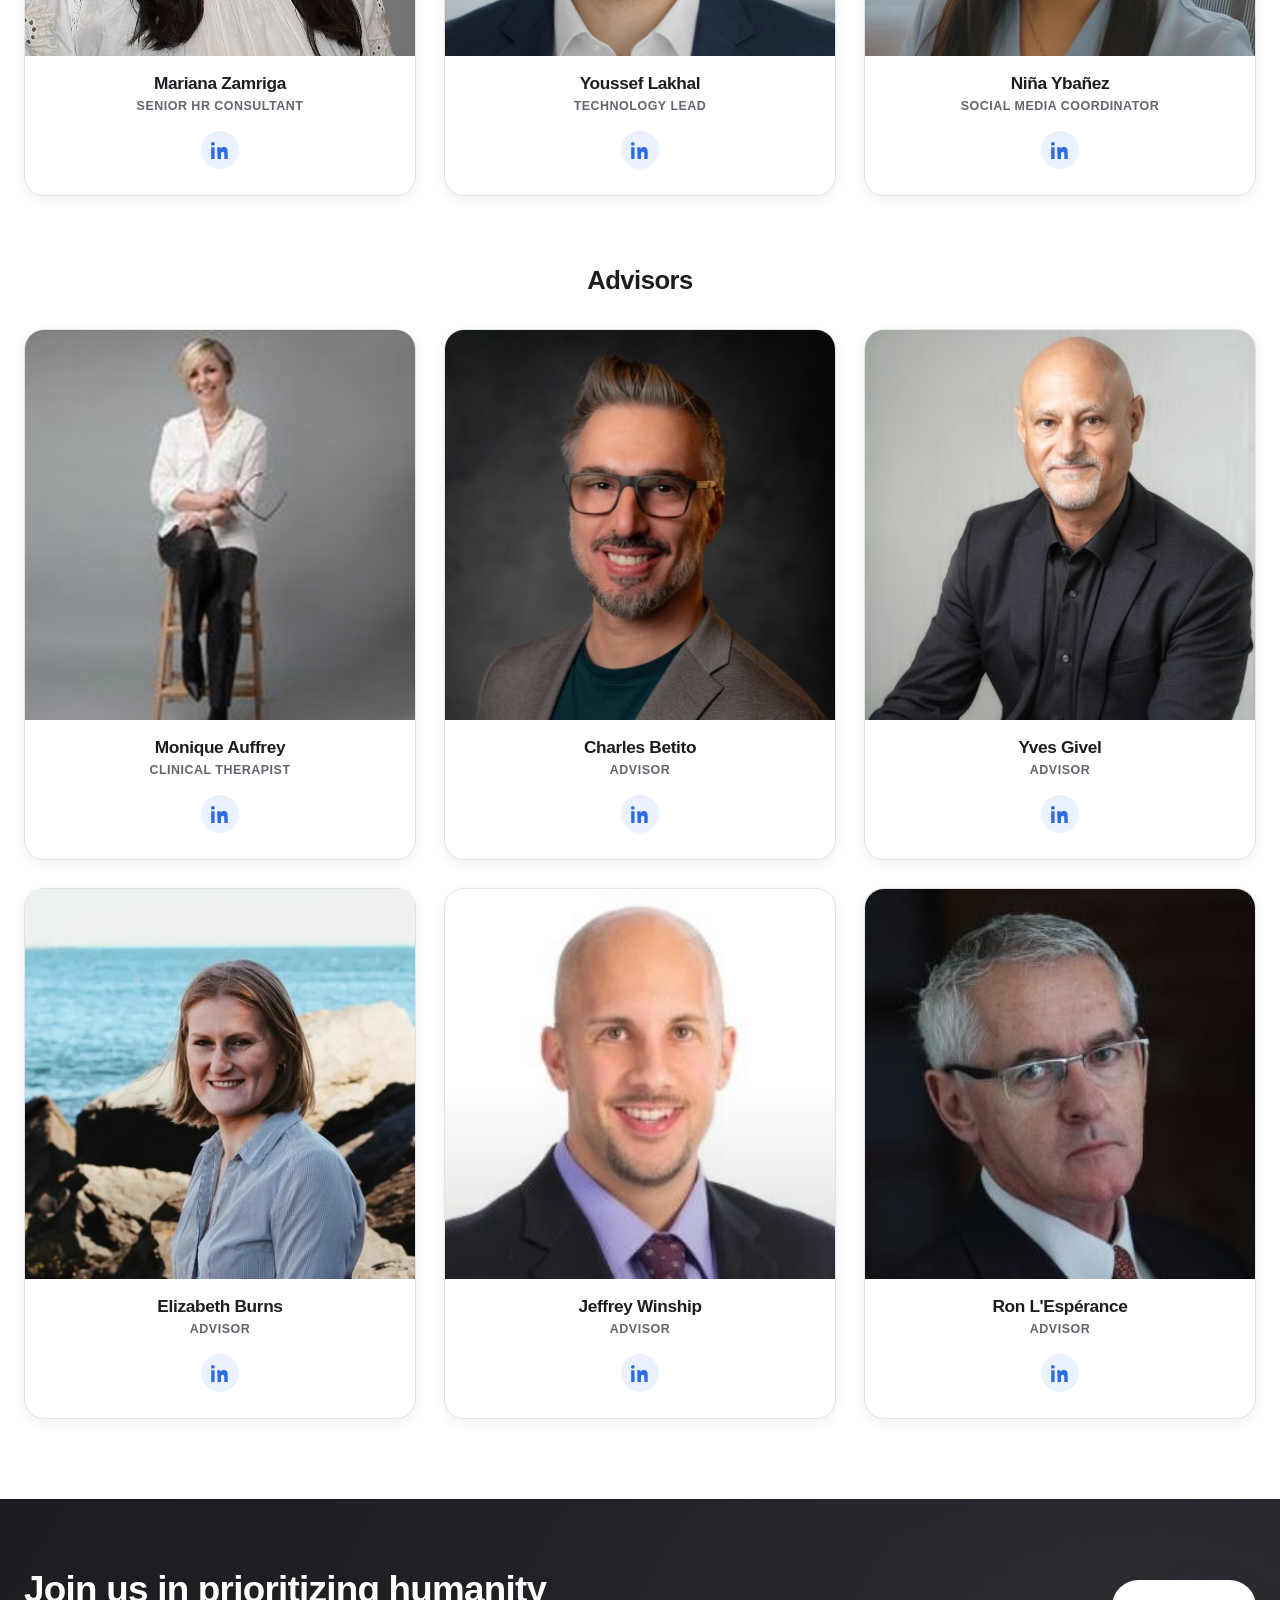
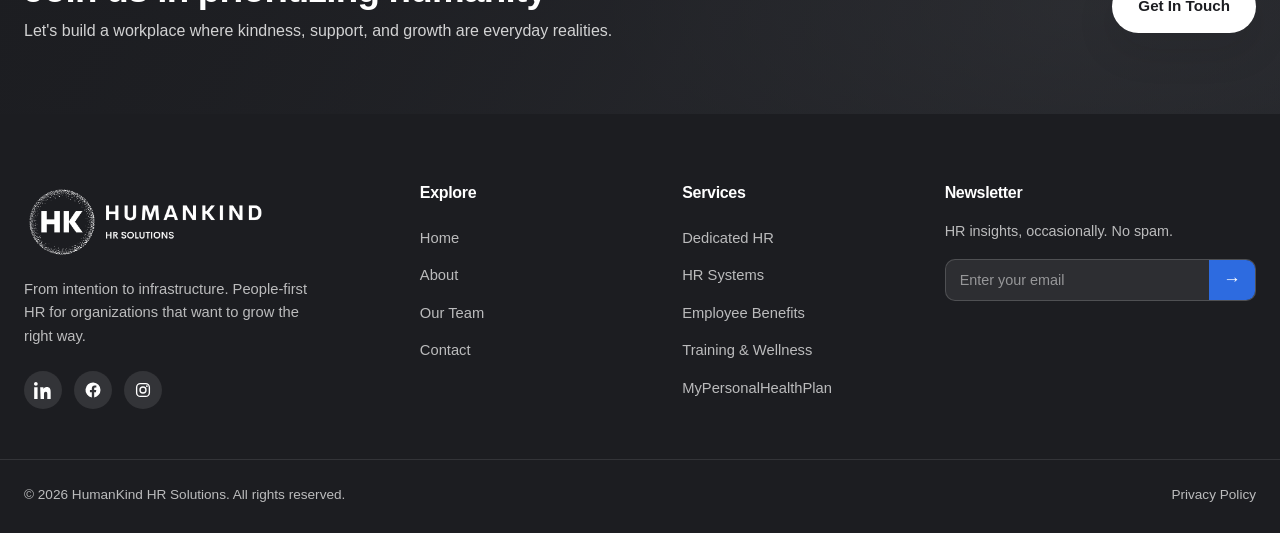
==== commit 87b9fb14: "Strip the grey hover box from nav links — pure color shift, Apple-style The flat rgba(255,255,255,.0" ====
--- a/about.html
+++ b/about.html
@@ -9,7 +9,7 @@
   <link rel="icon" type="image/png" sizes="32x32" href="images/logos/favicon-32.png" />
   <link rel="icon" type="image/png" sizes="192x192" href="images/logos/favicon-192.png" />
   <link rel="apple-touch-icon" href="images/logos/favicon-180.png" />
-  <link rel="stylesheet" href="styles.css?v=47" />
+  <link rel="stylesheet" href="styles.css?v=48" />
 </head>
 <body>
 
--- a/styles.css
+++ b/styles.css
@@ -118,11 +118,11 @@
 .nav-list { display: flex; align-items: center; gap: 2px; list-style: none; }
 .nav-link {
   position: relative; display: inline-flex; align-items: center; gap: 6px;
-  font-family: 'Calibri', 'Trebuchet MS', sans-serif; font-weight: 700; font-size: .95rem; letter-spacing: .01em;
-  color: rgba(255,255,255,.82); padding: 10px 17px; border-radius: 999px;
-  transition: color .25s, background .25s;
-}
-.nav-link:hover { color: #fff; background: rgba(255,255,255,.09); }
+  font-family: 'Calibri', 'Trebuchet MS', sans-serif; font-weight: 600; font-size: .92rem; letter-spacing: .01em;
+  color: rgba(255,255,255,.72); padding: 10px 17px;
+  transition: color .25s;
+}
+.nav-link:hover { color: #fff; }
 
 /* dropdown */
 .has-dropdown { position: relative; }
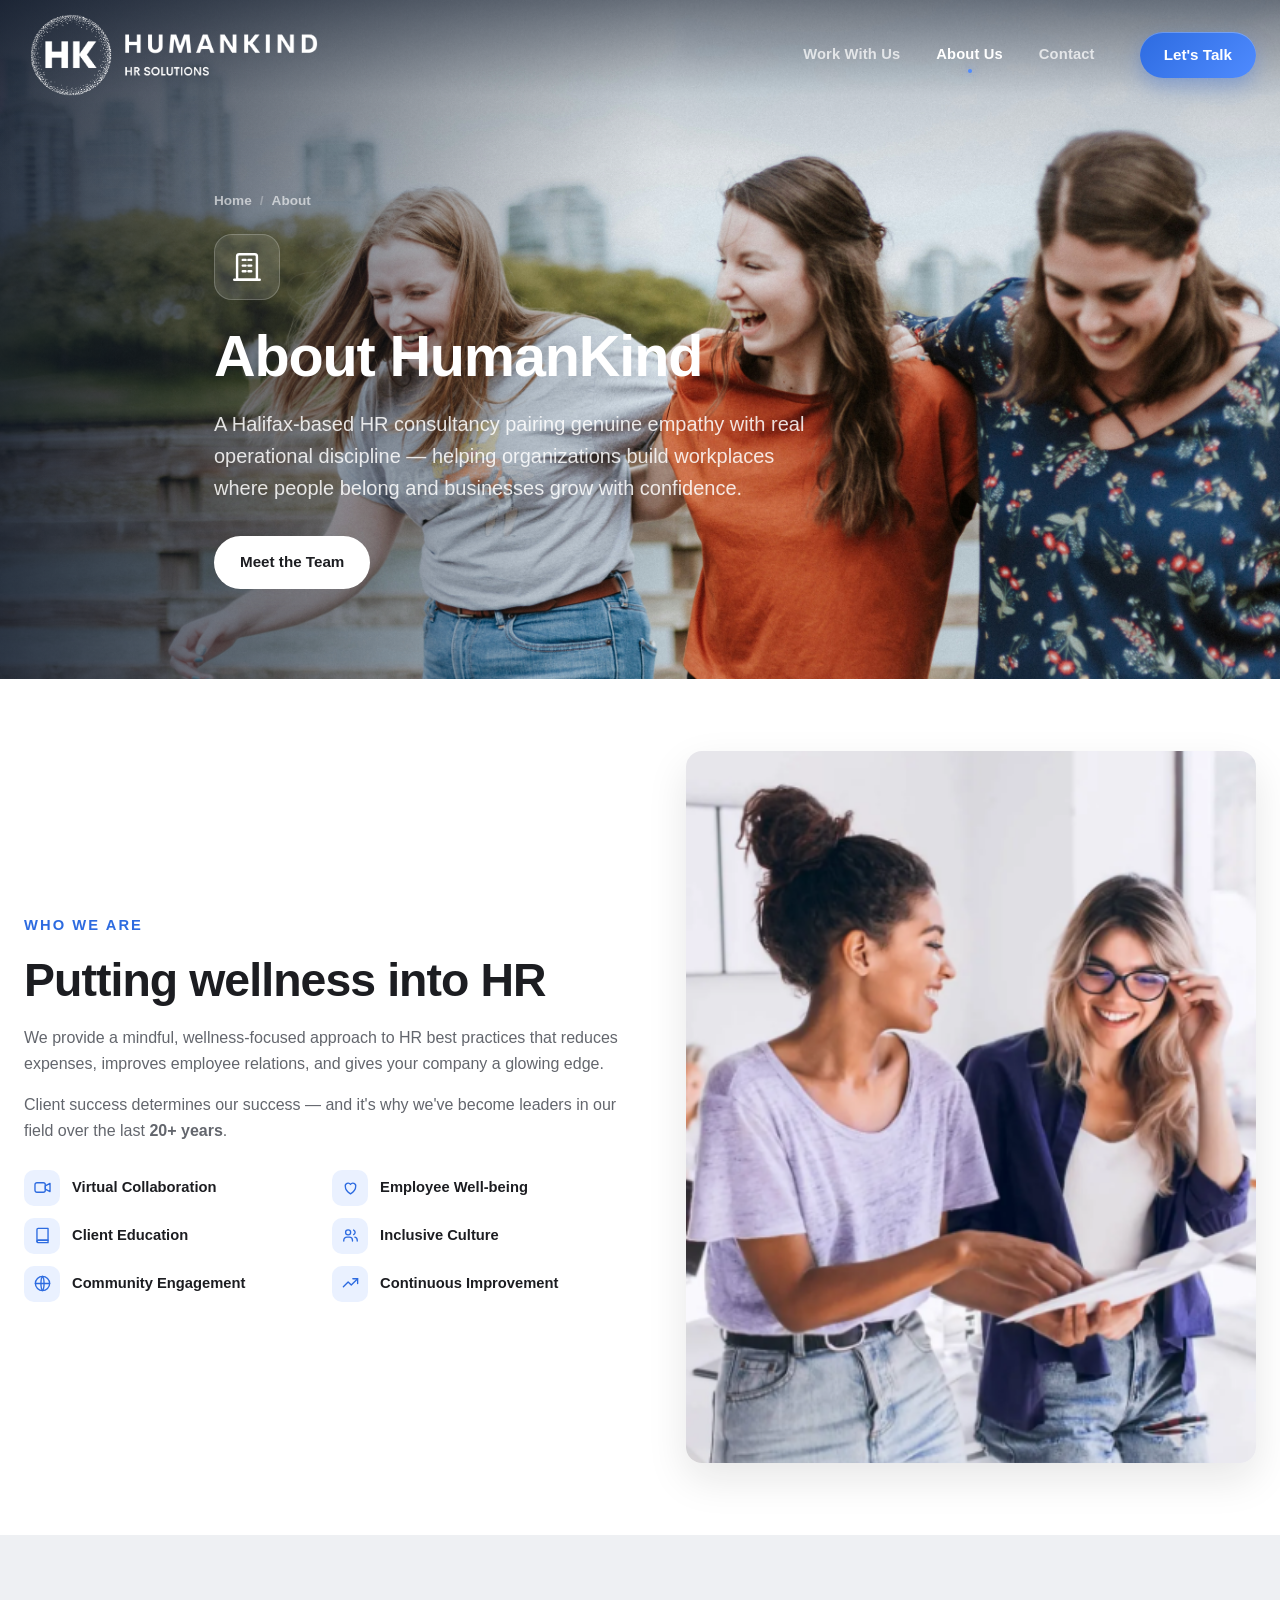
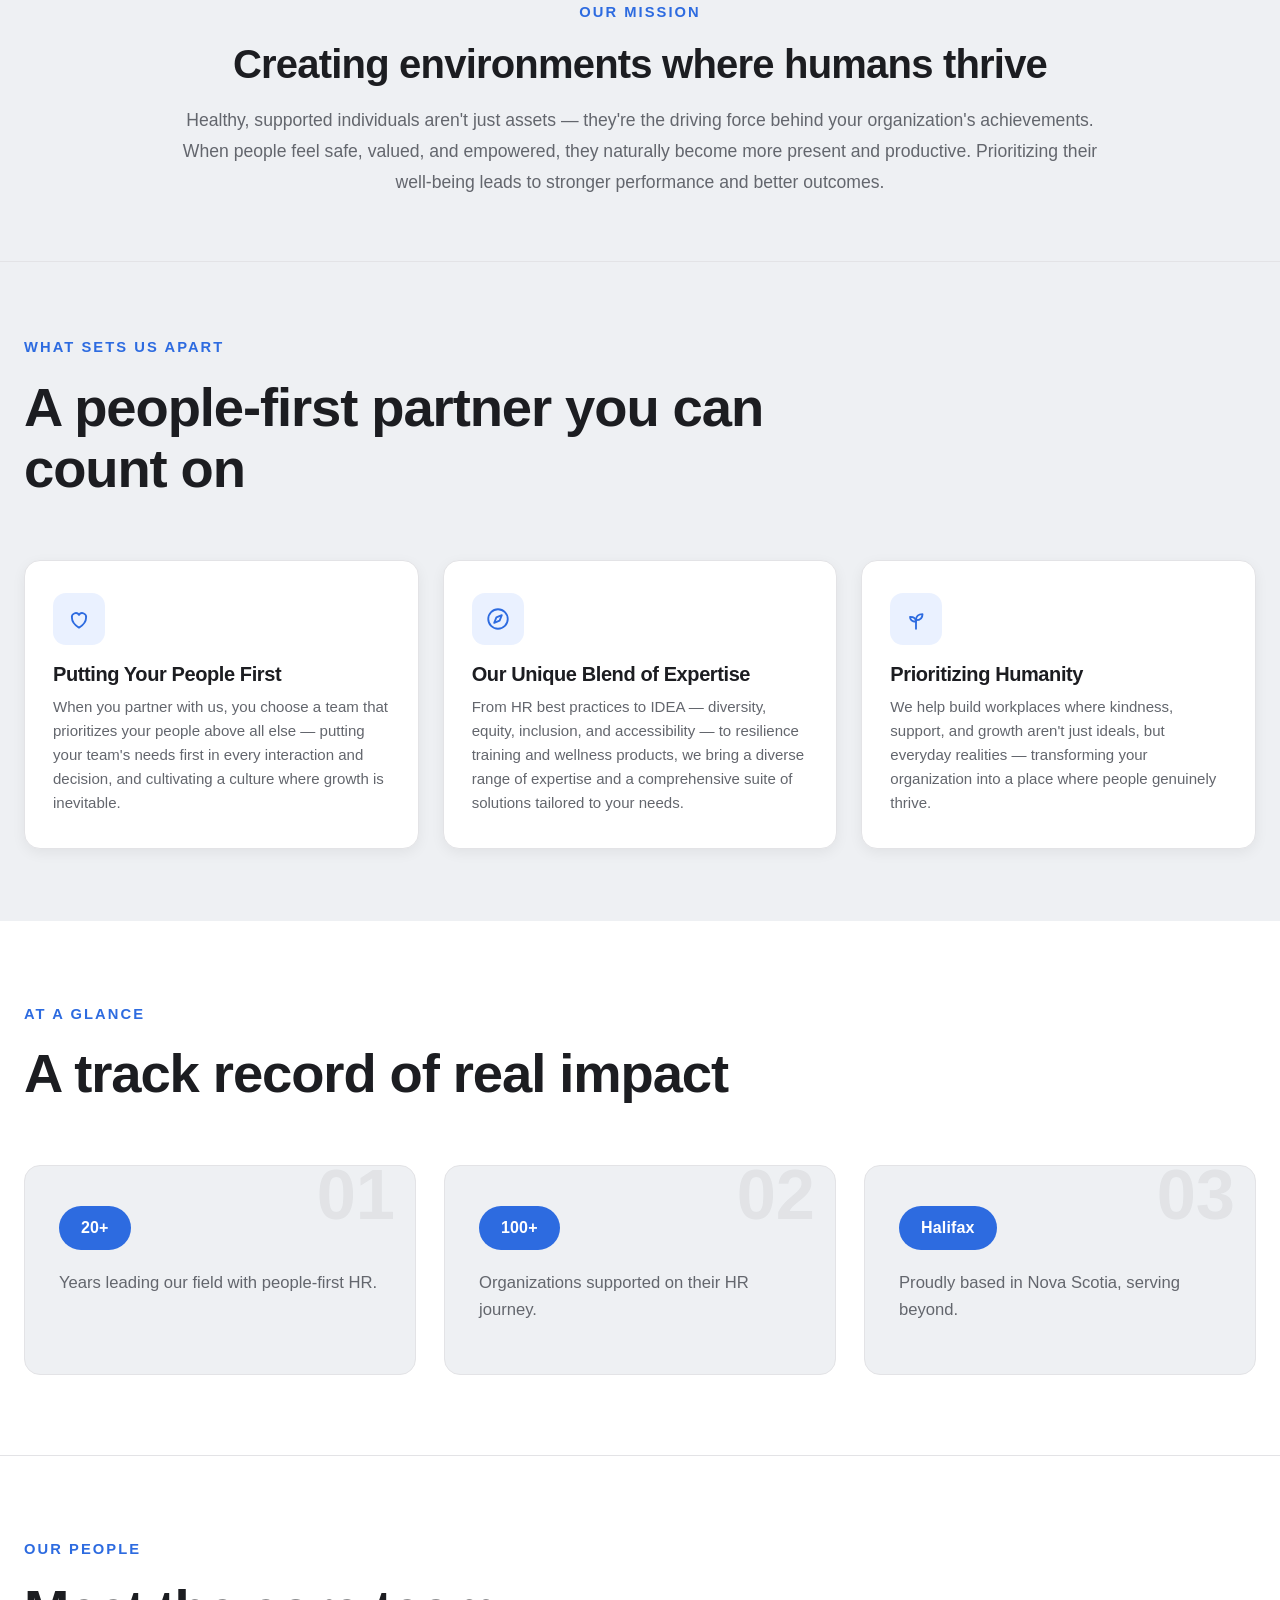
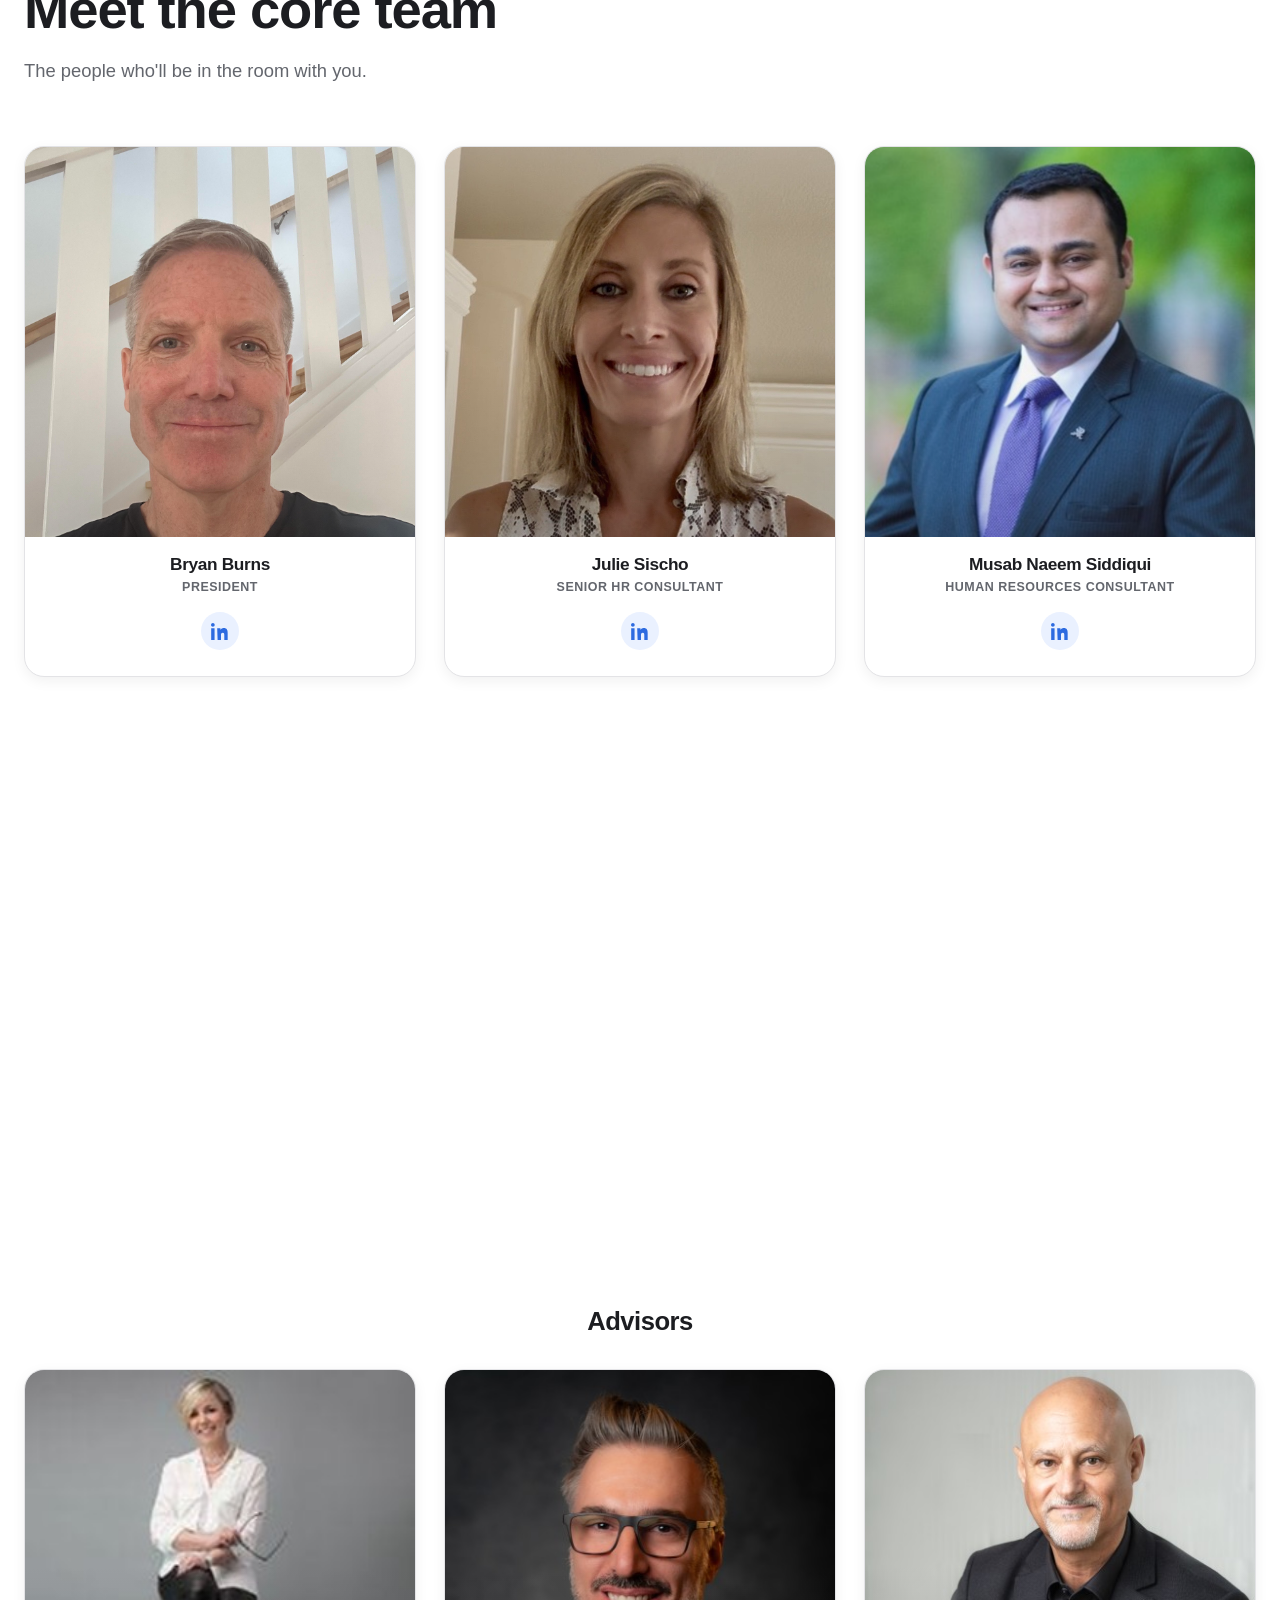
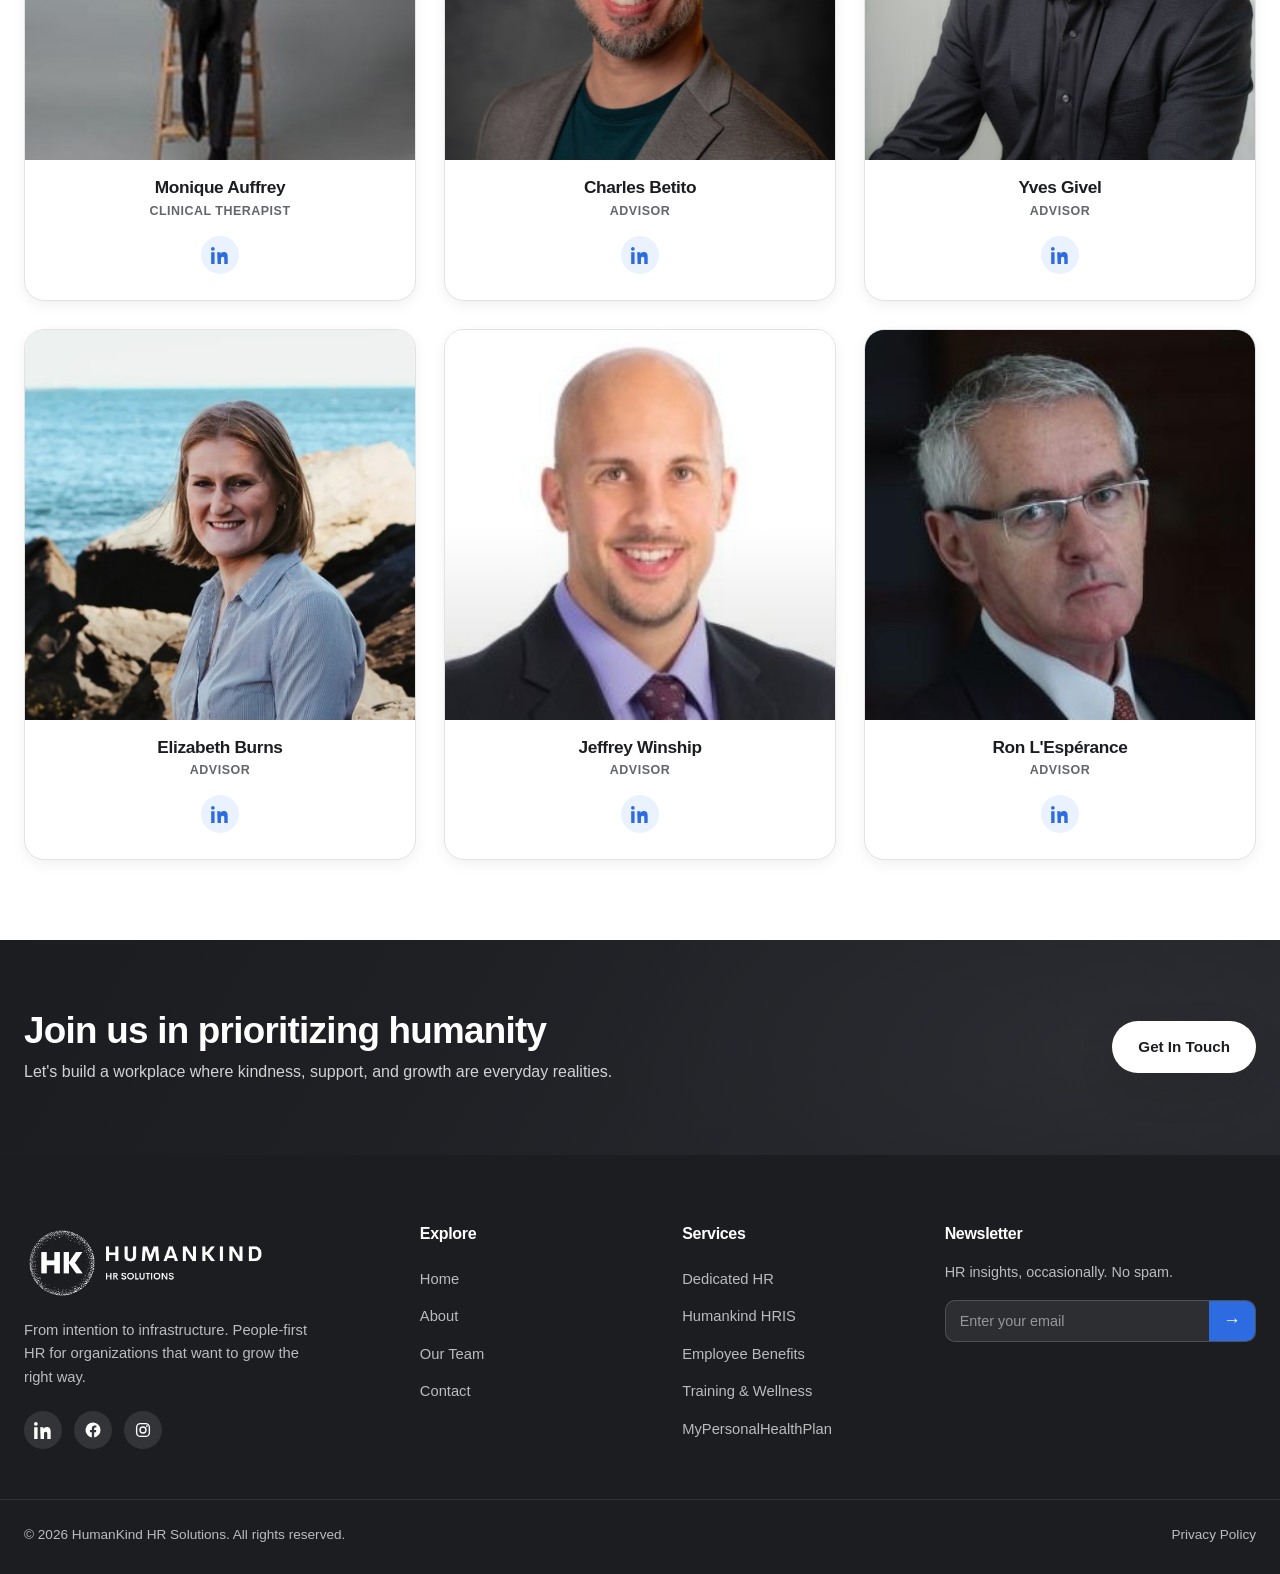
==== commit a8c6735d: "Rename "HR Systems" to "Humankind HRIS", remove Karen, restore 3-col team grid Per Bryan's request: " ====
--- a/about.html
+++ b/about.html
@@ -9,7 +9,7 @@
   <link rel="icon" type="image/png" sizes="32x32" href="images/logos/favicon-32.png" />
   <link rel="icon" type="image/png" sizes="192x192" href="images/logos/favicon-192.png" />
   <link rel="apple-touch-icon" href="images/logos/favicon-180.png" />
-  <link rel="stylesheet" href="styles.css?v=48" />
+  <link rel="stylesheet" href="styles.css?v=50" />
 </head>
 <body>
 
@@ -25,7 +25,7 @@
             <a href="index.html#services" class="nav-link">Work With Us</a>
             <div class="dropdown">
               <a href="dedicated-hr.html"><span class="dd-icon" data-icon="support"></span><span><strong>Dedicated HR</strong><em>Your on-call HR partner</em></span></a>
-              <a href="hr-systems.html"><span class="dd-icon" data-icon="chart"></span><span><strong>HR Systems</strong><em>Data, analytics &amp; tooling</em></span></a>
+              <a href="hr-systems.html"><span class="dd-icon" data-icon="chart"></span><span><strong>Humankind HRIS</strong><em>Data, analytics &amp; tooling</em></span></a>
               <a href="employee-benefits.html"><span class="dd-icon" data-icon="shield"></span><span><strong>Employee Benefits</strong><em>Plans that actually fit</em></span></a>
               <a href="training-wellness.html"><span class="dd-icon" data-icon="sprout"></span><span><strong>Training &amp; Wellness</strong><em>Healthier, stronger teams</em></span></a>
               <a href="mypersonalhealthplan.html"><span class="dd-icon" data-icon="heartpulse"></span><span><strong>MyPersonalHealthPlan</strong><em>Individual &amp; family coverage</em></span></a>
@@ -45,7 +45,7 @@
     <nav aria-label="Mobile">
       <span class="mm-label">Work With Us</span>
       <a href="dedicated-hr.html">Dedicated HR</a>
-      <a href="hr-systems.html">HR Systems</a>
+      <a href="hr-systems.html">Humankind HRIS</a>
       <a href="employee-benefits.html">Employee Benefits</a>
       <a href="training-wellness.html">Training &amp; Wellness</a>
       <a href="mypersonalhealthplan.html">MyPersonalHealthPlan</a>
@@ -152,27 +152,18 @@
           <p class="section-lead">The people who'll be in the room with you.</p>
         </div>
 
-        <div class="team-lead">
+        <div class="team-grid">
           <article class="team-card">
             <div class="team-photo"><img src="images/team/Bryan_Headshot.jpg" alt="Bryan Burns" /></div>
             <h3>Bryan Burns</h3>
             <span class="role">President</span>
             <a class="li" data-icon="linkedin" href="https://www.linkedin.com/in/bryanburnshrocore/" target="_blank" rel="noopener noreferrer" aria-label="Bryan Burns on LinkedIn"></a>
           </article>
-        </div>
-
-        <div class="team-grid">
           <article class="team-card">
             <div class="team-photo"><img src="images/team/Julie_Headshot.jpg" alt="Julie Sischo" /></div>
             <h3>Julie Sischo</h3>
             <span class="role">Senior HR Consultant</span>
             <a class="li" data-icon="linkedin" href="https://www.linkedin.com/in/julie-sischo/" target="_blank" rel="noopener noreferrer" aria-label="Julie Sischo on LinkedIn"></a>
-          </article>
-          <article class="team-card">
-            <div class="team-photo"><img src="images/team/Karen_Headshot.png" alt="Karen Venantius" /></div>
-            <h3>Karen Venantius</h3>
-            <span class="role">Jr. Operations Director</span>
-            <a class="li" data-icon="linkedin" href="https://www.linkedin.com/in/karen-claudia-venantius/" target="_blank" rel="noopener noreferrer" aria-label="Karen Venantius on LinkedIn"></a>
           </article>
           <article class="team-card">
             <div class="team-photo"><img src="images/team/Musab_Headshot.png" alt="Musab Naeem Siddiqui" /></div>
@@ -263,12 +254,12 @@
         <div class="socials"><a href="https://www.linkedin.com/company/humankind-hr-solutions-inc" target="_blank" rel="noopener noreferrer" aria-label="LinkedIn" data-icon="linkedin"></a><a href="https://www.facebook.com/hrocoreinc" target="_blank" rel="noopener noreferrer" aria-label="Facebook" data-icon="facebook"></a><a href="https://www.instagram.com/humankindhrsolutions/" target="_blank" rel="noopener noreferrer" aria-label="Instagram" data-icon="instagram"></a></div>
       </div>
       <div class="footer-col"><h4>Explore</h4><a href="index.html">Home</a><a href="about.html">About</a><a href="about.html#team">Our Team</a><a href="contact.html">Contact</a></div>
-      <div class="footer-col"><h4>Services</h4><a href="dedicated-hr.html">Dedicated HR</a><a href="hr-systems.html">HR Systems</a><a href="employee-benefits.html">Employee Benefits</a><a href="training-wellness.html">Training &amp; Wellness</a><a href="mypersonalhealthplan.html">MyPersonalHealthPlan</a></div>
+      <div class="footer-col"><h4>Services</h4><a href="dedicated-hr.html">Dedicated HR</a><a href="hr-systems.html">Humankind HRIS</a><a href="employee-benefits.html">Employee Benefits</a><a href="training-wellness.html">Training &amp; Wellness</a><a href="mypersonalhealthplan.html">MyPersonalHealthPlan</a></div>
       <div class="footer-col footer-news"><h4>Newsletter</h4><p>HR insights, occasionally. No spam.</p><form class="news-form" onsubmit="return false"><input type="email" placeholder="Enter your email" aria-label="Email address" /><button aria-label="Subscribe">→</button></form></div>
     </div>
     <div class="container footer-bottom"><span>© <span id="year"></span> HumanKind HR Solutions. All rights reserved.</span><a href="privacy-policy.html">Privacy Policy</a></div>
   </footer>
 
-  <script src="script.js?v=19"></script>
+  <script src="script.js?v=20"></script>
 </body>
 </html>
--- a/styles.css
+++ b/styles.css
@@ -342,7 +342,10 @@
   display: flex; align-items: center; gap: 40px;
   width: max-content;
   animation: marquee 85s linear infinite;
-}
+  animation-delay: -4s; /* starts just clear of the left fade instead of flush at the edge */
+  animation-play-state: paused; /* held until the strip actually scrolls into view — see script.js */
+}
+.trust-marquee.in .trust-track { animation-play-state: running; }
 .trust-marquee:hover .trust-track { animation-play-state: paused; }
 .trust-track span { font-family: 'Calibri', 'Trebuchet MS', sans-serif; font-weight: 700; font-size: .95rem; color: var(--muted); white-space: nowrap; letter-spacing: .04em; }
 .trust-sep { color: var(--line) !important; font-weight: 300 !important; font-size: 1.2rem !important; }
@@ -410,8 +413,6 @@
 
 /* ============ TEAM ============ */
 .team-grid { display: grid; grid-template-columns: repeat(3, 1fr); gap: 28px; }
-.team-lead { display: flex; justify-content: center; margin-bottom: 28px; }
-.team-lead .team-card { width: 100%; max-width: calc((100% - 56px) / 3); }
 .team-grid.advisors { display: grid; grid-template-columns: repeat(3, 1fr); }
 .team-photo--placeholder { display: flex; align-items: center; justify-content: center; background: linear-gradient(135deg, var(--blue), var(--navy)); }
 .team-photo--placeholder span { font-family: 'Calibri', 'Trebuchet MS', sans-serif; font-weight: 800; font-size: 2.2rem; color: rgba(255,255,255,.7); letter-spacing: .04em; }
@@ -1335,8 +1336,6 @@
 @media (max-width: 560px) {
   .service-grid { grid-template-columns: 1fr; }
   .team-grid, .team-grid.advisors { grid-template-columns: repeat(2, 1fr); }
-  /* keep the president's card visually featured, not shrunk to a grid cell */
-  .team-lead .team-card { max-width: 66%; }
   .hero-stats { gap: 26px; }
   .field-row { grid-template-columns: 1fr; }
   .footer-grid { grid-template-columns: 1fr; }
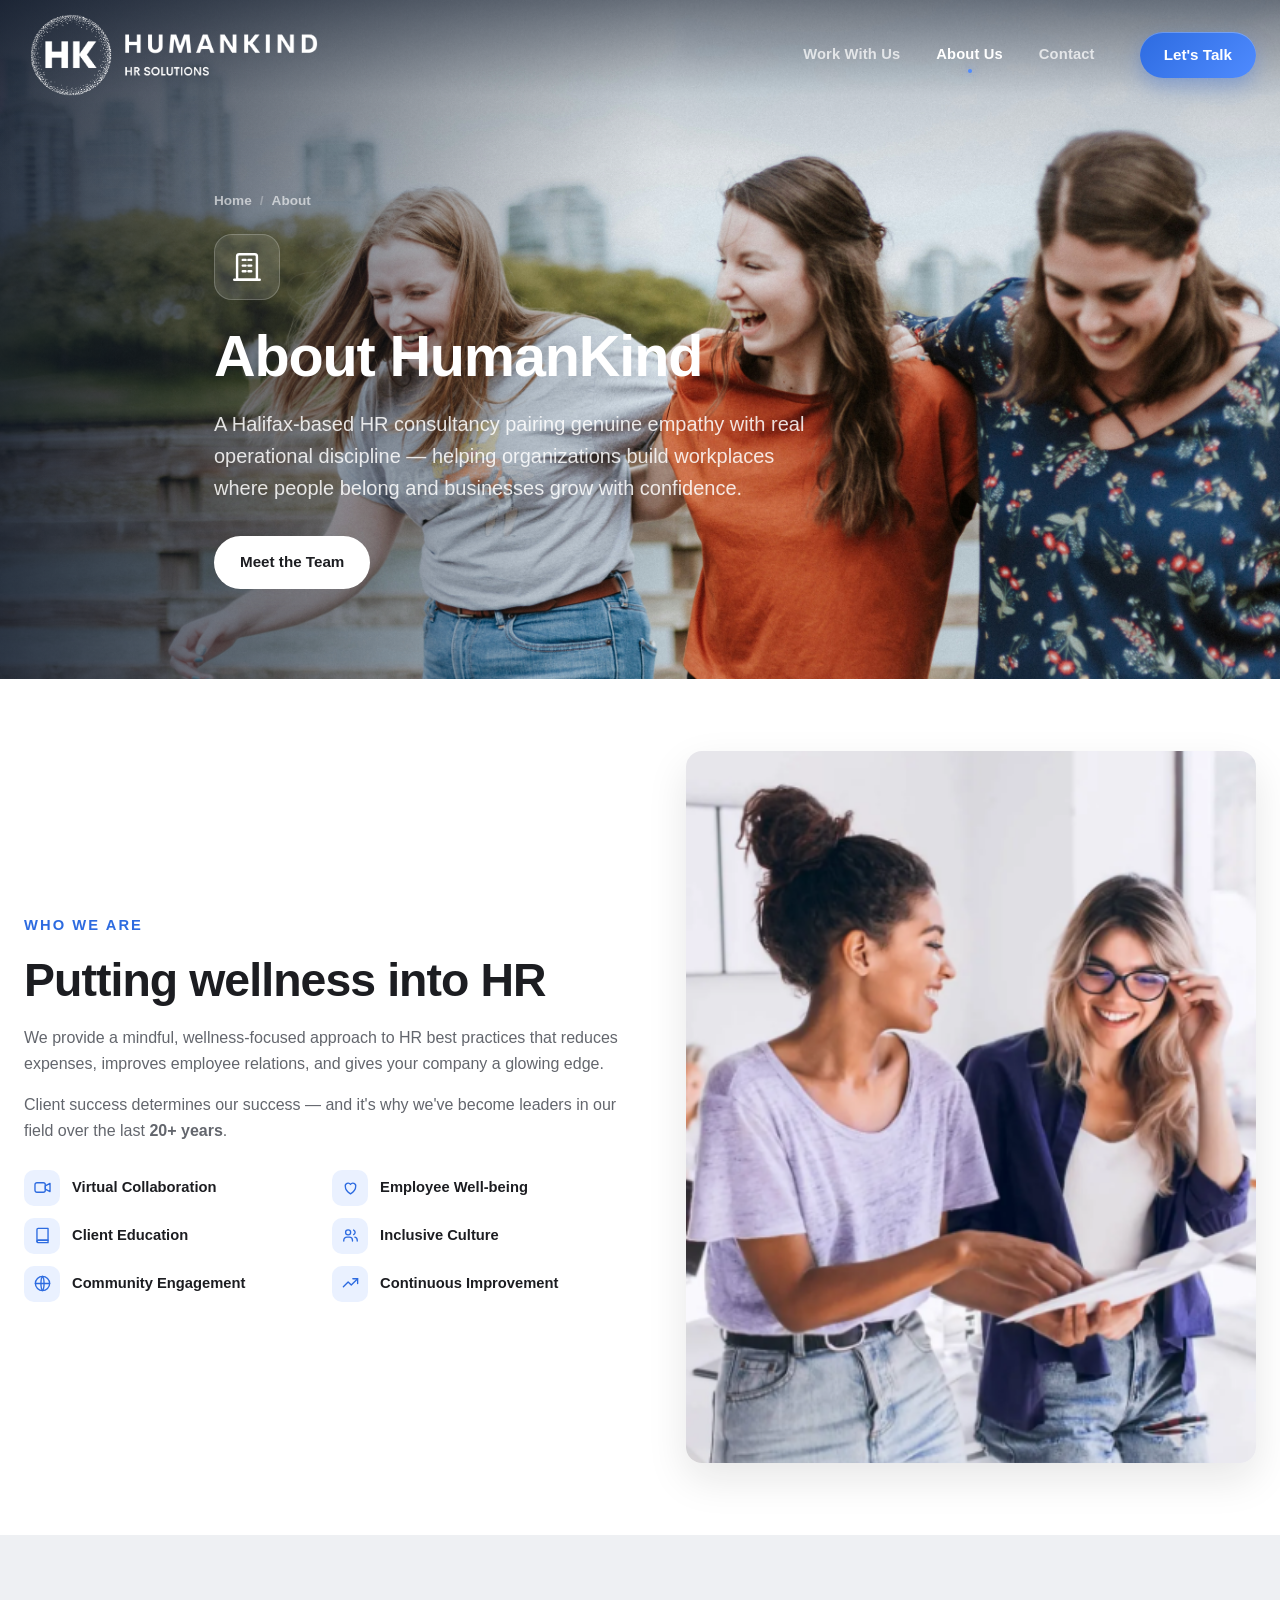
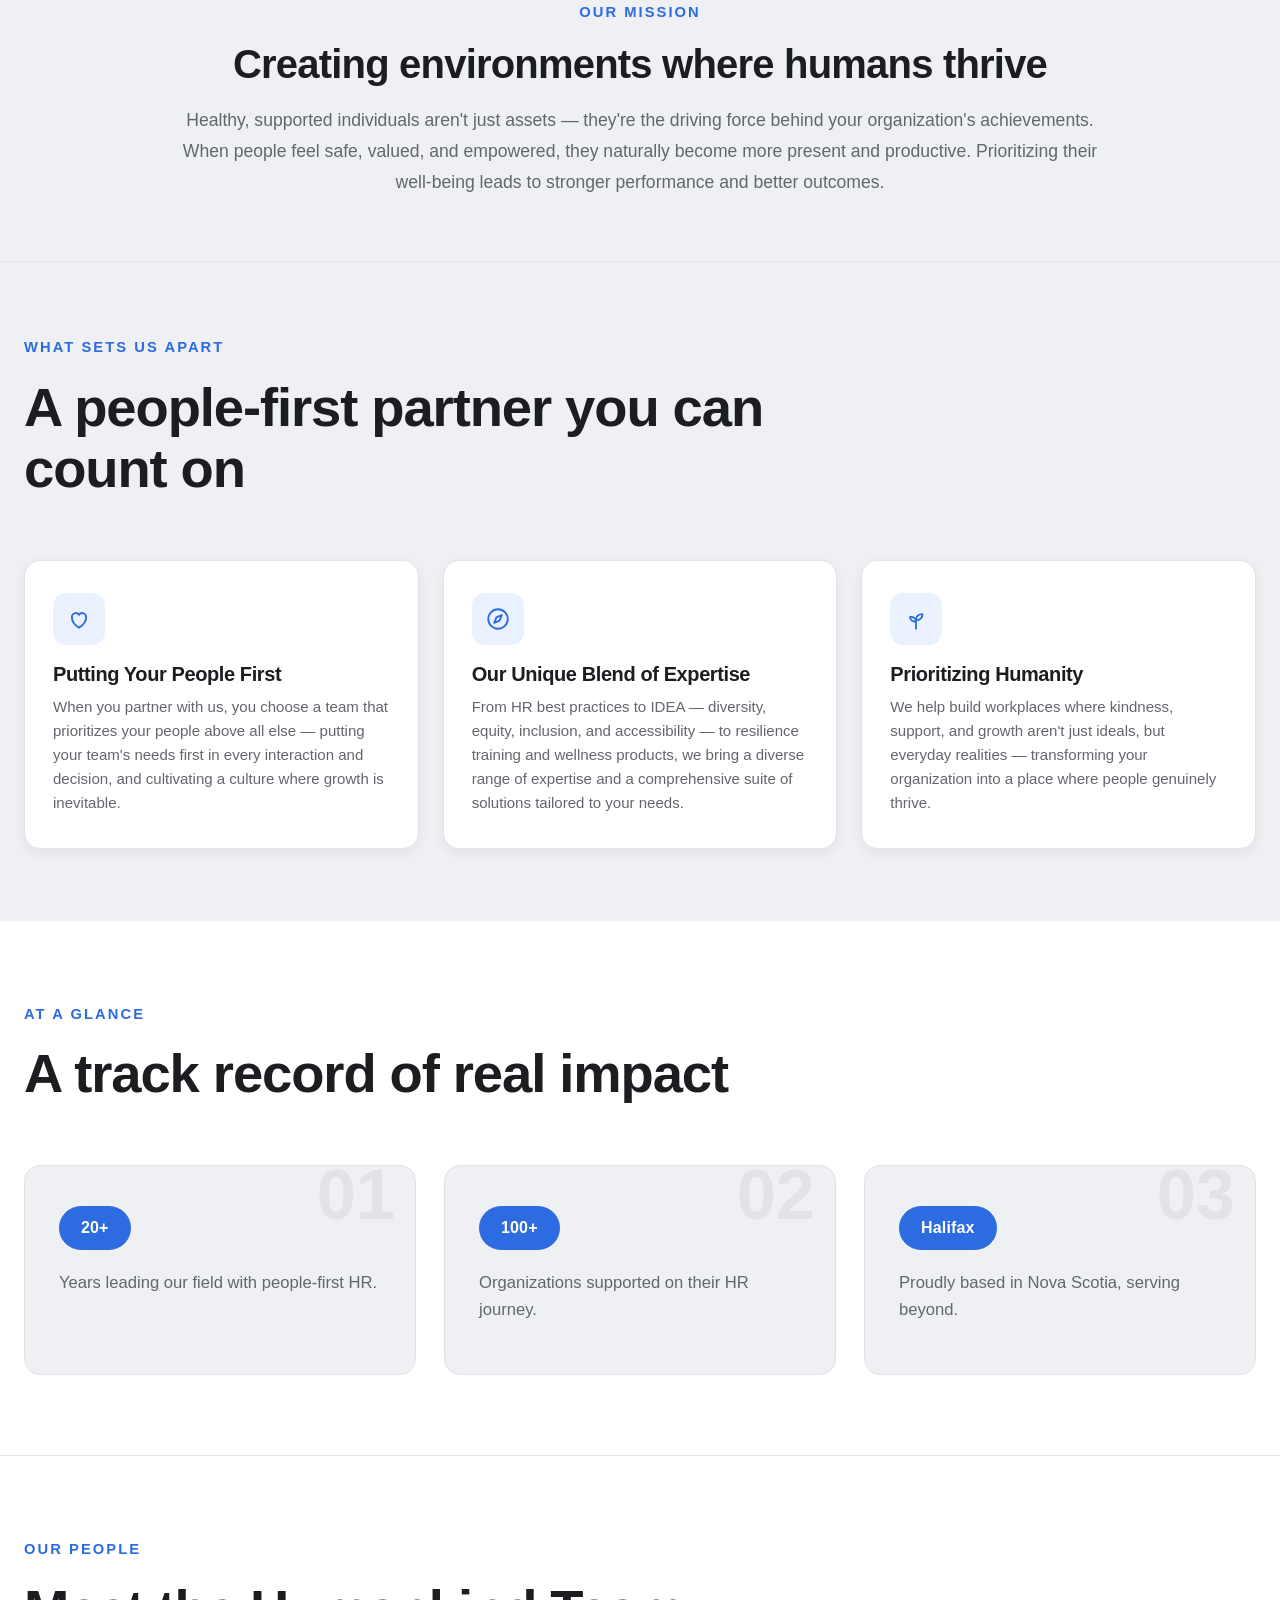
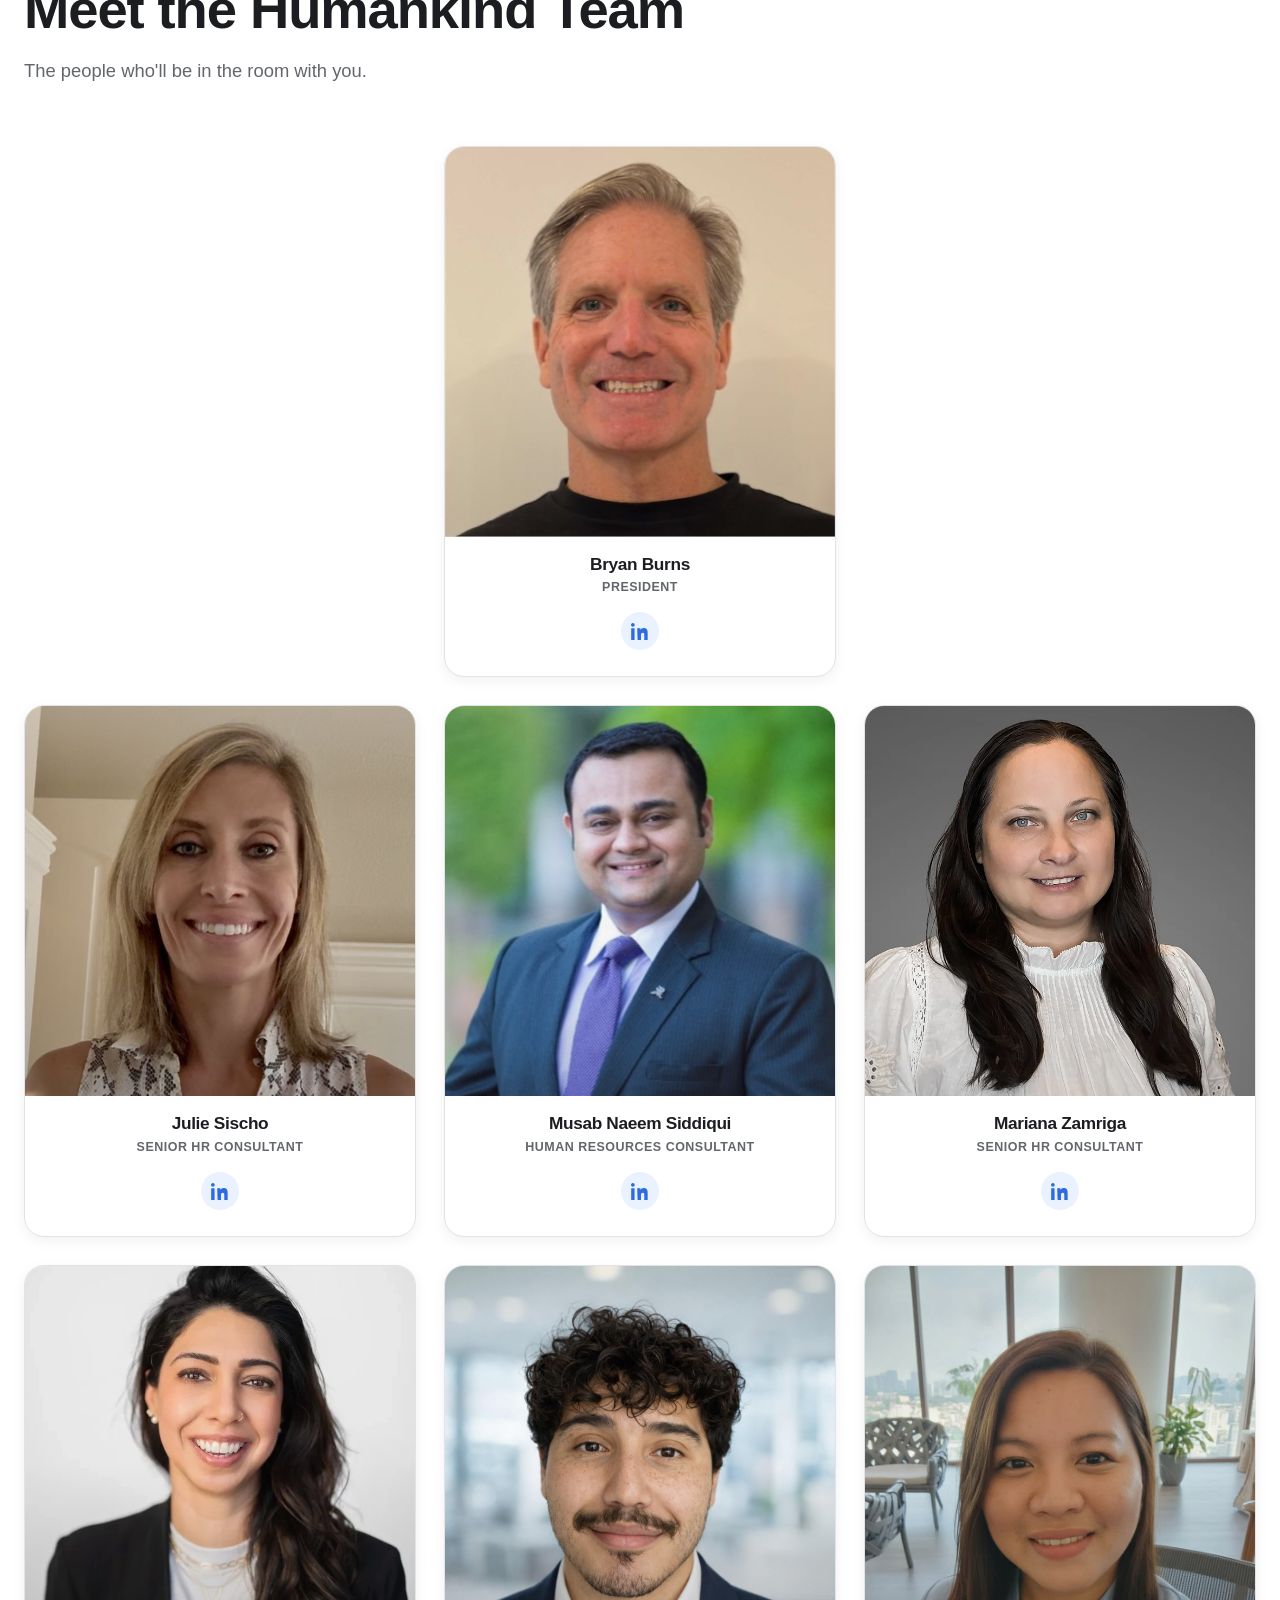
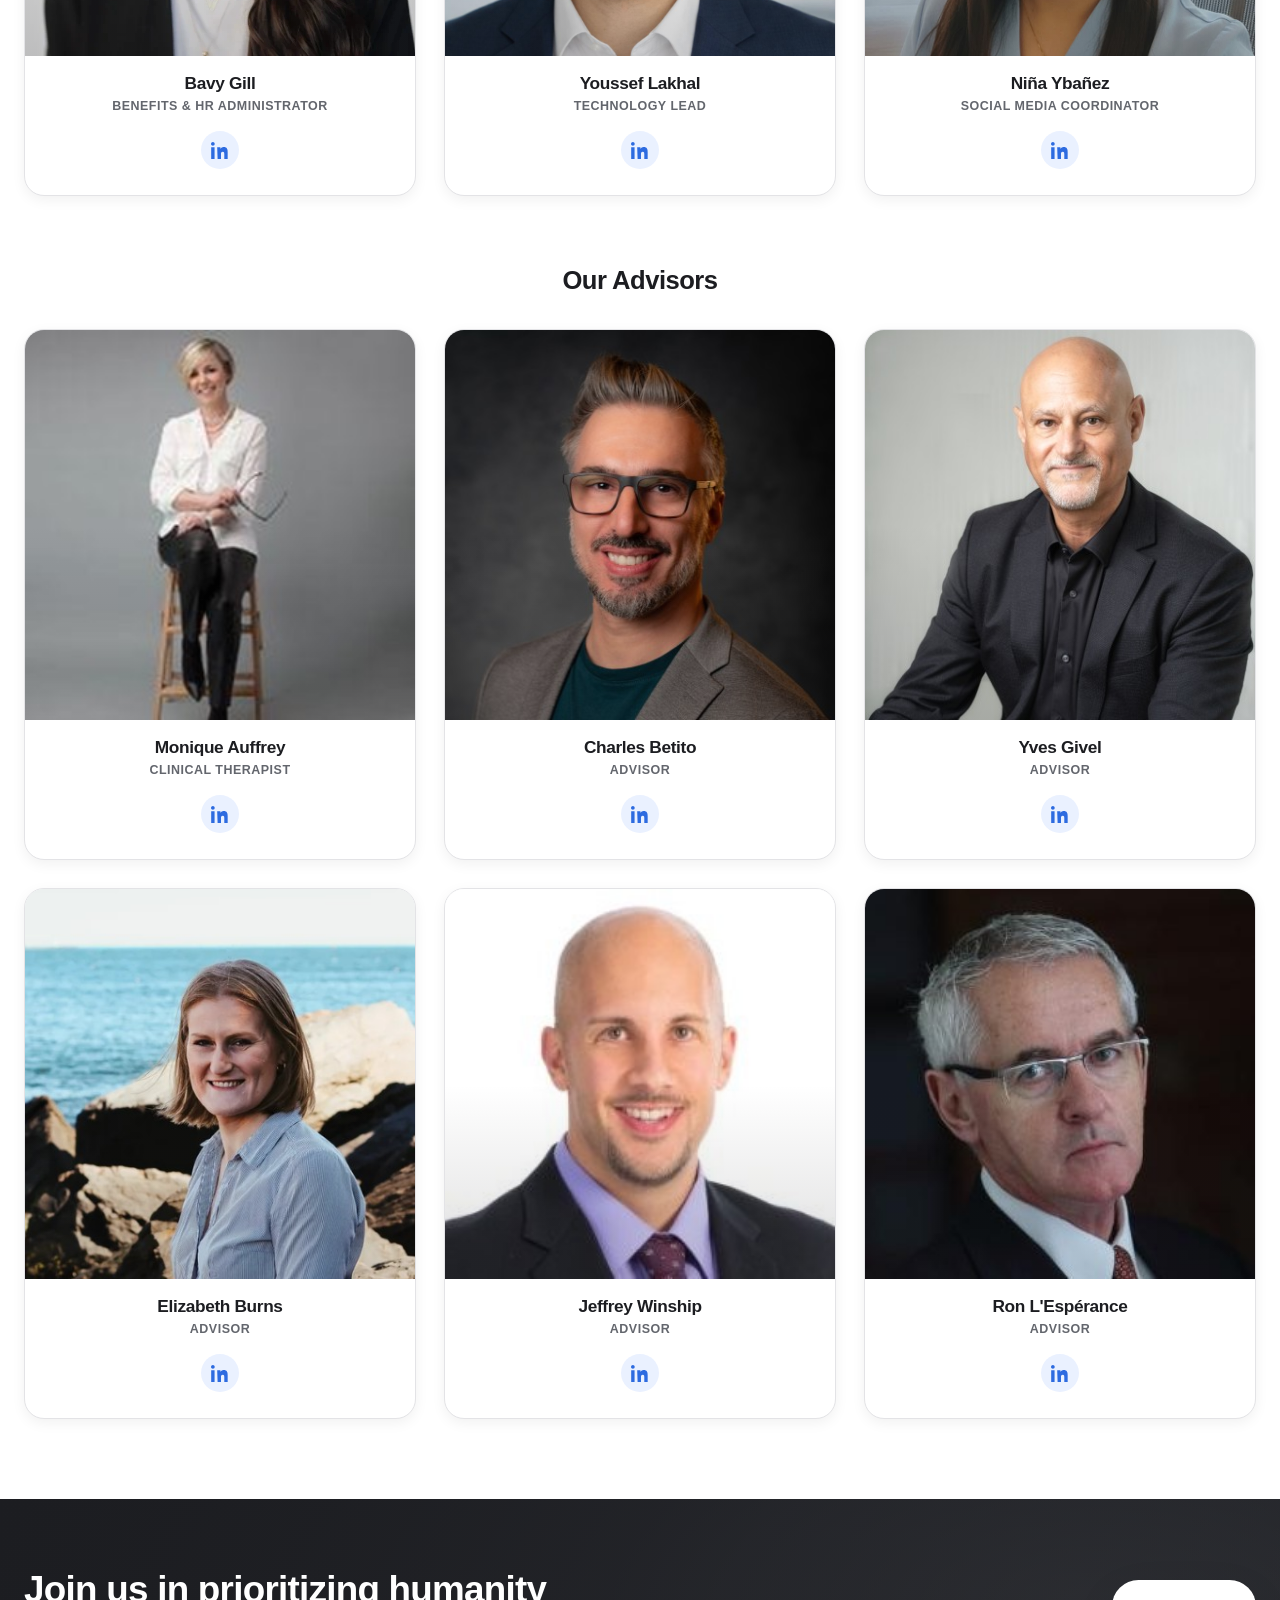
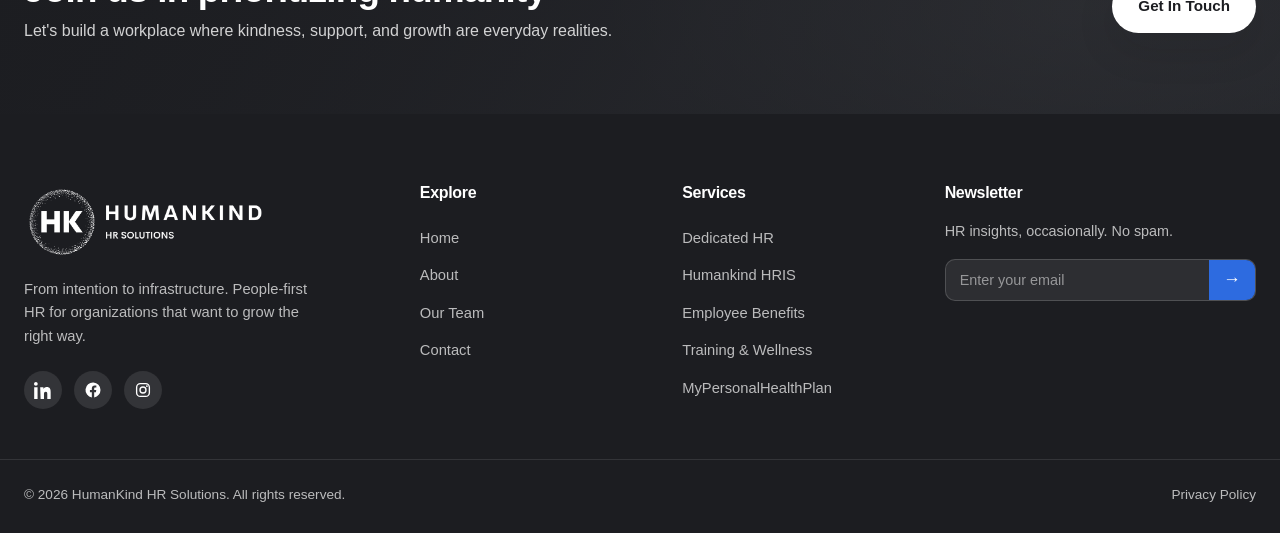
==== commit 56a532e1: "Feature Bryan on his own row, add Bavy Gill, rename team headings Bryan (President) now sits alone a" ====
--- a/about.html
+++ b/about.html
@@ -9,7 +9,7 @@
   <link rel="icon" type="image/png" sizes="32x32" href="images/logos/favicon-32.png" />
   <link rel="icon" type="image/png" sizes="192x192" href="images/logos/favicon-192.png" />
   <link rel="apple-touch-icon" href="images/logos/favicon-180.png" />
-  <link rel="stylesheet" href="styles.css?v=50" />
+  <link rel="stylesheet" href="styles.css?v=52" />
 </head>
 <body>
 
@@ -148,17 +148,20 @@
       <div class="container">
         <div class="section-head">
           <span class="eyebrow eyebrow-blue">Our People</span>
-          <h2>Meet the <span class="accent">core team</span></h2>
+          <h2>Meet the <span class="accent">Humankind Team</span></h2>
           <p class="section-lead">The people who'll be in the room with you.</p>
         </div>
 
-        <div class="team-grid">
+        <div class="team-grid team-grid--lead">
           <article class="team-card">
             <div class="team-photo"><img src="images/team/Bryan_Headshot.jpg" alt="Bryan Burns" /></div>
             <h3>Bryan Burns</h3>
             <span class="role">President</span>
             <a class="li" data-icon="linkedin" href="https://www.linkedin.com/in/bryanburnshrocore/" target="_blank" rel="noopener noreferrer" aria-label="Bryan Burns on LinkedIn"></a>
           </article>
+        </div>
+
+        <div class="team-grid">
           <article class="team-card">
             <div class="team-photo"><img src="images/team/Julie_Headshot.jpg" alt="Julie Sischo" /></div>
             <h3>Julie Sischo</h3>
@@ -178,6 +181,12 @@
             <a class="li" data-icon="linkedin" href="https://www.linkedin.com/in/mariana-zamriga-mba-0915a37/" target="_blank" rel="noopener noreferrer" aria-label="Mariana Zamriga on LinkedIn"></a>
           </article>
           <article class="team-card">
+            <div class="team-photo"><img src="images/team/Bavy_Gill.webp" alt="Bavy Gill" /></div>
+            <h3>Bavy Gill</h3>
+            <span class="role">Benefits &amp; HR Administrator</span>
+            <a class="li" data-icon="linkedin" href="https://www.linkedin.com/in/bavy-gill-5b4133411/" target="_blank" rel="noopener noreferrer" aria-label="Bavy Gill on LinkedIn"></a>
+          </article>
+          <article class="team-card">
             <div class="team-photo"><img src="images/team/Youssef_Lakhal.jpg" alt="Youssef Lakhal" /></div>
             <h3>Youssef Lakhal</h3>
             <span class="role">Technology Lead</span>
@@ -191,7 +200,7 @@
           </article>
         </div>
 
-        <h3 class="team-subhead">Advisors</h3>
+        <h3 class="team-subhead">Our Advisors</h3>
         <div class="team-grid advisors">
           <article class="team-card">
             <div class="team-photo"><img src="images/team/Monique_Headshot.jpg" alt="Monique Auffrey" /></div>
@@ -260,6 +269,6 @@
     <div class="container footer-bottom"><span>© <span id="year"></span> HumanKind HR Solutions. All rights reserved.</span><a href="privacy-policy.html">Privacy Policy</a></div>
   </footer>
 
-  <script src="script.js?v=20"></script>
+  <script src="script.js?v=21"></script>
 </body>
 </html>
--- a/styles.css
+++ b/styles.css
@@ -414,6 +414,8 @@
 /* ============ TEAM ============ */
 .team-grid { display: grid; grid-template-columns: repeat(3, 1fr); gap: 28px; }
 .team-grid.advisors { display: grid; grid-template-columns: repeat(3, 1fr); }
+/* President featured on his own row, centered above the team, same card width as the grid below */
+.team-grid.team-grid--lead { grid-template-columns: minmax(0, calc((100% - 56px) / 3)); justify-content: center; margin-bottom: 28px; }
 .team-photo--placeholder { display: flex; align-items: center; justify-content: center; background: linear-gradient(135deg, var(--blue), var(--navy)); }
 .team-photo--placeholder span { font-family: 'Calibri', 'Trebuchet MS', sans-serif; font-weight: 800; font-size: 2.2rem; color: rgba(255,255,255,.7); letter-spacing: .04em; }
 .team-card {
@@ -1336,6 +1338,7 @@
 @media (max-width: 560px) {
   .service-grid { grid-template-columns: 1fr; }
   .team-grid, .team-grid.advisors { grid-template-columns: repeat(2, 1fr); }
+  .team-grid.team-grid--lead { grid-template-columns: minmax(0, calc((100% - 28px) / 2)); }
   .hero-stats { gap: 26px; }
   .field-row { grid-template-columns: 1fr; }
   .footer-grid { grid-template-columns: 1fr; }
@@ -1604,3 +1607,10 @@
   .plan-media { height: 215px; }
   .mphp-partner-logo { height: auto; width: 100%; max-width: 280px; }
 }
+
+/* ---- Form spam protection ---- */
+/* Honeypot: off-screen so people never see or tab into it; bots fill it in. */
+.hp-field { position: absolute; left: -10000px; top: auto; width: 1px; height: 1px; overflow: hidden; }
+.captcha-slot:empty { display: none; }
+.captcha-slot { margin: 4px 0 2px; min-height: 65px; }
+.lead-modal .captcha-slot { margin-top: 18px; }
